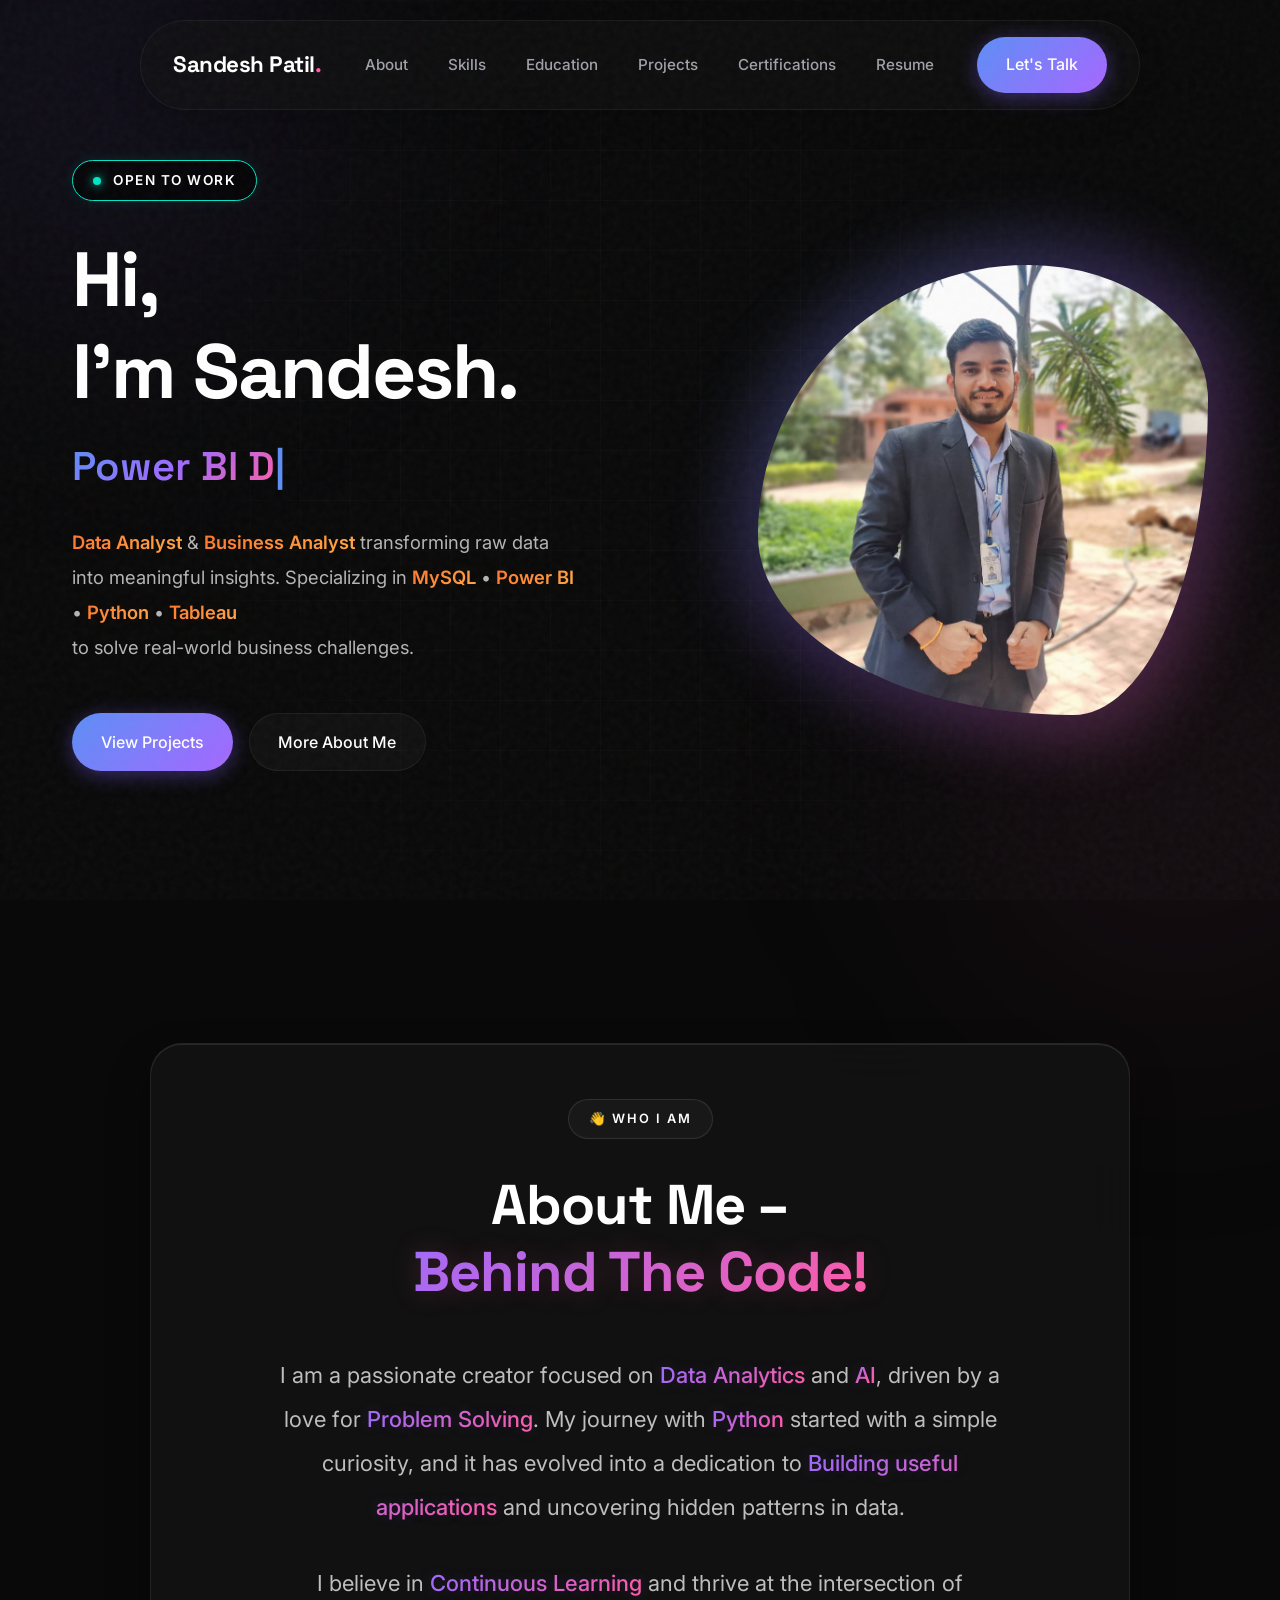
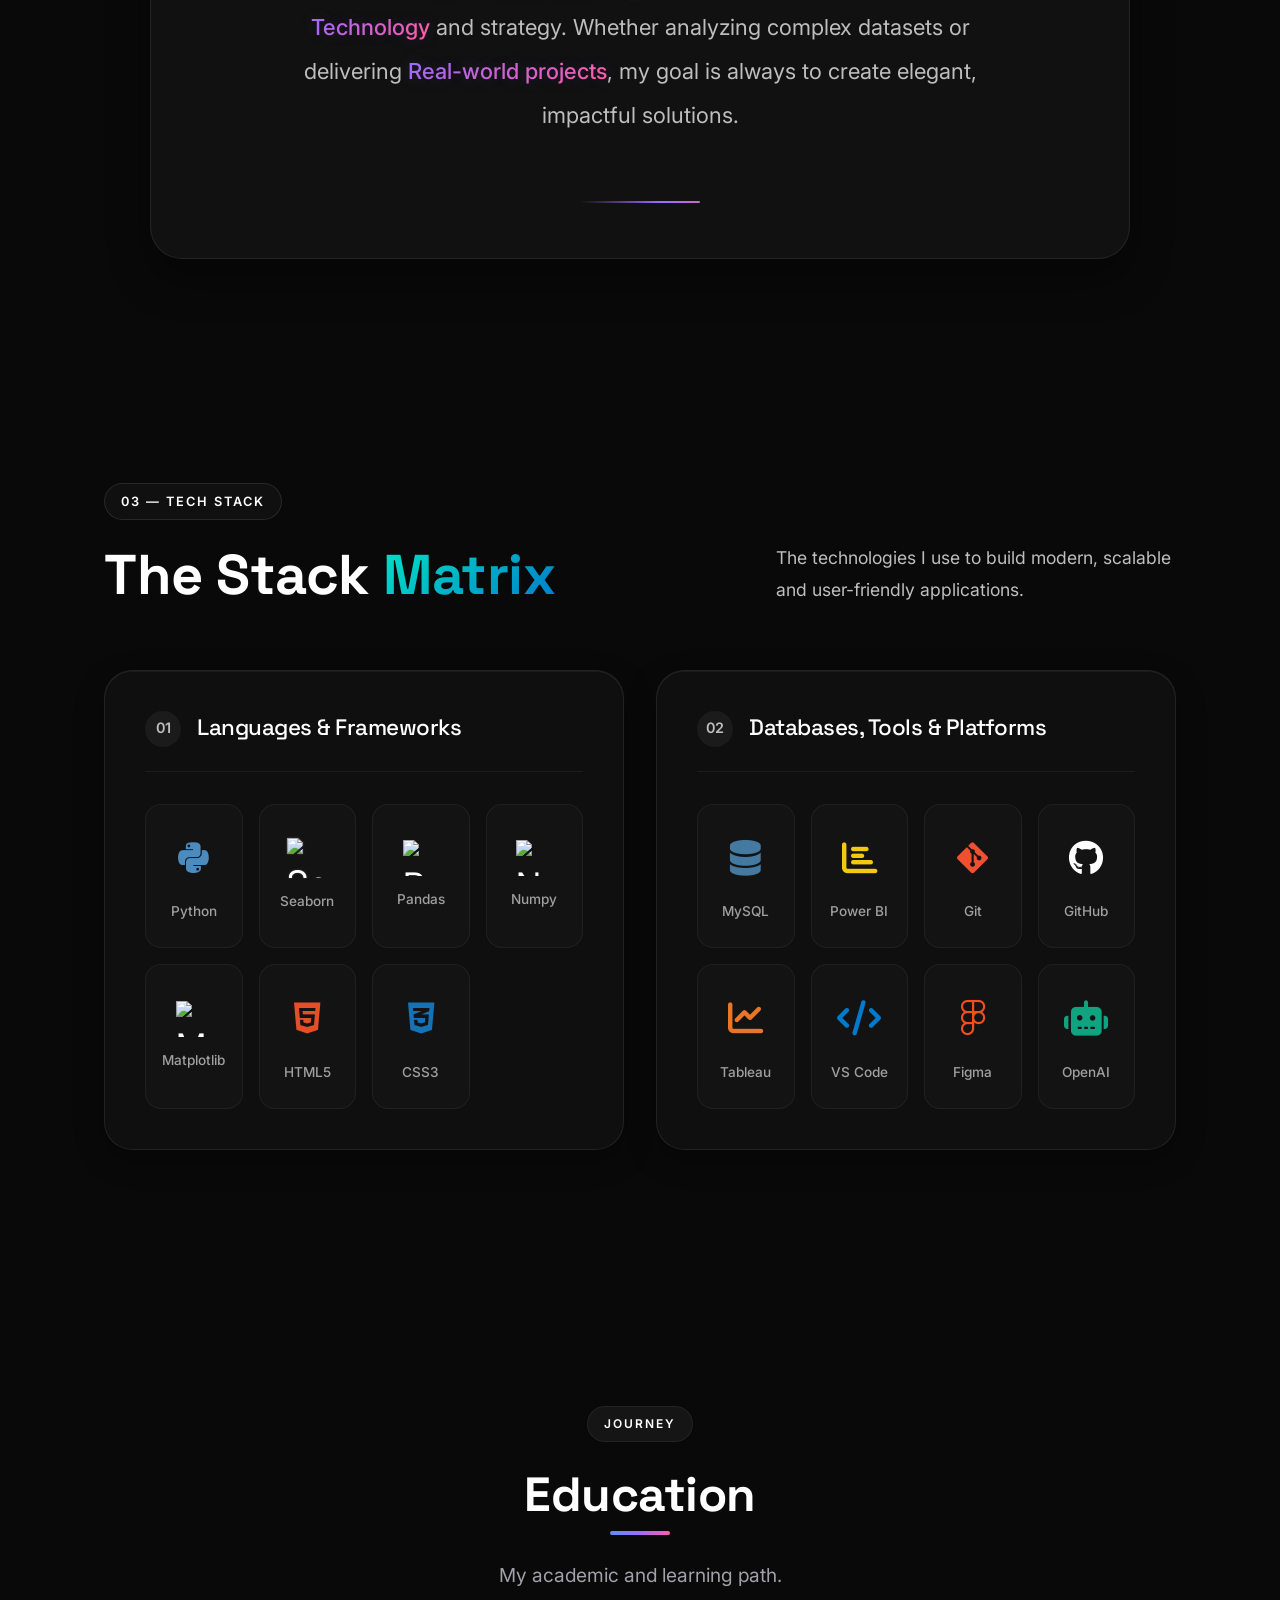
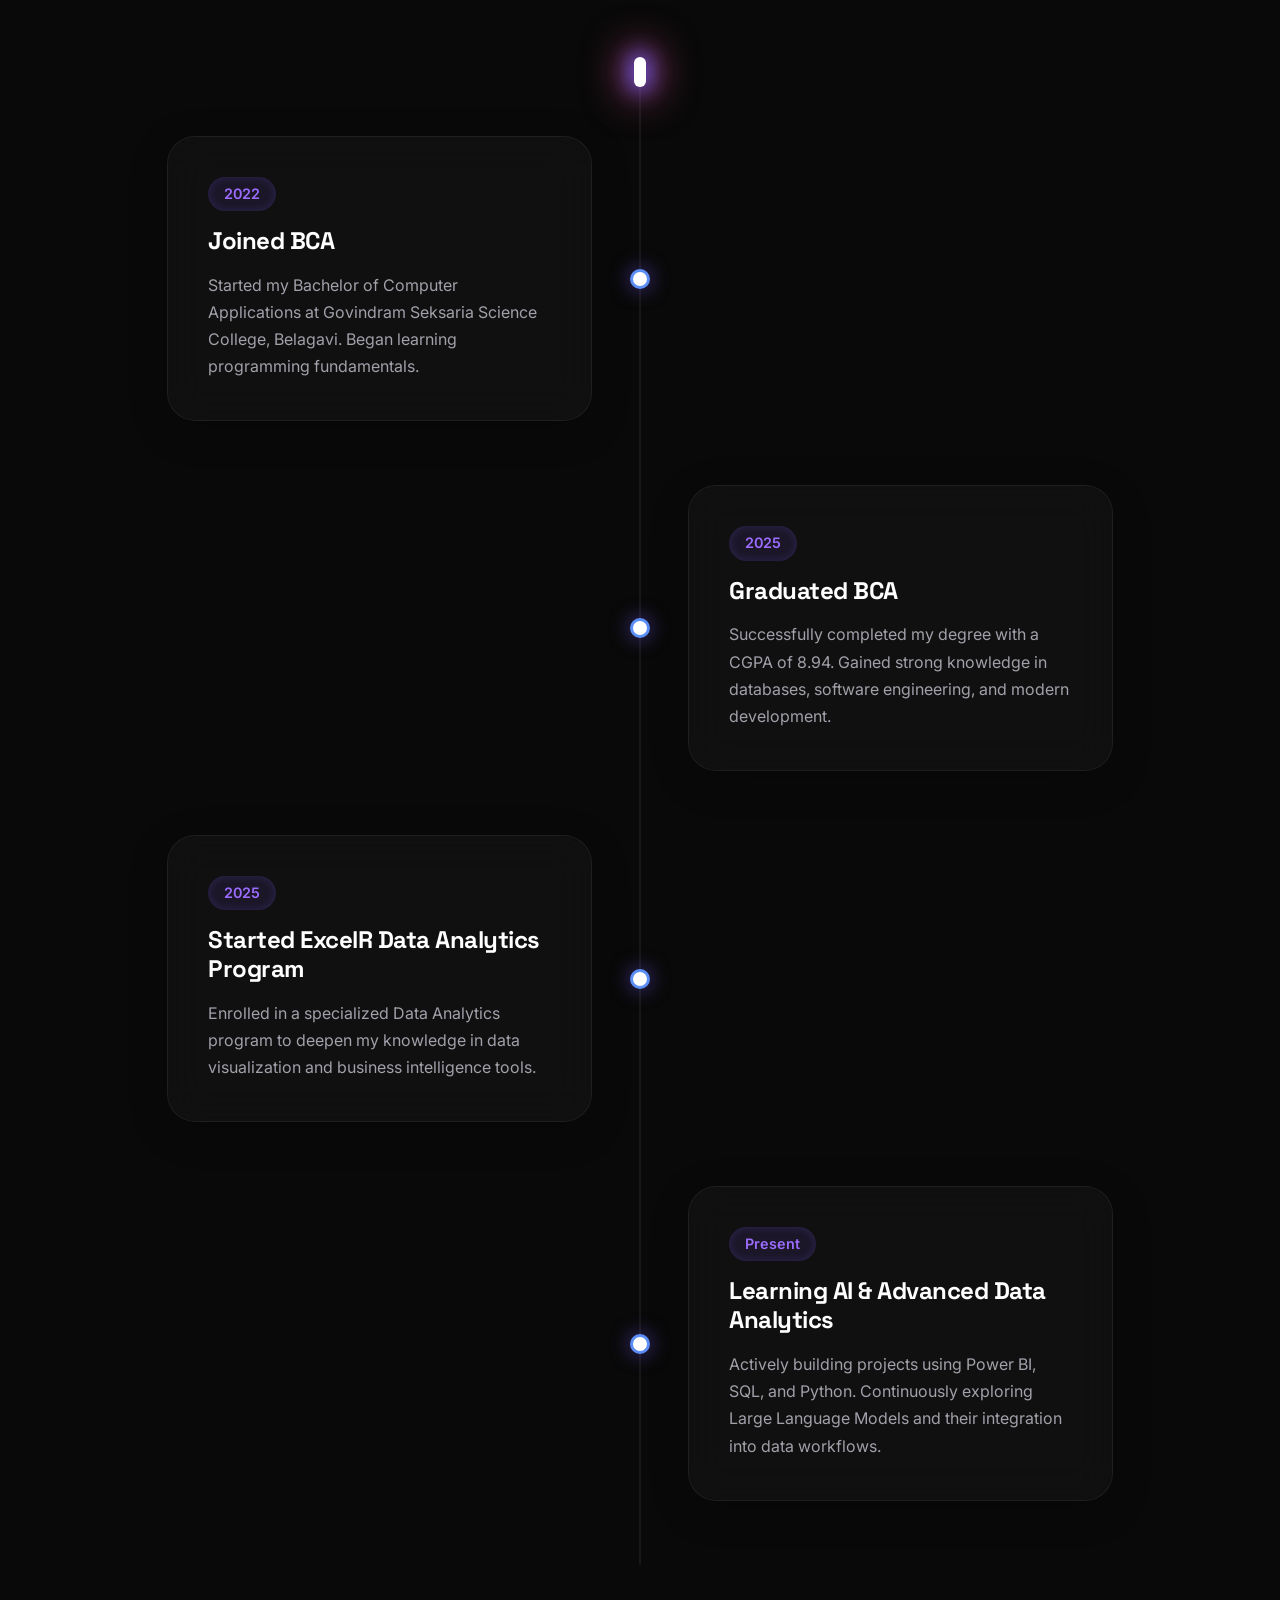
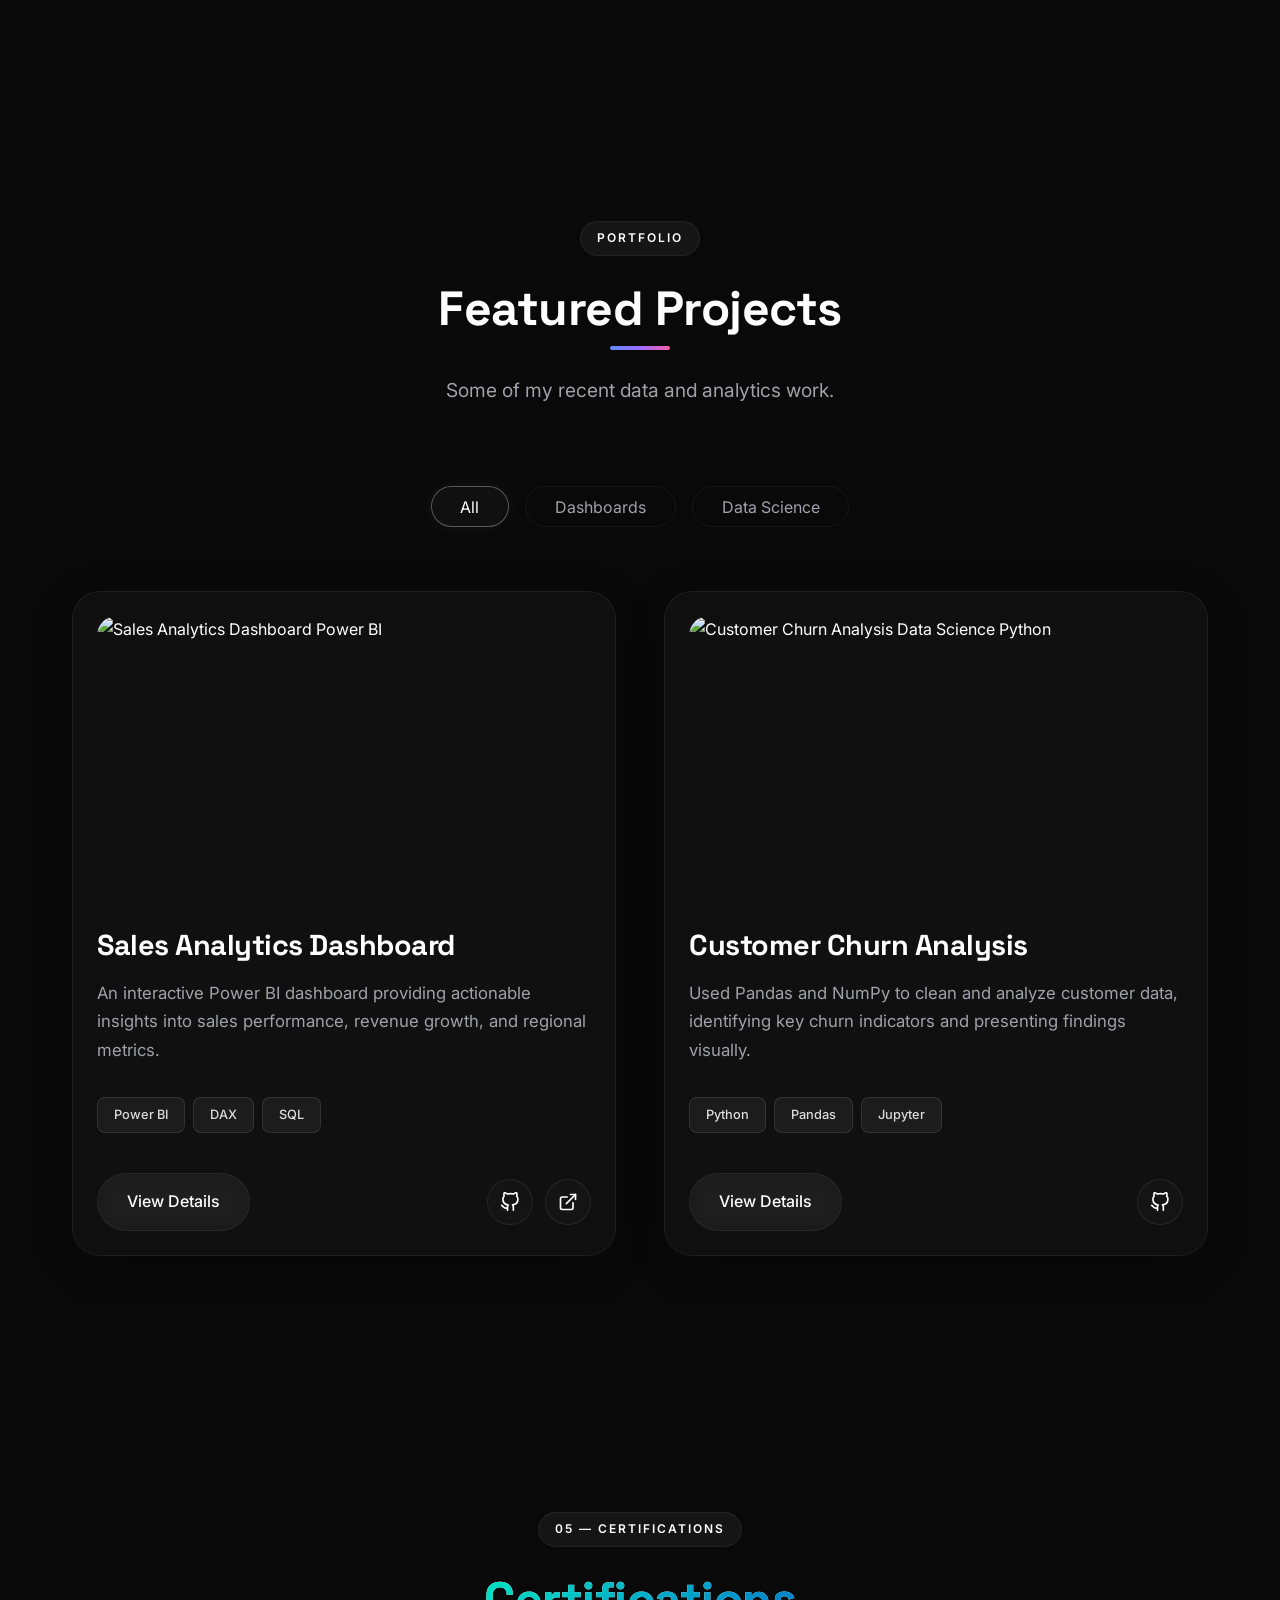
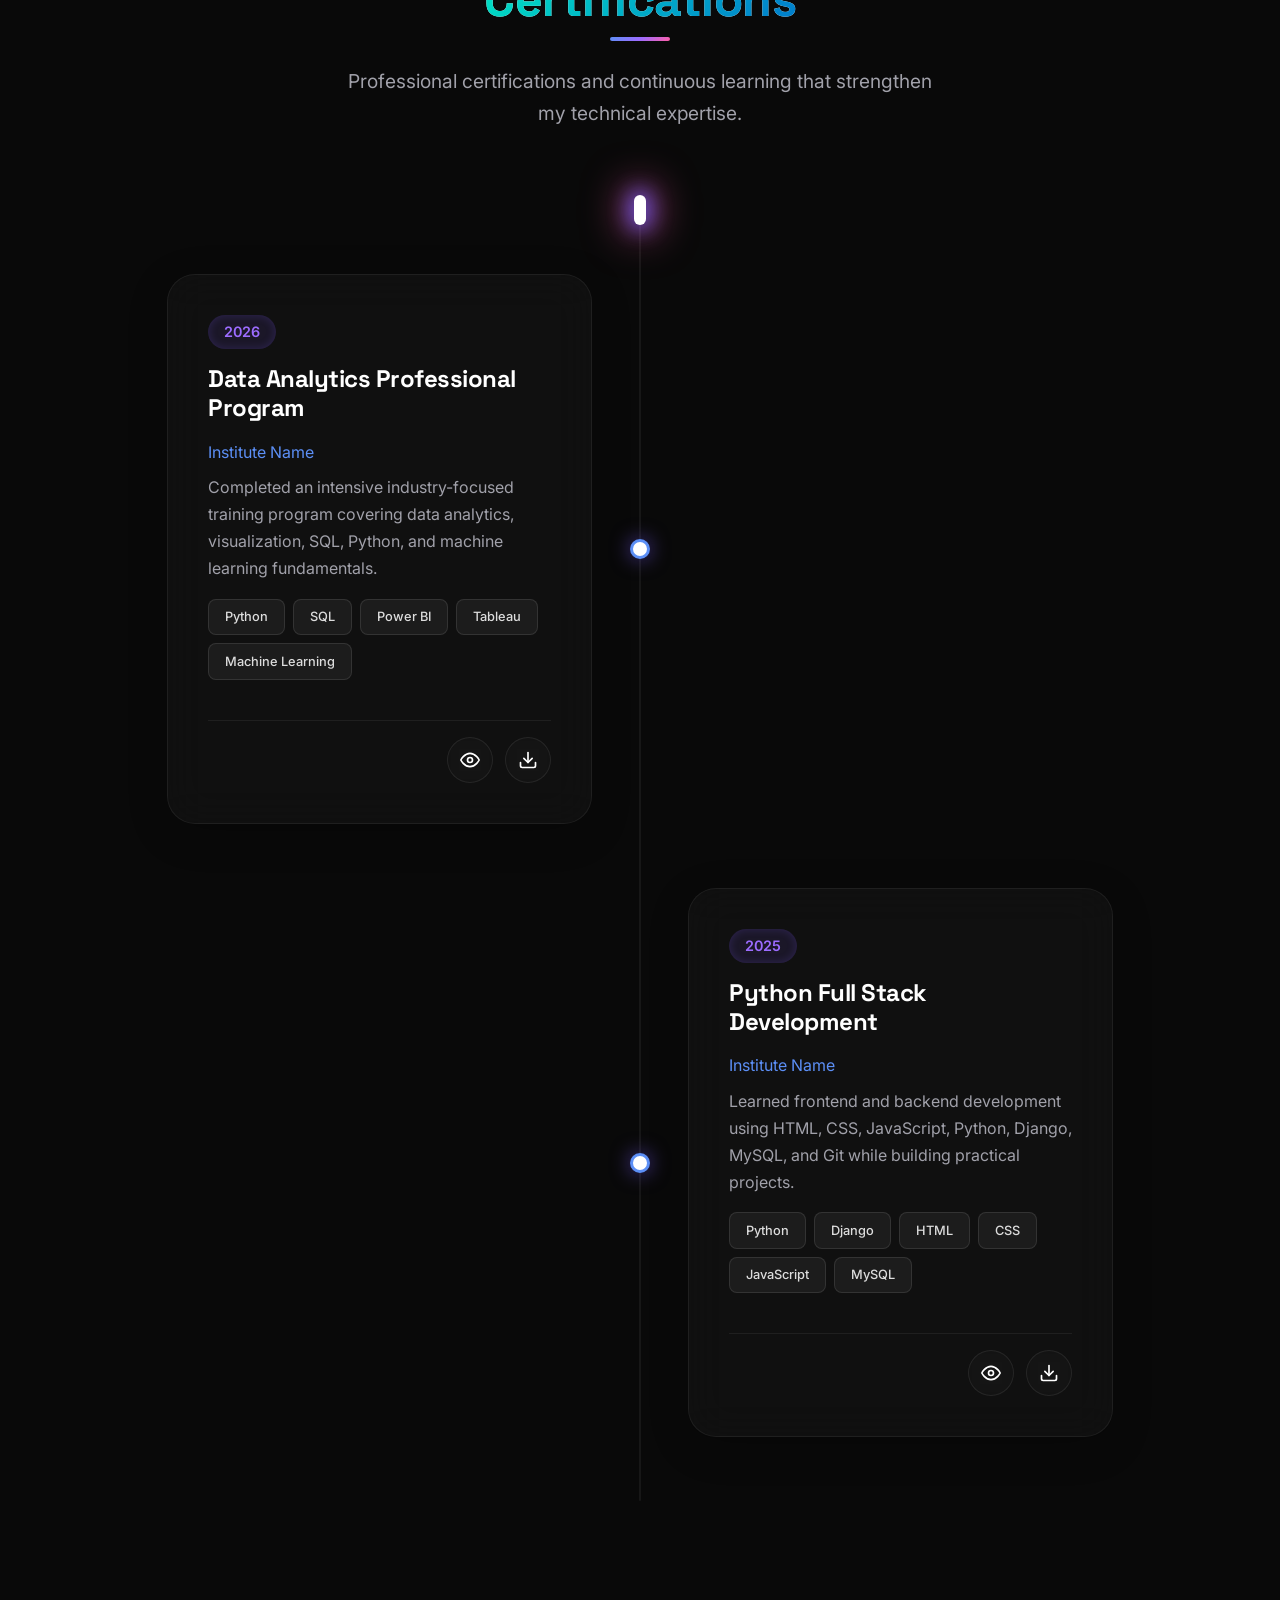
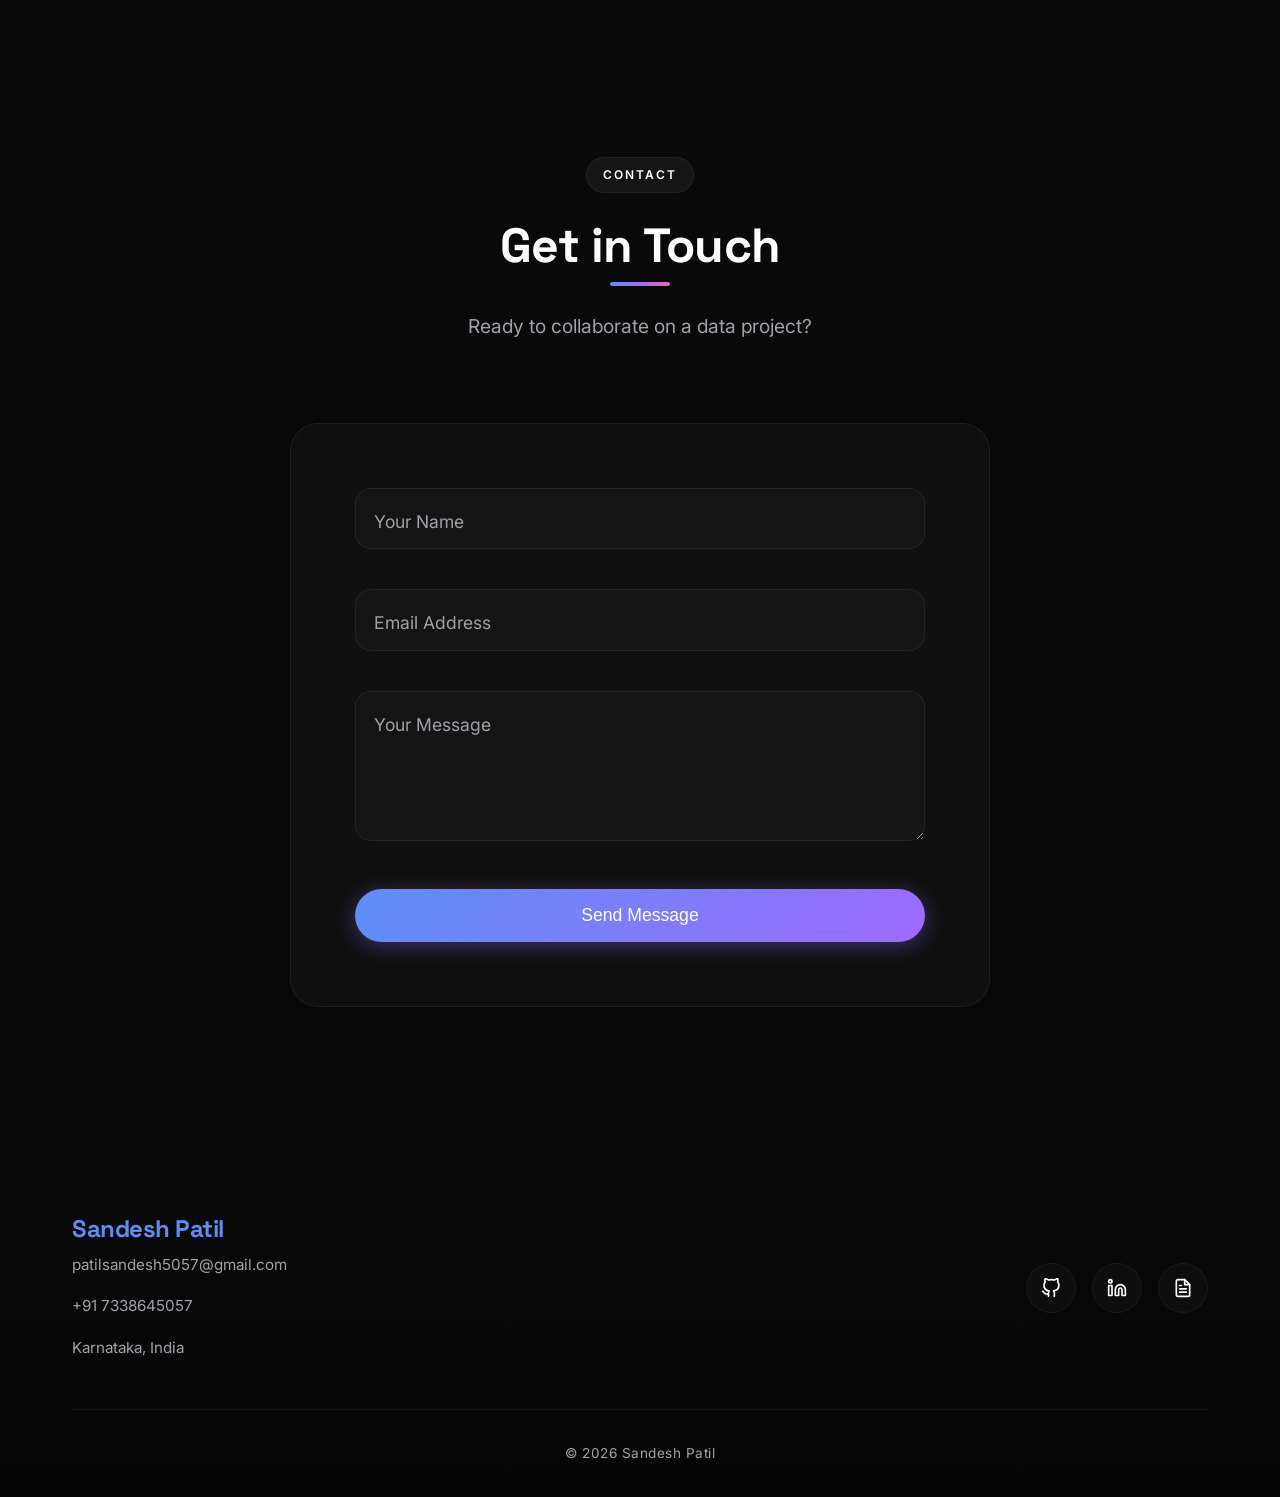
==== index.html @ 3e2ffec3 "Improved UI/UX Implementend emailjs,SEO" ====
<!DOCTYPE html>
<html lang="en">

<head>
    <meta charset="UTF-8">
    <meta name="viewport" content="width=device-width, initial-scale=1.0">
    <title>Sandesh Patil | Data Analyst & Data Science Portfolio</title>

    <!-- Standard Meta Tags -->
    <meta name="description"
        content="Sandesh Patil is a Data Analyst skilled in Python, SQL, Power BI, Tableau, Data Visualization, Machine Learning, and Data Analytics. Explore projects, certifications, resume, and contact information.">
    <meta name="keywords"
        content="Sandesh Patil, Sandesh Patil Portfolio, Data Analyst, Python, SQL, Power BI, Tableau, Machine Learning, Data Analytics, Portfolio, Data Science, Dashboard, Business Intelligence">
    <meta name="author" content="Sandesh Patil">
    <meta name="robots" content="index, follow">
    <link rel="canonical" href="https://sandeshpatil.vercel.app/">

    <!-- Browser & Theme Meta Tags -->
    <meta name="theme-color" content="#090909">
    <meta name="apple-mobile-web-app-capable" content="yes">
    <meta name="apple-mobile-web-app-status-bar-style" content="black-translucent">
    <meta name="format-detection" content="telephone=no">

    <!-- Open Graph SEO -->
    <meta property="og:title" content="Sandesh Patil | Data Analyst & Data Science Portfolio">
    <meta property="og:description"
        content="Sandesh Patil is a Data Analyst skilled in Python, SQL, Power BI, Tableau, Data Visualization, Machine Learning, and Data Analytics.">
    <meta property="og:image" content="https://sandeshpatil.vercel.app/assets/profile.jpeg">
    <meta property="og:url" content="https://sandeshpatil.vercel.app/">
    <meta property="og:type" content="website">
    <meta property="og:site_name" content="Sandesh Patil Portfolio">

    <!-- Twitter Card SEO -->
    <meta name="twitter:card" content="summary_large_image">
    <meta name="twitter:title" content="Sandesh Patil | Data Analyst & Data Science Portfolio">
    <meta name="twitter:description"
        content="Sandesh Patil is a Data Analyst skilled in Python, SQL, Power BI, Tableau, Data Visualization, Machine Learning, and Data Analytics.">
    <meta name="twitter:image" content="https://sandeshpatil.vercel.app/assets/profile.jpeg">
    <meta name="twitter:creator" content="@sandesh-patil18">

    <!-- Structured Data JSON-LD -->
    <script type="application/ld+json">
    {
      "@context": "https://schema.org",
      "@type": "Person",
      "name": "Sandesh Patil",
      "jobTitle": "Data Analyst",
      "description": "Data Analyst skilled in Python, SQL, Power BI, Tableau, Data Visualization, Machine Learning, and Data Analytics.",
      "url": "https://sandeshpatil.vercel.app/",
      "image": "https://sandeshpatil.vercel.app/assets/profile.jpeg",
      "email": "mailto:patilsandesh5057@gmail.com",
      "sameAs": [
        "https://github.com/",
        "https://linkedin.com/in/sandesh-patil7"
      ],
      "knowsAbout": [
        "Data Analysis", "Python", "SQL", "Power BI", "Tableau", "Machine Learning", "Business Intelligence"
      ]
    }
    </script>

    <!-- Favicon Configuration -->
    <link rel="icon" href="/favicon.ico" sizes="any">
    <link rel="apple-touch-icon" href="/apple-touch-icon.png">
    <link rel="manifest" href="/site.webmanifest">

    <!-- Preconnect & Fonts -->
    <link rel="preconnect" href="https://fonts.googleapis.com">
    <link rel="preconnect" href="https://fonts.gstatic.com" crossorigin>
    <link
        href="https://fonts.googleapis.com/css2?family=Inter:wght@400;500;600;700&family=Space+Grotesk:wght@500;600;700&display=swap"
        rel="stylesheet">

    <link rel="stylesheet" href="https://cdnjs.cloudflare.com/ajax/libs/font-awesome/6.4.0/css/all.min.css">
    <link rel="stylesheet" href="style.css">
</head>

<body>

    <!-- Background Elements -->
    <div class="bg-noise"></div>
    <div class="bg-grid"></div>
    <div class="radial-light top-left"></div>
    <div class="radial-light bottom-right"></div>
    <div class="sparkles" id="sparkles-container"></div>

    <!-- Floating Navbar -->
    <header id="navbar" class="floating-nav">
        <nav class="nav-container" aria-label="Main Navigation">
            <a href="#" class="logo" aria-label="Sandesh Patil Home">Sandesh Patil<span>.</span></a>

            <!-- Desktop Links -->
            <ul class="nav-links">
                <li><a href="#about">About</a></li>
                <li><a href="#skills">Skills</a></li>
                <li><a href="#education">Education</a></li>
                <li><a href="#projects">Projects</a></li>
                <li><a href="#certifications">Certifications</a></li>
                <li><a href="#" class="nav-link open-resume-modal">Resume</a></li>
            </ul>
            <a href="#contact" class="btn btn-primary nav-cta">Let's Talk</a>

            <!-- Mobile Hamburger -->
            <button class="hamburger" id="hamburger" aria-label="Toggle mobile menu" aria-expanded="false"
                aria-controls="mobileMenu">
                <svg viewBox="0 0 24 24" fill="none" stroke="#ffffff" stroke-width="2.5" stroke-linecap="round" stroke-linejoin="round" class="menu-icon">
                    <line x1="3" y1="12" x2="21" y2="12" class="mid-line"></line>
                    <line x1="3" y1="6" x2="21" y2="6" class="top-line"></line>
                    <line x1="3" y1="18" x2="21" y2="18" class="bot-line"></line>
                </svg>
            </button>
        </nav>
    </header>

    <!-- Mobile Overlay Menu -->
    <nav class="mobile-menu-overlay" id="mobileMenu" aria-label="Mobile Navigation">
        <ul class="mobile-nav-links">
            <li><a href="#about" class="mobile-link">About</a></li>
            <li><a href="#skills" class="mobile-link">Skills</a></li>
            <li><a href="#education" class="mobile-link">Education</a></li>
            <li><a href="#projects" class="mobile-link">Projects</a></li>
            <li><a href="#certifications" class="mobile-link">Certifications</a></li>
            <li><a href="#" class="mobile-link open-resume-modal">Resume</a></li>
            <li><a href="#contact" class="mobile-link">Contact</a></li>
        </ul>
    </nav>

    <main>
        <!-- Hero Section -->
        <section id="hero" class="hero-section">
            <div class="hero-content fade-in-up">
                <div class="hero-badge" id="hero-status-badge">
                    <span class="status-dot"></span>
                    <span class="badge-text">OPEN TO WORK</span>
                </div>
                <h1 class="hero-title">
                    Hi,<br>I'm Sandesh.
                </h1>
                <div class="typewriter-container">
                    <span id="typewriter" class="typewriter-text"></span><span class="cursor">|</span>
                </div>
                <p class="hero-subtitle fade-in-up" id="hero-subtitle" style="animation-delay: 0.1s;">
                    <span class="golden-text keyword">Data Analyst</span> &amp; <span
                        class="golden-text keyword">Business Analyst</span> transforming raw data into meaningful
                    insights. Specializing in <span class="golden-text keyword">MySQL</span> &bull; <span
                        class="golden-text keyword">Power
                        BI</span> &bull; <span class="golden-text keyword">Python</span> &bull; <span
                        class="golden-text keyword">Tableau</span><br>
                    to solve real-world business challenges.
                </p>
                <div class="hero-buttons">
                    <a href="#projects" class="btn btn-primary pulse-hover">View Projects</a>
                    <a href="#about" class="btn btn-secondary glass-hover">More About Me</a>
                </div>
            </div>
            <div class="hero-image-wrapper fade-in-up" style="animation-delay: 0.2s;">
                <div class="blob-container">
                    <div class="blob-shape glow-card">
                        <img src="assets/sandesh.jpeg" alt="Sandesh Patil - Data Analyst Portfolio Profile"
                            class="profile-img" width="400" height="400" fetchpriority="high">
                    </div>
                    <div class="blob-glow" aria-hidden="true"></div>
                </div>
            </div>
        </section>

        <!-- About Section -->
        <section id="about" class="about-premium-section">
            <div class="about-premium-card scroll-anim">
                <div class="about-card-badge">👋 WHO I AM</div>

                <h2 class="about-premium-title">
                    About Me &ndash;<br>
                    <span class="about-gradient-text">Behind The Code!</span>
                </h2>

                <div class="about-premium-body">
                    <p>
                        I am a passionate creator focused on <span class="about-highlight">Data Analytics</span> and
                        <span class="about-highlight">AI</span>, driven by a love for <span
                            class="about-highlight">Problem Solving</span>. My journey with <span
                            class="about-highlight">Python</span> started with a simple curiosity, and it has evolved
                        into a dedication to <span class="about-highlight">Building useful applications</span> and
                        uncovering hidden patterns in data.
                    </p>
                    <p>
                        I believe in <span class="about-highlight">Continuous Learning</span> and thrive at the
                        intersection of <span class="about-highlight">Technology</span> and strategy. Whether analyzing
                        complex datasets or delivering <span class="about-highlight">Real-world projects</span>, my goal
                        is always to create elegant, impactful solutions.
                    </p>
                </div>

                <div class="about-premium-line"></div>
            </div>
        </section>

        <!-- Tech Stack Section (Premium Redesign) -->
        <section id="skills" class="tech-premium-section scroll-anim">
            <div class="tech-premium-header">
                <div class="tech-header-left">
                    <span class="tech-badge">03 &mdash; TECH STACK</span>
                    <h2 class="tech-title">
                        The Stack <span class="tech-matrix">Matrix</span>
                    </h2>
                </div>
                <div class="tech-header-right">
                    <p class="tech-desc">
                        The technologies I use to build modern, scalable and user-friendly applications.
                    </p>
                </div>
            </div>

            <div class="tech-premium-grid">
                <!-- Languages & Frameworks -->
                <div class="tech-category-card scroll-anim" style="animation-delay: 0.1s;">
                    <div class="tech-category-header">
                        <div class="tech-cat-title-wrap">
                            <span class="tech-cat-num">01</span>
                            <h3 class="tech-cat-title">Languages &amp; Frameworks</h3>
                        </div>
                        <!--  -->
                    </div>
                    <div class="tech-items-grid">
                        <div class="tech-mini-card">
                            <div class="tech-icon-wrap" style="color: #4B8BBE;"><i class="fa-brands fa-python"></i>
                            </div>
                            <span class="tech-name">Python</span>
                        </div>
                        <div class="tech-mini-card">
                            <div class="tech-icon-wrap"
                                style="display: flex; align-items: center; justify-content: center;">
                                <img src="https://seaborn.pydata.org/_images/logo-mark-lightbg.svg" alt="Seaborn"
                                    style="width: 40px; height: 40px; filter: drop-shadow(0px 0px 1px rgba(255,255,255,0.2));" />
                            </div>
                            <span class="tech-name">Seaborn</span>
                        </div>
                        <div class="tech-mini-card">
                            <div class="tech-icon-wrap"
                                style="display: flex; align-items: center; justify-content: center;">
                                <img src="https://cdn.jsdelivr.net/gh/devicons/devicon@latest/icons/pandas/pandas-original.svg"
                                    alt="Pandas" style="width: 36px; height: 36px;" />
                            </div>
                            <span class="tech-name">Pandas</span>
                        </div>
                        <div class="tech-mini-card">
                            <div class="tech-icon-wrap"
                                style="display: flex; align-items: center; justify-content: center;">
                                <img src="https://cdn.jsdelivr.net/gh/devicons/devicon@latest/icons/numpy/numpy-original.svg"
                                    alt="Numpy" style="width: 36px; height: 36px;" />
                            </div>
                            <span class="tech-name">Numpy</span>
                        </div>
                        <div class="tech-mini-card">
                            <div class="tech-icon-wrap"
                                style="display: flex; align-items: center; justify-content: center;">
                                <img src="https://cdn.jsdelivr.net/gh/devicons/devicon@latest/icons/matplotlib/matplotlib-original.svg"
                                    alt="Matplotlib" style="width: 36px; height: 36px;" />
                            </div>
                            <span class="tech-name">Matplotlib</span>
                        </div>
                        <div class="tech-mini-card">
                            <div class="tech-icon-wrap" style="color: #E34F26;"><i class="fa-brands fa-html5"></i></div>
                            <span class="tech-name">HTML5</span>
                        </div>
                        <div class="tech-mini-card">
                            <div class="tech-icon-wrap" style="color: #1572B6;"><i class="fa-brands fa-css3-alt"></i>
                            </div>
                            <span class="tech-name">CSS3</span>
                        </div>
                    </div>
                </div>

                <!-- Databases, Tools & Platforms -->
                <div class="tech-category-card scroll-anim" style="animation-delay: 0.2s;">
                    <div class="tech-category-header">
                        <div class="tech-cat-title-wrap">
                            <span class="tech-cat-num">02</span>
                            <h3 class="tech-cat-title">Databases, Tools &amp; Platforms</h3>
                        </div>
                    </div>
                    <div class="tech-items-grid">
                        <div class="tech-mini-card">
                            <div class="tech-icon-wrap" style="color: #4479A1;"><i class="fa-solid fa-database"></i>
                            </div>
                            <span class="tech-name">MySQL</span>
                        </div>
                        <div class="tech-mini-card">
                            <div class="tech-icon-wrap" style="color: #F2C811;"><i class="fa-solid fa-chart-bar"></i>
                            </div>
                            <span class="tech-name">Power BI</span>
                        </div>
                        <div class="tech-mini-card">
                            <div class="tech-icon-wrap" style="color: #F05032;"><i class="fa-brands fa-git-alt"></i>
                            </div>
                            <span class="tech-name">Git</span>
                        </div>
                        <div class="tech-mini-card">
                            <div class="tech-icon-wrap" style="color: #ffffff;"><i class="fa-brands fa-github"></i>
                            </div>
                            <span class="tech-name">GitHub</span>
                        </div>
                        <div class="tech-mini-card">
                            <div class="tech-icon-wrap" style="color: #E97627;"><i class="fa-solid fa-chart-line"></i>
                            </div>
                            <span class="tech-name">Tableau</span>
                        </div>
                        <div class="tech-mini-card">
                            <div class="tech-icon-wrap" style="color: #007ACC;"><i class="fa-solid fa-code"></i></div>
                            <span class="tech-name">VS Code</span>
                        </div>
                        <div class="tech-mini-card">
                            <div class="tech-icon-wrap" style="color: #F24E1E;"><i class="fa-brands fa-figma"></i></div>
                            <span class="tech-name">Figma</span>
                        </div>
                        <div class="tech-mini-card">
                            <div class="tech-icon-wrap" style="color: #10a37f;"><i class="fa-solid fa-robot"></i></div>
                            <span class="tech-name">OpenAI</span>
                        </div>
                    </div>
                </div>
            </div>
        </section>

        <!-- Education Timeline (Tracing Beam) -->
        <section id="education" class="education-section scroll-anim">
            <div class="section-header">
                <span class="badge-title">JOURNEY</span>
                <h2>Education</h2>
                <div class="heading-underline"></div>
                <p>My academic and learning path.</p>
            </div>

            <div class="tracing-beam-container">
                <!-- The animated line -->
                <div class="tracing-beam-track">
                    <div class="tracing-beam-fill" id="beamFill">
                        <div class="tracing-beam-head"></div>
                    </div>
                </div>

                <div class="timeline-nodes">
                    <!-- Node 1 -->
                    <div class="timeline-node left-node">
                        <div class="node-point"></div>
                        <div class="glow-card timeline-card glass-card">
                            <div class="glow-mouse"></div>
                            <div class="card-content">
                                <div class="node-year">2022</div>
                                <h3>Joined BCA</h3>
                                <p>Started my Bachelor of Computer Applications at Govindram Seksaria Science College,
                                    Belagavi. Began learning programming fundamentals.</p>
                            </div>
                        </div>
                    </div>

                    <!-- Node 2 -->
                    <div class="timeline-node right-node">
                        <div class="node-point"></div>
                        <div class="glow-card timeline-card glass-card">
                            <div class="glow-mouse"></div>
                            <div class="card-content">
                                <div class="node-year">2025</div>
                                <h3>Graduated BCA</h3>
                                <p>Successfully completed my degree with a CGPA of 8.94. Gained strong knowledge in
                                    databases, software engineering, and modern development.</p>
                            </div>
                        </div>
                    </div>

                    <!-- Node 3 -->
                    <div class="timeline-node left-node">
                        <div class="node-point"></div>
                        <div class="glow-card timeline-card glass-card">
                            <div class="glow-mouse"></div>
                            <div class="card-content">
                                <div class="node-year">2025</div>
                                <h3>Started ExcelR Data Analytics Program</h3>
                                <p>Enrolled in a specialized Data Analytics program to deepen my knowledge in data
                                    visualization and business intelligence tools.</p>
                            </div>
                        </div>
                    </div>

                    <!-- Node 4 -->
                    <div class="timeline-node right-node">
                        <div class="node-point"></div>
                        <div class="glow-card timeline-card glass-card">
                            <div class="glow-mouse"></div>
                            <div class="card-content">
                                <div class="node-year">Present</div>
                                <h3>Learning AI & Advanced Data Analytics</h3>
                                <p>Actively building projects using Power BI, SQL, and Python. Continuously exploring
                                    Large Language Models and their integration into data workflows.</p>
                            </div>
                        </div>
                    </div>
                </div>
            </div>
        </section>

        <!-- Projects Section -->
        <section id="projects" class="projects-section scroll-anim">
            <div class="section-header">
                <span class="badge-title">PORTFOLIO</span>
                <h2>Featured Projects</h2>
                <div class="heading-underline"></div>
                <p>Some of my recent data and analytics work.</p>
            </div>

            <div class="project-filters">
                <button class="filter-pill active" data-filter="all">All</button>
                <button class="filter-pill" data-filter="dashboards">Dashboards</button>
                <button class="filter-pill" data-filter="datascience">Data Science</button>
            </div>

            <div class="project-grid">
                <!-- Project 1 -->
                <article class="glow-card project-card glass-card" data-category="dashboards">
                    <div class="glow-mouse"></div>
                    <div class="card-content">
                        <div class="project-img-wrapper">
                            <div class="card-shine"></div>
                            <img src="https://images.unsplash.com/photo-1551288049-bebda4e38f71?q=80&w=800&auto=format&fit=crop"
                                alt="Sales Analytics Dashboard Power BI" loading="lazy" decoding="async" width="800"
                                height="500">
                        </div>
                        <div class="project-info">
                            <h3>Sales Analytics Dashboard</h3>
                            <p>An interactive Power BI dashboard providing actionable insights into sales performance,
                                revenue growth, and regional metrics.</p>
                            <div class="project-tech">
                                <span class="badge">Power BI</span>
                                <span class="badge">DAX</span>
                                <span class="badge">SQL</span>
                            </div>
                            <div class="project-links">
                                <a href="#" class="btn btn-secondary glass-hover">View Details</a>
                                <div class="project-actions">
                                    <a href="#" class="icon-action-btn" title="View Source" target="_blank">
                                        <svg xmlns="http://www.w3.org/2000/svg" width="20" height="20"
                                            viewBox="0 0 24 24" fill="none" stroke="currentColor" stroke-width="2"
                                            stroke-linecap="round" stroke-linejoin="round">
                                            <path
                                                d="M9 19c-5 1.5-5-2.5-7-3m14 6v-3.87a3.37 3.37 0 0 0-.94-2.61c3.14-.35 6.44-1.54 6.44-7A5.44 5.44 0 0 0 20 4.77 5.07 5.07 0 0 0 19.91 1S18.73.65 16 2.48a13.38 13.38 0 0 0-7 0C6.27.65 5.09 1 5.09 1A5.07 5.07 0 0 0 5 4.77a5.44 5.44 0 0 0-1.5 3.78c0 5.42 3.3 6.61 6.44 7A3.37 3.37 0 0 0 9 18.13V22">
                                            </path>
                                        </svg>
                                    </a>
                                    <a href="#" class="icon-action-btn" title="Live Demo" target="_blank">
                                        <svg xmlns="http://www.w3.org/2000/svg" width="20" height="20"
                                            viewBox="0 0 24 24" fill="none" stroke="currentColor" stroke-width="2"
                                            stroke-linecap="round" stroke-linejoin="round">
                                            <path d="M18 13v6a2 2 0 0 1-2 2H5a2 2 0 0 1-2-2V8a2 2 0 0 1 2-2h6"></path>
                                            <polyline points="15 3 21 3 21 9"></polyline>
                                            <line x1="10" y1="14" x2="21" y2="3"></line>
                                        </svg>
                                    </a>
                                </div>
                            </div>
                        </div>
                    </div>
                </article>

                <!-- Project 2 -->
                <article class="glow-card project-card glass-card" data-category="datascience">
                    <div class="glow-mouse"></div>
                    <div class="card-content">
                        <div class="project-img-wrapper">
                            <div class="card-shine"></div>
                            <img src="https://images.unsplash.com/photo-1460925895917-afdab827c52f?q=80&w=800&auto=format&fit=crop"
                                alt="Customer Churn Analysis Data Science Python" loading="lazy" decoding="async"
                                width="800" height="500">
                        </div>
                        <div class="project-info">
                            <h3>Customer Churn Analysis</h3>
                            <p>Used Pandas and NumPy to clean and analyze customer data, identifying key churn
                                indicators and presenting findings visually.</p>
                            <div class="project-tech">
                                <span class="badge">Python</span>
                                <span class="badge">Pandas</span>
                                <span class="badge">Jupyter</span>
                            </div>
                            <div class="project-links">
                                <a href="#" class="btn btn-secondary glass-hover">View Details</a>
                                <div class="project-actions">
                                    <a href="#" class="icon-action-btn" title="View Source" target="_blank">
                                        <svg xmlns="http://www.w3.org/2000/svg" width="20" height="20"
                                            viewBox="0 0 24 24" fill="none" stroke="currentColor" stroke-width="2"
                                            stroke-linecap="round" stroke-linejoin="round">
                                            <path
                                                d="M9 19c-5 1.5-5-2.5-7-3m14 6v-3.87a3.37 3.37 0 0 0-.94-2.61c3.14-.35 6.44-1.54 6.44-7A5.44 5.44 0 0 0 20 4.77 5.07 5.07 0 0 0 19.91 1S18.73.65 16 2.48a13.38 13.38 0 0 0-7 0C6.27.65 5.09 1 5.09 1A5.07 5.07 0 0 0 5 4.77a5.44 5.44 0 0 0-1.5 3.78c0 5.42 3.3 6.61 6.44 7A3.37 3.37 0 0 0 9 18.13V22">
                                            </path>
                                        </svg>
                                    </a>
                                </div>
                            </div>
                        </div>
                    </div>
                </article>
            </div>
        </section>

        <!-- Certifications Section -->
        <section id="certifications" class="education-section scroll-anim">
            <div class="section-header">
                <span class="badge-title">05 &mdash; CERTIFICATIONS</span>
                <h2><span class="tech-matrix">Certifications</span></h2>
                <div class="heading-underline"></div>
                <p>Professional certifications and continuous learning that strengthen my technical expertise.</p>
            </div>

            <div class="tracing-beam-container">
                <!-- The animated line -->
                <div class="tracing-beam-track">
                    <div class="tracing-beam-fill cert-beam-fill">
                        <div class="tracing-beam-head"></div>
                    </div>
                </div>

                <div class="timeline-nodes cert-timeline-nodes">
                    <!-- Node 1 -->
                    <div class="timeline-node left-node">
                        <div class="node-point"></div>
                        <div class="glow-card timeline-card glass-card">
                            <div class="glow-mouse"></div>
                            <div class="card-content">
                                <div class="node-year">2026</div>
                                <h3>Data Analytics Professional Program</h3>
                                <p style="color: var(--gradient-1); margin: 0.5rem 0;">Institute Name</p>
                                <p>Completed an intensive industry-focused training program covering data analytics,
                                    visualization, SQL, Python, and machine learning fundamentals.</p>
                                <div class="project-tech" style="margin-top: 1rem;">
                                    <span class="badge">Python</span>
                                    <span class="badge">SQL</span>
                                    <span class="badge">Power BI</span>
                                    <span class="badge">Tableau</span>
                                    <span class="badge">Machine Learning</span>
                                </div>
                                <div class="project-links"
                                    style="justify-content: flex-end; margin-top: 1.5rem; border-top: 1px solid var(--border-color); padding-top: 1rem;">
                                    <div class="project-actions">
                                        <button class="icon-action-btn view-cert-btn" title="Preview Certificate"
                                            data-cert="assets/data-analytics-cert.jpg"
                                            data-title="Data Analytics Professional Program" data-org="ExcelR Solutions"
                                            data-date="2026">
                                            <svg xmlns="http://www.w3.org/2000/svg" width="20" height="20"
                                                viewBox="0 0 24 24" fill="none" stroke="currentColor" stroke-width="2"
                                                stroke-linecap="round" stroke-linejoin="round">
                                                <path d="M1 12s4-8 11-8 11 8 11 8-4 8-11 8-11-8-11-8z"></path>
                                                <circle cx="12" cy="12" r="3"></circle>
                                            </svg>
                                        </button>
                                        <a href="assets/data-analytics-cert.jpg" download class="icon-action-btn"
                                            title="Download Certificate">
                                            <svg xmlns="http://www.w3.org/2000/svg" width="20" height="20"
                                                viewBox="0 0 24 24" fill="none" stroke="currentColor" stroke-width="2"
                                                stroke-linecap="round" stroke-linejoin="round">
                                                <path d="M21 15v4a2 2 0 0 1-2 2H5a2 2 0 0 1-2-2v-4"></path>
                                                <polyline points="7 10 12 15 17 10"></polyline>
                                                <line x1="12" y1="15" x2="12" y2="3"></line>
                                            </svg>
                                        </a>
                                    </div>
                                </div>
                            </div>
                        </div>
                    </div>

                    <!-- Node 2 -->
                    <div class="timeline-node right-node">
                        <div class="node-point"></div>
                        <div class="glow-card timeline-card glass-card">
                            <div class="glow-mouse"></div>
                            <div class="card-content">
                                <div class="node-year">2025</div>
                                <h3>Python Full Stack Development</h3>
                                <p style="color: var(--gradient-1); margin: 0.5rem 0;">Institute Name</p>
                                <p>Learned frontend and backend development using HTML, CSS, JavaScript, Python, Django,
                                    MySQL, and Git while building practical projects.</p>
                                <div class="project-tech" style="margin-top: 1rem;">
                                    <span class="badge">Python</span>
                                    <span class="badge">Django</span>
                                    <span class="badge">HTML</span>
                                    <span class="badge">CSS</span>
                                    <span class="badge">JavaScript</span>
                                    <span class="badge">MySQL</span>
                                </div>
                                <div class="project-links"
                                    style="justify-content: flex-end; margin-top: 1.5rem; border-top: 1px solid var(--border-color); padding-top: 1rem;">
                                    <div class="project-actions">
                                        <button class="icon-action-btn view-cert-btn" title="Preview Certificate"
                                            data-cert="assets/python-cert.pdf"
                                            data-title="Python Full Stack Development" data-org="Institute Name"
                                            data-date="2025">
                                            <svg xmlns="http://www.w3.org/2000/svg" width="20" height="20"
                                                viewBox="0 0 24 24" fill="none" stroke="currentColor" stroke-width="2"
                                                stroke-linecap="round" stroke-linejoin="round">
                                                <path d="M1 12s4-8 11-8 11 8 11 8-4 8-11 8-11-8-11-8z"></path>
                                                <circle cx="12" cy="12" r="3"></circle>
                                            </svg>
                                        </button>
                                        <a href="assets/python-cert.pdf" download class="icon-action-btn"
                                            title="Download Certificate">
                                            <svg xmlns="http://www.w3.org/2000/svg" width="20" height="20"
                                                viewBox="0 0 24 24" fill="none" stroke="currentColor" stroke-width="2"
                                                stroke-linecap="round" stroke-linejoin="round">
                                                <path d="M21 15v4a2 2 0 0 1-2 2H5a2 2 0 0 1-2-2v-4"></path>
                                                <polyline points="7 10 12 15 17 10"></polyline>
                                                <line x1="12" y1="15" x2="12" y2="3"></line>
                                            </svg>
                                        </a>
                                    </div>
                                </div>
                            </div>
                        </div>
                    </div>
                </div>
            </div>
        </section>

        <!-- Contact Section -->
        <section id="contact" class="contact-section scroll-anim">
            <div class="section-header">
                <span class="badge-title">CONTACT</span>
                <h2>Get in Touch</h2>
                <div class="heading-underline"></div>
                <p>Ready to collaborate on a data project?</p>
            </div>

            <div class="glow-card contact-card glass-card">
                <div class="glow-mouse"></div>
                <div class="card-content">
                    <form class="contact-form">
                        <div class="input-group">
                            <input type="text" id="name" name="from_name" required placeholder=" ">
                            <label for="name">Your Name</label>
                            <span class="error-msg" id="name-error" aria-live="polite"></span>
                        </div>
                        <div class="input-group">
                            <input type="email" id="email" name="from_email" required placeholder=" ">
                            <label for="email">Email Address</label>
                            <span class="error-msg" id="email-error" aria-live="polite"></span>
                        </div>
                        <div class="input-group">
                            <textarea id="message" name="message" rows="4" required placeholder=" "></textarea>
                            <label for="message">Your Message</label>
                            <span class="error-msg" id="message-error" aria-live="polite"></span>
                        </div>
                        <button type="submit" class="btn btn-primary pulse-hover full-width">Send Message</button>
                    </form>
                </div>
            </div>
        </section>
    </main>

    <!-- Footer -->
    <footer class="saas-footer scroll-anim">
        <div class="footer-container">
            <div class="footer-content-grid">
                <!-- Left -->
                <div class="footer-column footer-left">
                    <h2 class="footer-name">Sandesh Patil</h2>
                    <!-- <p class="footer-tagline">Building AI-powered products with clean design and scalable backend
                        systems.</p> -->
                    <div class="footer-contact-info">
                        <a href="mailto:patilsandesh5057@gmail.com" class="contact-link">patilsandesh5057@gmail.com</a>
                        <a href="tel:+917338645057" class="contact-link">+91 7338645057</a>
                        <span class="contact-link">Karnataka, India</span>
                    </div>
                </div>

                <!-- Center (Empty to preserve grid layout) -->
                <div class="footer-column footer-center">
                </div>

                <!-- Right -->
                <div class="footer-column footer-right">
                    <div class="social-links-grid">
                        <a href="https://github.com/Sandeshpatil9782" class="social-icon" aria-label="GitHub"><svg
                                xmlns="http://www.w3.org/2000/svg" width="20" height="20" viewBox="0 0 24 24"
                                fill="none" stroke="currentColor" stroke-width="2" stroke-linecap="round"
                                stroke-linejoin="round">
                                <path
                                    d="M9 19c-5 1.5-5-2.5-7-3m14 6v-3.87a3.37 3.37 0 0 0-.94-2.61c3.14-.35 6.44-1.54 6.44-7A5.44 5.44 0 0 0 20 4.77 5.07 5.07 0 0 0 19.91 1S18.73.65 16 2.48a13.38 13.38 0 0 0-7 0C6.27.65 5.09 1 5.09 1A5.07 5.07 0 0 0 5 4.77a5.44 5.44 0 0 0-1.5 3.78c0 5.42 3.3 6.61 6.44 7A3.37 3.37 0 0 0 9 18.13V22">
                                </path>
                            </svg></a>
                        <a href="https://www.linkedin.com/in/sandesh-patil18/" class="social-icon"
                            aria-label="LinkedIn"><svg xmlns="http://www.w3.org/2000/svg" width="20" height="20"
                                viewBox="0 0 24 24" fill="none" stroke="currentColor" stroke-width="2"
                                stroke-linecap="round" stroke-linejoin="round">
                                <path
                                    d="M16 8a6 6 0 0 1 6 6v7h-4v-7a2 2 0 0 0-2-2 2 2 0 0 0-2 2v7h-4v-7a6 6 0 0 1 6-6z">
                                </path>
                                <rect x="2" y="9" width="4" height="12"></rect>
                                <circle cx="4" cy="4" r="2"></circle>
                            </svg></a>
                        <!-- <a href="#" class="social-icon" aria-label="X / Twitter"><svg xmlns="http://www.w3.org/2000/svg"
                                width="20" height="20" viewBox="0 0 24 24" fill="none" stroke="currentColor"
                                stroke-width="2" stroke-linecap="round" stroke-linejoin="round">
                                <path d="M4 4l11.733 16h4.267l-11.733 -16z" />
                                <path d="M4 20l6.768 -6.768m2.46 -2.46l6.772 -6.772" />
                            </svg></a> -->
                        <a href="#" class="social-icon open-resume-modal" aria-label="Portfolio Resume"><svg
                                xmlns="http://www.w3.org/2000/svg" width="20" height="20" viewBox="0 0 24 24"
                                fill="none" stroke="currentColor" stroke-width="2" stroke-linecap="round"
                                stroke-linejoin="round">
                                <path d="M14 2H6a2 2 0 0 0-2 2v16a2 2 0 0 0 2 2h12a2 2 0 0 0 2-2V8z"></path>
                                <polyline points="14 2 14 8 20 8"></polyline>
                                <line x1="16" y1="13" x2="8" y2="13"></line>
                                <line x1="16" y1="17" x2="8" y2="17"></line>
                                <polyline points="10 9 9 9 8 9"></polyline>
                            </svg></a>
                    </div>
                </div>
            </div>

            <div class="footer-bottom-bar">
                <p class="copyright-text">&copy; 2026 Sandesh Patil</p>
            </div>
        </div>
    </footer>

    <!-- Toast Notification Container -->
    <div id="toast-container" aria-live="polite"></div>

    <!-- Resume Modal -->
    <div id="resume-modal" class="resume-modal-overlay">
        <div class="resume-modal-content glass-card">
            <div class="resume-modal-header">
                <div>
                    <h3 class="resume-modal-title">Resume</h3>
                    <p class="resume-modal-subtitle">Sandesh Patil's Professional Resume</p>
                </div>
                <div class="resume-modal-actions">
                    <a href="assets/SSP.pdf" download class="btn btn-primary" id="download-resume-btn">Download
                        PDF</a>
                    <button id="close-resume-modal" class="resume-close-btn" aria-label="Close modal">&times;</button>
                </div>
            </div>
            <div class="resume-modal-body">
                <iframe src="assets/Sandesh_Patil.pdf" class="resume-iframe" title="Resume PDF Preview"></iframe>
            </div>
        </div>
    </div>

    <!-- Certificate Modal -->
    <div id="cert-modal" class="resume-modal-overlay">
        <div class="resume-modal-content glass-card">
            <div class="resume-modal-header">
                <div>
                    <h3 class="resume-modal-title" id="cert-modal-title">Certificate</h3>
                    <p class="resume-modal-subtitle" id="cert-modal-subtitle">Organization - Date</p>
                </div>
                <div class="resume-modal-actions">
                    <a href="#" download class="btn btn-primary" id="download-cert-btn">Download</a>
                    <button id="close-cert-modal" class="resume-close-btn" aria-label="Close modal">&times;</button>
                </div>
            </div>
            <div class="resume-modal-body">
                <iframe src="" class="resume-iframe" id="cert-iframe" title="Certificate Preview"></iframe>
            </div>
        </div>
    </div>

    <!-- Scripts -->
    <script defer type="text/javascript"
        src="https://cdn.jsdelivr.net/npm/@emailjs/browser@4/dist/email.min.js"></script>
    <script defer src="script.js"></script>
    <script defer src="emailjs-integration.js"></script>
</body>

</html>
---- style.css ----
/* =========================================================
   VARIABLES & RESET
========================================================= */
:root {
    --bg-main: #090909;
    --bg-secondary: #121212;
    --card-bg: rgba(255, 255, 255, 0.03);
    --border-color: rgba(255, 255, 255, 0.06);
    --border-hover: rgba(255, 255, 255, 0.15);
    --text-main: #ffffff;
    --text-muted: #A1A1AA;

    --gradient-1: #5c8ff6;
    --gradient-2: #9C6CFF;
    --gradient-3: #FF5EA8;
    --accent-gradient: linear-gradient(135deg, var(--gradient-1), var(--gradient-2), var(--gradient-3));
    --beam-gradient: linear-gradient(to bottom, transparent, var(--gradient-1), var(--gradient-3), transparent);

    --font-primary: 'Inter', sans-serif;
    --font-heading: 'Space Grotesk', sans-serif;

    --transition-smooth: all 0.5s cubic-bezier(0.16, 1, 0.3, 1);
    --transition-bounce: all 0.6s cubic-bezier(0.34, 1.56, 0.64, 1);
}

* {
    margin: 0;
    padding: 0;
    box-sizing: border-box;
}

html {
    scroll-behavior: smooth;
    font-size: 16px;
}

body {
    background-color: var(--bg-main);
    color: var(--text-main);
    font-family: var(--font-primary);
    line-height: 1.7;
    overflow-x: hidden;
    position: relative;
    width: 100%;
}

body.no-scroll,
body.menu-open {
    overflow: hidden;
}

/* =========================================================
   ADVANCED BACKGROUND
========================================================= */
.bg-noise {
    position: fixed;
    top: 0;
    left: 0;
    width: 100%;
    height: 100vh;
    pointer-events: none;
    z-index: 9999;
    opacity: 0.04;
    background: url('data:image/svg+xml;utf8,%3Csvg viewBox="0 0 200 200" xmlns="http://www.w3.org/2000/svg"%3E%3Cfilter id="noiseFilter"%3E%3CfeTurbulence type="fractalNoise" baseFrequency="0.65" numOctaves="3" stitchTiles="stitch"/%3E%3C/filter%3E%3Crect width="100%25" height="100%25" filter="url(%23noiseFilter)"/%3E%3C/svg%3E');
}

.bg-grid {
    position: fixed;
    top: 0;
    left: 0;
    width: 100%;
    height: 100vh;
    pointer-events: none;
    z-index: -2;
    background-size: 50px 50px;
    background-image: linear-gradient(to right, rgba(255, 255, 255, 0.02) 1px, transparent 1px),
        linear-gradient(to bottom, rgba(255, 255, 255, 0.02) 1px, transparent 1px);
    mask-image: radial-gradient(circle at center, black 40%, transparent 80%);
    -webkit-mask-image: radial-gradient(circle at center, black 40%, transparent 80%);
}

.radial-light {
    position: fixed;
    width: 800px;
    height: 800px;
    border-radius: 50%;
    filter: blur(120px);
    z-index: -1;
    pointer-events: none;
    animation: light-drift 20s infinite alternate ease-in-out;
}

.radial-light.top-left {
    top: -300px;
    left: -300px;
    background: radial-gradient(circle, rgba(124, 92, 255, 0.1) 0%, transparent 60%);
}

.radial-light.bottom-right {
    bottom: -300px;
    right: -300px;
    background: radial-gradient(circle, rgba(255, 94, 168, 0.08) 0%, transparent 60%);
    animation-direction: alternate-reverse;
}

@keyframes light-drift {
    0% {
        transform: translate(0, 0);
    }

    100% {
        transform: translate(100px, 100px);
    }
}

/* Sparkles container */
.sparkles {
    position: fixed;
    top: 0;
    left: 0;
    width: 100%;
    height: 100%;
    pointer-events: none;
    z-index: -1;
    overflow: hidden;
}

.sparkle {
    position: absolute;
    background: white;
    border-radius: 50%;
    opacity: 0;
    box-shadow: 0 0 10px 2px rgba(255, 255, 255, 0.4);
    animation: sparkle-float 4s infinite linear;
}

@keyframes sparkle-float {
    0% {
        transform: translateY(0) scale(0);
        opacity: 0;
    }

    50% {
        opacity: 0.8;
        transform: translateY(-20px) scale(1);
    }

    100% {
        transform: translateY(-40px) scale(0);
        opacity: 0;
    }
}

/* =========================================================
   TYPOGRAPHY & SECTION HEADERS
========================================================= */
h1,
h2,
h3,
h4 {
    font-family: var(--font-heading);
    font-weight: 700;
    line-height: 1.2;
    letter-spacing: -0.5px;
}

.section-header {
    text-align: center;
    margin-bottom: 5rem;
    display: flex;
    flex-direction: column;
    align-items: center;
}

.badge-title {
    display: inline-block;
    padding: 0.4rem 1rem;
    font-size: 0.75rem;
    font-weight: 600;
    letter-spacing: 2px;
    text-transform: uppercase;
    color: var(--text-main);
    background: rgba(255, 255, 255, 0.05);
    border: 1px solid var(--border-color);
    border-radius: 999px;
    margin-bottom: 1.5rem;
    box-shadow: inset 0 0 10px rgba(255, 255, 255, 0.02);
}

.section-header h2 {
    font-size: 3rem;
    margin-bottom: 0.5rem;
    background: var(--text-main);
    -webkit-background-clip: text;
    -webkit-text-fill-color: transparent;
    position: relative;
}

.heading-underline {
    width: 60px;
    height: 4px;
    background: var(--accent-gradient);
    border-radius: 2px;
    margin-bottom: 1.5rem;
    transition: width 0.4s ease;
}

.section-header:hover .heading-underline {
    width: 120px;
}

.section-header p {
    color: var(--text-muted);
    font-size: 1.2rem;
    max-width: 600px;
    text-align: center;
}

/* =========================================================
   BUTTONS
========================================================= */
.btn {
    display: inline-flex;
    align-items: center;
    justify-content: center;
    padding: 0.9rem 1.8rem;
    border-radius: 999px;
    font-weight: 500;
    text-decoration: none;
    transition: var(--transition-smooth);
    cursor: pointer;
    border: none;
    font-size: 1rem;
    position: relative;
    overflow: hidden;
}

.btn-primary {
    position: relative;
    background: var(--accent-gradient);
    color: white;
    box-shadow: 0 4px 20px rgba(124, 92, 255, 0.4);
    background-size: 200% auto;
    z-index: 1;
}

.btn-primary::before {
    content: '';
    position: absolute;
    top: 0;
    left: -100%;
    width: 50%;
    height: 100%;
    background: linear-gradient(90deg, transparent, rgba(255, 255, 255, 0.4), transparent);
    transform: skewX(-20deg);
    transition: 0.5s;
    z-index: -1;
}

.btn-primary:hover {
    transform: translateY(-3px);
    box-shadow: 0 10px 30px rgba(124, 92, 255, 0.7);
    background-position: right center;
}

.btn-primary:hover::before {
    left: 150%;
}

.btn-secondary {
    position: relative;
    background: rgba(255, 255, 255, 0.03);
    color: var(--text-main);
    border: 1px solid var(--border-color);
    backdrop-filter: blur(10px);
    z-index: 1;
}

.btn-secondary::before {
    content: '';
    position: absolute;
    inset: 0;
    background: var(--accent-gradient);
    opacity: 0;
    transition: opacity 0.3s ease;
    z-index: -1;
    border-radius: inherit;
}

.btn-secondary:hover {
    transform: translateY(-3px);
    border-color: rgba(255, 255, 255, 0.3);
    box-shadow: 0 10px 30px rgba(124, 92, 255, 0.3);
    color: #fff;
}

.btn-secondary:hover::before {
    opacity: 1;
}

/* =========================================================
   NAVBAR (DESKTOP & MOBILE)
========================================================= */
.floating-nav {
    position: fixed;
    top: 20px;
    left: 50%;
    transform: translateX(-50%);
    width: 90%;
    max-width: 1000px;
    background: rgba(18, 18, 18, 0.5);
    backdrop-filter: blur(16px);
    -webkit-backdrop-filter: blur(16px);
    border: 1px solid var(--border-color);
    border-radius: 999px;
    padding: 1rem 2rem;
    z-index: 1000;
    transition: var(--transition-smooth);
    box-shadow: 0 10px 30px rgba(0, 0, 0, 0.2);
}

.floating-nav.scrolled {
    padding: 0.7rem 1.5rem;
    background: rgba(9, 9, 9, 0.85);
    border-color: rgba(255, 255, 255, 0.1);
    box-shadow: 0 15px 40px rgba(0, 0, 0, 0.6);
}

.nav-container {
    display: flex;
    justify-content: space-between;
    align-items: center;
}

.logo {
    font-family: var(--font-heading);
    font-weight: 700;
    font-size: 1.4rem;
    color: var(--text-main);
    text-decoration: none;
    letter-spacing: -0.5px;
}

.logo span {
    color: var(--gradient-3);
}

.nav-links {
    display: flex;
    list-style: none;
    gap: 2.5rem;
    align-items: center;
}

.nav-links a {
    color: var(--text-muted);
    text-decoration: none;
    font-size: 0.95rem;
    font-weight: 500;
    transition: var(--transition-smooth);
    position: relative;
}

.nav-links a:hover {
    color: var(--text-main);
    text-shadow: 0 0 10px rgba(255, 255, 255, 0.2);
}

.nav-links a::after {
    content: '';
    position: absolute;
    width: 0;
    height: 2px;
    bottom: -6px;
    left: 0;
    background: var(--text-main);
    transition: var(--transition-bounce);
    border-radius: 2px;
}

.nav-links a:hover::after {
    width: 100%;
}

/* Hamburger Menu */
.hamburger {
    display: none;
    background: none;
    border: none;
    cursor: pointer;
    padding: 0;
    align-items: center;
    justify-content: center;
    z-index: 10001; /* Ensure above mobile menu */
    position: relative;
    width: 28px;
    height: 28px;
}

.hamburger .menu-icon {
    width: 28px;
    height: 28px;
    stroke: #ffffff;
    transition: var(--transition-smooth);
}

.hamburger .menu-icon line {
    transition: transform 0.3s ease, opacity 0.3s ease;
    transform-origin: center;
}

.hamburger.active .top-line {
    transform: translateY(6px) rotate(45deg);
}

.hamburger.active .mid-line {
    opacity: 0;
}

.hamburger.active .bot-line {
    transform: translateY(-6px) rotate(-45deg);
}

/* Mobile Menu Overlay */
.mobile-menu-overlay {
    position: fixed;
    top: 76px; /* Just below the pill navbar */
    left: 0;
    width: 100%;
    background: rgba(18, 18, 18, 0.95);
    backdrop-filter: blur(20px);
    -webkit-backdrop-filter: blur(20px);
    z-index: 9998;
    border-bottom: 1px solid rgba(255, 255, 255, 0.1);
    border-radius: 0 0 24px 24px;
    box-shadow: 0 20px 40px rgba(0, 0, 0, 0.5);
    
    /* Smooth slide-down without translateY or negative top */
    max-height: 0;
    overflow: hidden;
    opacity: 0;
    pointer-events: none;
    transition: max-height 0.4s cubic-bezier(0.16, 1, 0.3, 1), opacity 0.3s ease;
}

.mobile-menu-overlay.active {
    max-height: 450px;
    opacity: 1;
    pointer-events: all;
}

.mobile-nav-links {
    list-style: none;
    text-align: center;
    display: flex;
    flex-direction: column;
    padding: 2rem 0;
    margin: 0;
    gap: 18px; /* 16-20px spacing */
}

.mobile-nav-links li {
    margin: 0;
    padding: 0;
}

.mobile-link {
    font-size: 1.15rem;
    font-weight: 500;
    color: #ffffff;
    text-decoration: none;
    transition: color 0.2s ease;
    display: block;
    width: 100%;
}

.mobile-link:hover, .mobile-link:active {
    color: var(--gradient-1); /* Purple hover effect */
}

/* =========================================================
   GLOW CARDS (Premium SaaS Cards)
========================================================= */
.glass-card {
    background: var(--card-bg);
    border: 1px solid var(--border-color);
    border-radius: 28px;
    /* Large radius requirement */
    backdrop-filter: blur(20px);
    -webkit-backdrop-filter: blur(20px);
    box-shadow: 0 10px 40px rgba(0, 0, 0, 0.2);
    transition: var(--transition-smooth);
    position: relative;
    overflow: hidden;
}

.glow-card {
    --mouse-x: 50%;
    --mouse-y: 50%;
}

/* The actual content wrapper inside the card to stay above the glow */
.card-content {
    position: relative;
    z-index: 2;
    padding: 2.5rem;
    height: 100%;
}

/* Mouse tracking radial glow */
.glow-card::before {
    content: '';
    position: absolute;
    top: 0;
    left: 0;
    width: 100%;
    height: 100%;
    background: radial-gradient(800px circle at var(--mouse-x) var(--mouse-y), rgba(255, 255, 255, 0.06), transparent 40%);
    opacity: 0;
    transition: opacity 0.5s;
    z-index: 1;
    pointer-events: none;
}

/* Animated gradient border on hover */
.glow-card::after {
    content: '';
    position: absolute;
    top: 0;
    left: 0;
    right: 0;
    bottom: 0;
    border-radius: inherit;
    padding: 1px;
    /* border width */
    background: radial-gradient(400px circle at var(--mouse-x) var(--mouse-y), rgba(124, 92, 255, 0.4), transparent 40%);
    -webkit-mask: linear-gradient(#fff 0 0) content-box, linear-gradient(#fff 0 0);
    -webkit-mask-composite: xor;
    mask-composite: exclude;
    opacity: 0;
    transition: opacity 0.5s;
    z-index: 1;
    pointer-events: none;
}

.glow-card:hover {
    transform: translateY(-8px);
    box-shadow: 0 20px 50px rgba(0, 0, 0, 0.4), 0 0 40px rgba(124, 92, 255, 0.1);
    background: rgba(255, 255, 255, 0.04);
}

.glow-card:hover::before,
.glow-card:hover::after {
    opacity: 1;
}

/* Inner shadow / glow decoration */
.card-shine {
    position: absolute;
    top: -50%;
    left: -50%;
    width: 200%;
    height: 200%;
    background: linear-gradient(to bottom right, rgba(255, 255, 255, 0) 0%, rgba(255, 255, 255, 0.05) 40%, rgba(255, 255, 255, 0) 80%);
    transform: rotate(30deg) translateY(-100%);
    transition: transform 0.8s ease;
    z-index: 1;
    pointer-events: none;
}

.glow-card:hover .card-shine {
    transform: rotate(30deg) translateY(100%);
}

/* =========================================================
   LAYOUT & SECTIONS
========================================================= */
main {
    max-width: 1200px;
    margin: 0 auto;
    padding: 0 2rem;
}

section {
    padding: 8rem 0;
}

/* =========================================================
   HERO SECTION
========================================================= */
.hero-section {
    min-height: 100vh;
    display: flex;
    align-items: center;
    justify-content: space-between;
    padding-top: 160px;
    /* Increased from 120px to move content down from navbar */
}

.hero-content {
    flex: 1;
    max-width: 650px;
}

/* Hero Status Badge */
.hero-badge {
    display: inline-flex;
    align-items: center;
    gap: 0.75rem;
    padding: 0.5rem 1.25rem;
    margin-bottom: 2rem;
    /* Increased margin bottom for equal spacing to heading */
    background: rgba(0, 0, 0, 0.6);
    border: 1px solid #00E5C3;
    border-radius: 50px;
    backdrop-filter: blur(10px);
    box-shadow: 0 0 15px rgba(0, 229, 195, 0.1);
    animation: badgeFloat 4s ease-in-out infinite;
}

@keyframes badgeFloat {

    0%,
    100% {
        transform: translateY(0);
    }

    50% {
        transform: translateY(-3px);
        box-shadow: 0 0 25px rgba(0, 229, 195, 0.2);
    }
}

.status-dot {
    width: 8px;
    height: 8px;
    background-color: #00E5C3;
    border-radius: 50%;
    box-shadow: 0 0 10px #00E5C3;
    animation: statusPulse 2s infinite;
}

@keyframes statusPulse {
    0% {
        transform: scale(0.95);
        box-shadow: 0 0 0 0 rgba(0, 229, 195, 0.7);
    }

    70% {
        transform: scale(1);
        box-shadow: 0 0 0 6px rgba(0, 229, 195, 0);
    }

    100% {
        transform: scale(0.95);
        box-shadow: 0 0 0 0 rgba(0, 229, 195, 0);
    }
}

.badge-text {
    font-size: 0.85rem;
    font-weight: 600;
    letter-spacing: 1.5px;
    text-transform: uppercase;
    color: var(--text-main);
    display: inline-block;
    transition: opacity 0.4s ease, transform 0.4s ease;
}

.hero-title {
    font-size: clamp(3.5rem, 6vw, 5.5rem);
    letter-spacing: -2px;
    margin-bottom: 1rem;
}

.typewriter-container {
    font-size: clamp(1.8rem, 3.5vw, 2.5rem);
    font-family: var(--font-heading);
    font-weight: 600;
    color: var(--text-muted);
    margin-bottom: 1.5rem;
    min-height: 3.5rem;
}

.typewriter-text {
    background: var(--accent-gradient);
    -webkit-background-clip: text;
    -webkit-text-fill-color: transparent;
}

.cursor {
    animation: blink 1s step-end infinite;
    color: var(--gradient-1);
}

@keyframes blink {

    0%,
    100% {
        opacity: 1;
    }

    50% {
        opacity: 0;
    }
}

.hero-subtitle {
    font-size: 1.15rem;
    color: #B5B5B5;
    margin-bottom: 3rem;
    max-width: 90%;
    font-weight: 400;
    line-height: 1.9;
}

.golden-text {
    background: linear-gradient(135deg, #ff742e, #ffab4a);
    -webkit-background-clip: text;
    -webkit-text-fill-color: transparent;
    font-weight: 600;
    display: inline-block;
    text-shadow: 0 0 20px rgba(255, 182, 46, 0.15);
    opacity: 0;
    transform: translateY(10px);
    transition: opacity 0.5s ease, transform 0.5s ease;
}

.golden-text.show {
    opacity: 1;
    transform: translateY(0);
}

.hero-buttons {
    display: flex;
    gap: 1rem;
    margin-bottom: 3rem;
}

.hero-image-wrapper {
    flex: 1;
    display: flex;
    justify-content: flex-end;
    align-items: center;
}

.blob-container {
    position: relative;
    width: 450px;
    height: 450px;
    display: flex;
    justify-content: center;
    align-items: center;
}

.blob-shape {
    width: 100%;
    height: 100%;
    border-radius: 60% 40% 30% 70% / 60% 30% 70% 40%;
    overflow: hidden;
    position: relative;
    z-index: 2;
    animation: blob-breathe 8s ease-in-out infinite alternate, float 6s ease-in-out infinite;
    box-shadow: inset 0 0 0 2px rgba(255, 255, 255, 0.1);
    padding: 0;
    /* Override glow-card padding */
}

.blob-shape img {
    width: 100%;
    height: 100%;
    object-fit: cover;
}

.blob-glow {
    position: absolute;
    top: -5%;
    left: -5%;
    width: 110%;
    height: 110%;
    background: var(--accent-gradient);
    border-radius: 60% 40% 30% 70% / 60% 30% 70% 40%;
    z-index: 1;
    filter: blur(35px);
    opacity: 0.3;
    animation: blob-breathe 8s ease-in-out infinite alternate-reverse, float 6s ease-in-out infinite reverse, rotate-glow 20s linear infinite;
}

@keyframes blob-breathe {
    0% {
        border-radius: 60% 40% 30% 70% / 60% 30% 70% 40%;
    }

    50% {
        border-radius: 30% 60% 70% 40% / 50% 60% 30% 60%;
    }

    100% {
        border-radius: 40% 60% 50% 50% / 40% 40% 60% 50%;
    }
}

@keyframes float {
    0% {
        transform: translateY(0px);
    }

    50% {
        transform: translateY(-20px);
    }

    100% {
        transform: translateY(0px);
    }
}

@keyframes rotate-glow {
    0% {
        transform: rotate(0deg);
    }

    100% {
        transform: rotate(360deg);
    }
}


/* =========================================================
   PREMIUM ABOUT SECTION
========================================================= */
.about-premium-section {
    position: relative;
    padding: 6rem 2rem; /* Reduced spacing to 80-100px */
    display: flex;
    justify-content: center;
    align-items: center;
    overflow: hidden;
}

.about-premium-card {
    position: relative;
    z-index: 1;
    width: 100%;
    max-width: 980px; /* Reduced from 1200px */
    padding: 55px 60px; /* Slightly reduced padding */
    border-radius: 32px;
    background: rgba(20, 20, 20, 0.75);
    backdrop-filter: blur(24px);
    -webkit-backdrop-filter: blur(24px);
    border: 1px solid rgba(255, 255, 255, 0.08);
    box-shadow: 0 20px 40px rgba(0, 0, 0, 0.4), inset 0 1px 0 rgba(255, 255, 255, 0.1);
    display: flex;
    flex-direction: column;
    align-items: center;
    text-align: center;
    transition: transform 0.5s ease, box-shadow 0.5s ease, background 0.5s ease, border-color 0.5s ease;
}

.about-premium-card:hover {
    transform: translateY(-8px);
    box-shadow: 0 30px 60px rgba(0, 0, 0, 0.5), inset 0 1px 0 rgba(255, 255, 255, 0.15);
    background: rgba(25, 25, 25, 0.8);
    border-color: rgba(255, 94, 168, 0.3);
}

.about-card-badge {
    display: inline-block;
    padding: 0.5rem 1.25rem;
    font-size: 0.8rem;
    font-weight: 600;
    letter-spacing: 2px;
    text-transform: uppercase;
    color: var(--text-main);
    background: rgba(255, 255, 255, 0.03);
    border: 1px solid rgba(255, 255, 255, 0.1);
    border-radius: 999px;
    margin-bottom: 2rem;
    box-shadow: inset 0 0 10px rgba(255, 255, 255, 0.02);
}

.about-premium-title {
    font-size: 56px;
    line-height: 1.2;
    color: #fff;
    margin-bottom: 3rem;
    letter-spacing: -1px;
}

.about-gradient-text {
    background: linear-gradient(135deg, #9C6CFF, #FF5EA8);
    -webkit-background-clip: text;
    -webkit-text-fill-color: transparent;
    text-shadow: 0 0 30px rgba(255, 94, 168, 0.2);
}

.about-premium-body {
    max-width: 760px; /* Reduced from 900px */
    width: 100%;
    margin-left: auto;
    margin-right: auto;
    text-align: center;
    font-size: 22px;
    line-height: 2;
    color: #BEBEBE;
    font-weight: 400;
    display: flex;
    flex-direction: column;
    gap: 2rem;
    margin-bottom: 4rem;
}

.about-highlight {
    background: linear-gradient(135deg, #9C6CFF, #FF5EA8, #5c8ff6);
    background-size: 200% auto;
    -webkit-background-clip: text;
    -webkit-text-fill-color: transparent;
    font-weight: 500;
    text-shadow: 0 0 15px rgba(156, 108, 255, 0.2);
    animation: gradientFlow 6s linear infinite;
}

.about-premium-line {
    width: 120px;
    height: 2px;
    background: linear-gradient(90deg, transparent, #9C6CFF, #FF5EA8, transparent);
    background-size: 200% auto;
    animation: gradientFlow 4s linear infinite;
    border-radius: 2px;
}

/* Staggered entrance animation handled via CSS */
.about-premium-card .about-card-badge,
.about-premium-card .about-premium-title,
.about-premium-card .about-premium-body p,
.about-premium-card .about-premium-line {
    opacity: 0;
    transform: translateY(30px);
    transition: opacity 0.8s cubic-bezier(0.16, 1, 0.3, 1), transform 0.8s cubic-bezier(0.16, 1, 0.3, 1);
}

.about-premium-card.in-view .about-card-badge { transition-delay: 0.1s; opacity: 1; transform: translateY(0); }
.about-premium-card.in-view .about-premium-title { transition-delay: 0.2s; opacity: 1; transform: translateY(0); }
.about-premium-card.in-view .about-premium-body p:nth-child(1) { transition-delay: 0.3s; opacity: 1; transform: translateY(0); }
.about-premium-card.in-view .about-premium-body p:nth-child(2) { transition-delay: 0.4s; opacity: 1; transform: translateY(0); }
.about-premium-card.in-view .about-premium-line { transition-delay: 0.5s; opacity: 1; transform: translateY(0); }


/* =========================================================
   TECH STACK (Premium Redesign)
========================================================= */
.tech-premium-section {
    position: relative;
    padding: 8rem 2rem;
    max-width: 1200px;
    margin: 0 auto;
    overflow: hidden;
}

.tech-premium-header {
    display: flex;
    justify-content: space-between;
    align-items: flex-end;
    margin-bottom: 4rem;
    gap: 2rem;
}

.tech-header-left {
    flex: 1;
}

.tech-badge {
    display: inline-block;
    padding: 0.4rem 1rem;
    font-size: 0.8rem;
    font-weight: 600;
    letter-spacing: 2px;
    text-transform: uppercase;
    color: var(--text-main);
    background: rgba(255, 255, 255, 0.03);
    border: 1px solid rgba(255, 255, 255, 0.1);
    border-radius: 999px;
    margin-bottom: 1.5rem;
}

.tech-title {
    font-size: 3.5rem;
    line-height: 1.1;
    color: #fff;
    margin: 0;
}

.tech-matrix {
    background: linear-gradient(135deg, #00E5C3, #007ACC);
    -webkit-background-clip: text;
    -webkit-text-fill-color: transparent;
}

.tech-header-right {
    flex: 1;
    max-width: 400px;
}

.tech-desc {
    color: #BEBEBE;
    font-size: 1.1rem;
    line-height: 1.8;
    margin: 0;
}

.tech-premium-grid {
    display: grid;
    grid-template-columns: 1fr 1fr;
    gap: 2rem;
}

.tech-category-card {
    background: rgba(20, 20, 20, 0.6);
    border: 1px solid rgba(255, 255, 255, 0.08);
    border-radius: 28px;
    padding: 2.5rem;
    backdrop-filter: blur(20px);
    -webkit-backdrop-filter: blur(20px);
    box-shadow: 0 10px 30px rgba(0, 0, 0, 0.3), inset 0 1px 0 rgba(255, 255, 255, 0.05);
    transition: transform 0.4s cubic-bezier(0.16, 1, 0.3, 1), box-shadow 0.4s ease;
}

.tech-category-card:hover {
    transform: translateY(-6px);
    box-shadow: 0 20px 40px rgba(0, 0, 0, 0.4), inset 0 1px 0 rgba(255, 255, 255, 0.1);
}

.tech-category-header {
    display: flex;
    justify-content: space-between;
    align-items: center;
    margin-bottom: 2rem;
    padding-bottom: 1.5rem;
    border-bottom: 1px solid rgba(255, 255, 255, 0.05);
}

.tech-cat-title-wrap {
    display: flex;
    align-items: center;
    gap: 1rem;
}

.tech-cat-num {
    display: flex;
    align-items: center;
    justify-content: center;
    width: 36px;
    height: 36px;
    background: rgba(255, 255, 255, 0.05);
    border-radius: 50%;
    font-size: 0.9rem;
    font-weight: 600;
    color: #BEBEBE;
}

.tech-cat-title {
    font-size: 1.4rem;
    font-weight: 500;
    color: #fff;
    margin: 0;
}

.tech-cat-count {
    font-size: 1.2rem;
    font-weight: 600;
    color: rgba(255, 255, 255, 0.2);
}

.tech-items-grid {
    display: grid;
    grid-template-columns: repeat(auto-fill, minmax(90px, 1fr));
    gap: 1rem;
}

.tech-mini-card {
    display: flex;
    flex-direction: column;
    align-items: center;
    justify-content: center;
    padding: 1.5rem 0.5rem;
    background: rgba(255, 255, 255, 0.02);
    border: 1px solid rgba(255, 255, 255, 0.05);
    border-radius: 16px;
    gap: 0.75rem;
    transition: all 0.3s ease;
    cursor: default;
}

.tech-mini-card:hover {
    transform: translateY(-4px);
    background: rgba(255, 255, 255, 0.05);
    border-color: rgba(255, 255, 255, 0.15);
    box-shadow: 0 8px 20px rgba(0, 0, 0, 0.2);
}

.tech-icon-wrap {
    font-size: 2.2rem;
    transition: transform 0.3s ease;
}

.tech-mini-card:hover .tech-icon-wrap {
    transform: scale(1.1);
}

.tech-name {
    font-size: 0.85rem;
    font-weight: 500;
    color: #A0A0A0;
    transition: color 0.3s ease;
}

.tech-mini-card:hover .tech-name {
    color: #fff;
}


/* =========================================================
   TRACING BEAM TIMELINE
========================================================= */
.tracing-beam-container {
    position: relative;
    max-width: 1000px;
    margin: 0 auto;
    padding: 4rem 0;
}

.tracing-beam-track {
    position: absolute;
    left: 50%;
    transform: translateX(-50%);
    top: 0;
    bottom: 0;
    width: 2px;
    background: var(--border-color);
    border-radius: 2px;
}

.tracing-beam-fill {
    position: absolute;
    top: 0;
    left: 0;
    width: 100%;
    height: 0%;
    /* Changed by JS */
    background: var(--beam-gradient);
    border-radius: 2px;
    transition: height 0.1s ease-out;
}

.tracing-beam-head {
    position: absolute;
    bottom: 0;
    left: 50%;
    transform: translate(-50%, 50%);
    width: 12px;
    height: 30px;
    background: white;
    border-radius: 999px;
    box-shadow: 0 0 20px 5px rgba(124, 92, 255, 0.8), 0 0 40px 10px rgba(255, 94, 168, 0.6);
}

.timeline-nodes {
    display: flex;
    flex-direction: column;
    gap: 4rem;
}

.timeline-node {
    display: flex;
    justify-content: flex-end;
    align-items: center;
    width: 100%;
    position: relative;
    /* Hide initially for scroll animation */
    opacity: 0;
}

.timeline-node.left-node {
    padding-right: 50%;
    justify-content: flex-end;
    transform: translateX(-50px);
    transition: all 0.8s cubic-bezier(0.16, 1, 0.3, 1);
}

.timeline-node.right-node {
    padding-left: 50%;
    justify-content: flex-start;
    transform: translateX(50px);
    transition: all 0.8s cubic-bezier(0.16, 1, 0.3, 1);
}

/* When beam reaches node */
.timeline-node.in-view {
    opacity: 1;
    transform: translateX(0);
}

.node-point {
    position: absolute;
    left: 50%;
    transform: translate(-50%, 0);
    width: 20px;
    height: 20px;
    background: var(--bg-main);
    border: 3px solid var(--border-color);
    border-radius: 50%;
    z-index: 2;
    transition: all 0.5s ease;
}

.timeline-node.in-view .node-point {
    border-color: var(--gradient-1);
    box-shadow: 0 0 20px rgba(124, 92, 255, 0.6);
    background: white;
}

.timeline-card {
    width: 85%;
}

.left-node .timeline-card {
    margin-right: 3rem;
}

.right-node .timeline-card {
    margin-left: 3rem;
}

.node-year {
    display: inline-block;
    padding: 0.3rem 1rem;
    background: rgba(124, 92, 255, 0.1);
    color: var(--gradient-2);
    border-radius: 999px;
    font-size: 0.9rem;
    font-weight: 600;
    margin-bottom: 1rem;
    box-shadow: inset 0 0 10px rgba(124, 92, 255, 0.2);
}

.timeline-card h3 {
    font-size: 1.5rem;
    margin-bottom: 1rem;
    color: var(--text-main);
}

.timeline-card p {
    color: var(--text-muted);
    font-size: 1rem;
}


/* =========================================================
   PROJECTS SECTION
========================================================= */
.project-filters {
    display: flex;
    justify-content: center;
    gap: 1rem;
    margin-bottom: 4rem;
}

.filter-pill {
    padding: 0.6rem 1.8rem;
    background: transparent;
    border: 1px solid var(--border-color);
    color: var(--text-muted);
    border-radius: 999px;
    cursor: pointer;
    transition: var(--transition-smooth);
    font-family: var(--font-primary);
    font-size: 1rem;
}

.filter-pill:hover,
.filter-pill.active {
    background: var(--card-bg);
    color: var(--text-main);
    border-color: rgba(255, 255, 255, 0.3);
    box-shadow: 0 0 20px rgba(255, 255, 255, 0.05);
}

.project-grid {
    display: grid;
    grid-template-columns: repeat(auto-fill, minmax(450px, 1fr));
    gap: 3rem;
}

.project-card .card-content {
    display: flex;
    flex-direction: column;
    padding: 1.5rem;
}

.project-img-wrapper {
    width: 100%;
    height: 280px;
    border-radius: 20px;
    overflow: hidden;
    margin-bottom: 2rem;
    position: relative;
}

.project-img-wrapper img {
    width: 100%;
    height: 100%;
    object-fit: cover;
    transition: transform 0.8s cubic-bezier(0.16, 1, 0.3, 1);
}

.project-card:hover .project-img-wrapper img {
    transform: scale(1.08);
}

.project-info h3 {
    font-size: 1.8rem;
    margin-bottom: 1rem;
}

.project-info p {
    color: var(--text-muted);
    margin-bottom: 2rem;
    font-size: 1.05rem;
}

.project-tech {
    display: flex;
    gap: 0.5rem;
    margin-bottom: 2.5rem;
    flex-wrap: wrap;
}

.badge {
    font-size: 0.8rem;
    padding: 0.4rem 1rem;
    background: rgba(255, 255, 255, 0.05);
    border: 1px solid rgba(255, 255, 255, 0.1);
    border-radius: 8px;
    color: #ddd;
    font-weight: 500;
}

.project-links {
    display: flex;
    justify-content: space-between;
    align-items: center;
    margin-top: auto;
}

.project-actions {
    display: flex;
    gap: 0.75rem;
    align-items: center;
}

.icon-action-btn {
    width: 46px;
    height: 46px;
    border-radius: 50%;
    background: rgba(20, 20, 20, 0.6);
    border: 1px solid rgba(255, 255, 255, 0.08);
    display: flex;
    align-items: center;
    justify-content: center;
    color: #fff;
    transition: all 0.3s cubic-bezier(0.16, 1, 0.3, 1);
    backdrop-filter: blur(8px);
}

.icon-action-btn:hover {
    transform: translateY(-4px);
    border-color: #00c6ff;
    background: rgba(0, 198, 255, 0.1);
    box-shadow: 0 10px 20px rgba(0, 198, 255, 0.2);
}

.icon-action-btn svg {
    transition: transform 0.3s ease;
}

.icon-action-btn:hover svg {
    transform: scale(1.1);
}

.project-card {
    transition: transform 0.5s cubic-bezier(0.16, 1, 0.3, 1), opacity 0.5s ease, margin 0.5s ease;
}

.project-card.hide {
    opacity: 0;
    transform: scale(0.9) translateY(20px);
    pointer-events: none;
    position: absolute;
    visibility: hidden;
}


/* =========================================================
   CONTACT SECTION
========================================================= */
.contact-section {
    max-width: 700px;
    margin: 0 auto;
}

.contact-card .card-content {
    padding: 4rem;
}

.input-group {
    position: relative;
    margin-bottom: 2.5rem;
}

.input-group input,
.input-group textarea {
    width: 100%;
    background: rgba(255, 255, 255, 0.02);
    border: 1px solid var(--border-color);
    border-radius: 16px;
    padding: 1.2rem;
    color: var(--text-main);
    font-family: var(--font-primary);
    font-size: 1.1rem;
    transition: var(--transition-smooth);
    outline: none;
}

.input-group textarea {
    resize: vertical;
    min-height: 150px;
}

.input-group label {
    position: absolute;
    left: 1.2rem;
    top: 1.2rem;
    color: var(--text-muted);
    transition: var(--transition-bounce);
    pointer-events: none;
    font-size: 1.1rem;
}

.input-group input:focus,
.input-group textarea:focus,
.input-group input:not(:placeholder-shown),
.input-group textarea:not(:placeholder-shown) {
    border-color: var(--gradient-1);
    background: rgba(124, 92, 255, 0.03);
    box-shadow: 0 0 20px rgba(124, 92, 255, 0.1);
}

.input-group input:focus+label,
.input-group textarea:focus+label,
.input-group input:not(:placeholder-shown)+label,
.input-group textarea:not(:placeholder-shown)+label {
    transform: translateY(-190%) scale(0.85);
    left: 0.5rem;
    color: var(--gradient-2);
}

.full-width {
    width: 100%;
    padding: 1rem;
    font-size: 1.1rem;
}


/* =========================================================
   FOOTER
========================================================= */
.saas-footer {
    padding: 5rem 0 2rem;
    background: linear-gradient(180deg, var(--bg-main) 0%, #050505 100%);
    position: relative;
    overflow: hidden;
}

.footer-container {
    max-width: 1200px;
    margin: 0 auto;
    padding: 0 2rem;
}

.footer-content-grid {
    display: grid;
    grid-template-columns: 1.5fr 1fr 1fr;
    gap: 3rem;
    margin-bottom: 3rem;
    align-items: center;
}

.footer-left {
    max-width: 400px;
}

.footer-name {
    font-size: 1.5rem;
    font-weight: 700;
    margin-bottom: 0.5rem;
    background: var(--gradient-1);
    -webkit-background-clip: text;
    -webkit-text-fill-color: transparent;
    background-size: 200% auto;
    animation: gradientFlow 6s linear infinite;
}

@keyframes gradientFlow {
    0% {
        background-position: 0% 50%;
    }

    50% {
        background-position: 100% 50%;
    }

    100% {
        background-position: 0% 50%;
    }
}

.footer-roles {
    font-size: 0.95rem;
    color: var(--text-main);
    font-weight: 500;
    margin-bottom: 1rem;
    letter-spacing: 0.5px;
}

.footer-tagline {
    font-size: 0.95rem;
    color: var(--text-muted);
    line-height: 1.6;
    margin-bottom: 2rem;
}

.footer-contact-info {
    display: flex;
    flex-direction: column;
    gap: 1rem;
}

.contact-link {
    display: inline-flex;
    align-items: center;
    gap: 0.75rem;
    color: var(--text-muted);
    text-decoration: none;
    font-size: 0.95rem;
    transition: var(--transition-smooth);
    position: relative;
    width: fit-content;
}

.contact-link svg {
    width: 18px;
    height: 18px;
    color: var(--text-main);
    transition: var(--transition-smooth);
}

.contact-link::after {
    content: '';
    position: absolute;
    bottom: -2px;
    left: 0;
    width: 0;
    height: 1px;
    background: var(--gradient-2);
    transition: width 0.3s ease;
}

a.contact-link:hover {
    color: var(--text-main);
}

a.contact-link:hover svg {
    transform: translateY(-2px);
    color: #00c6ff;
}

a.contact-link:hover::after {
    width: 100%;
}

.social-links-grid {
    display: flex;
    gap: 1rem;
}

.social-icon {
    width: 50px;
    height: 50px;
    border-radius: 50%;
    background: rgba(255, 255, 255, 0.03);
    border: 1px solid rgba(255, 255, 255, 0.05);
    display: flex;
    align-items: center;
    justify-content: center;
    color: var(--text-main);
    transition: all 0.3s ease;
    backdrop-filter: blur(10px);
}

.social-icon:hover {
    transform: translateY(-5px) rotate(5deg);
    background: rgba(255, 255, 255, 0.1);
    border-color: rgba(255, 255, 255, 0.3);
    box-shadow: 0 10px 20px rgba(0, 198, 255, 0.2);
    color: #fff;
}

.social-icon svg {
    transition: transform 0.3s ease;
}

.social-icon:hover svg {
    transform: scale(1.1);
}

.footer-divider {
    height: 1px;
    background: linear-gradient(90deg, transparent, rgba(255, 255, 255, 0.1), transparent);
    width: 0;
    margin: 0 auto 2rem;
    transition: width 1s ease;
}

.saas-footer.in-view .footer-divider {
    width: 100%;
}

.footer-center {
    /* Kept empty to preserve grid layout spacing */
}

.footer-bottom-bar {
    width: 100%;
    border-top: 1px solid rgba(255, 255, 255, 0.05);
    padding-top: 2rem;
    display: flex;
    justify-content: center;
    align-items: center;
    background: transparent;
}

.copyright-text {
    color: var(--text-muted);
    font-size: 0.85rem;
    letter-spacing: 0.5px;
    transition: color 0.3s ease, text-shadow 0.3s ease;
    cursor: default;
}

.copyright-text:hover {
    color: rgba(255, 255, 255, 0.8);
    text-shadow: 0 0 10px rgba(255, 255, 255, 0.2);
}

.footer-right {
    display: flex;
    justify-content: flex-end;
}

/* Footer Responsive */
@media (max-width: 992px) {
    .footer-content-grid {
        grid-template-columns: 1fr;
        text-align: center;
        gap: 2.5rem;
    }
    
    .footer-left {
        max-width: 100%;
        margin: 0 auto;
    }
    
    .footer-contact-info {
        align-items: center;
    }
    
    .footer-right {
        justify-content: center;
    }

    .contact-link::after {
        left: 50%;
        transform: translateX(-50%);
    }
}


/* =========================================================
   SCROLL ANIMATIONS
========================================================= */
.scroll-anim {
    opacity: 0;
    transform: translateY(40px) scale(0.98);
    transition: opacity 0.8s cubic-bezier(0.16, 1, 0.3, 1), transform 0.8s cubic-bezier(0.16, 1, 0.3, 1);
}

.scroll-anim.in-view {
    opacity: 1;
    transform: translateY(0) scale(1);
}

.fade-in-up {
    animation: fadeInUp 1s cubic-bezier(0.16, 1, 0.3, 1) forwards;
    opacity: 0;
}

@keyframes fadeInUp {
    from {
        opacity: 0;
        transform: translateY(50px);
    }

    to {
        opacity: 1;
        transform: translateY(0);
    }
}


/* =========================================================
   RESPONSIVE DESIGN (Perfect Mobile Scaling)
========================================================= */
@media (max-width: 1024px) {
    /* Responsive adjustments for Premium About Section */
    .about-premium-card {
        padding: 45px 50px;
    }
    .about-premium-title {
        font-size: 46px;
    }

    /* Responsive adjustments for Premium Tech Stack */
    .tech-premium-grid {
        grid-template-columns: 1fr;
    }
}

@media (max-width: 900px) {
    .about-premium-section {
        padding: 6rem 1rem;
    }
    .about-premium-card {
        padding: 40px 20px;
        border-radius: 24px;
    }
    .about-premium-title {
        font-size: 34px;
        margin-bottom: 2rem;
    }
    .about-premium-body {
        font-size: 18px;
        line-height: 1.8;
    }

    .hero-section {
        flex-direction: column;
        text-align: center;
        padding-top: 150px;
    }

    .tech-premium-header {
        flex-direction: column;
        align-items: flex-start;
        gap: 1.5rem;
    }
    .tech-title {
        font-size: 2.8rem;
    }
    .tech-category-card {
        padding: 1.5rem;
    }

    .hero-content {
        margin-bottom: 4rem;
        display: flex;
        flex-direction: column;
        align-items: center;
    }

    .hero-subtitle {
        text-align: center;
    }

    .hero-image-wrapper {
        justify-content: center;
    }

    .tracing-beam-track {
        display: block;
        left: 40px;
    }

    .timeline-node.left-node {
        padding-right: 0;
        padding-left: 80px;
        justify-content: flex-start;
        transform: translateY(30px) translateX(0);
    }

    .timeline-node.right-node {
        padding-left: 80px;
        justify-content: flex-start;
        transform: translateY(30px) translateX(0);
    }
    
    .timeline-node.in-view {
        transform: translateY(0) translateX(0);
    }

    .node-point {
        left: 40px;
    }

    .left-node .timeline-card,
    .right-node .timeline-card {
        margin: 0;
        width: 100%;
    }
}

@media (max-width: 768px) {
    html, body {
        overflow-x: hidden;
        max-width: 100vw;
    }


    .nav-links,
    .nav-cta {
        display: none;
    }

    .hamburger {
        display: flex;
    }

    .floating-nav {
        top: 0;
        left: 0;
        width: 100%;
        max-width: none;
        padding: 0;
        margin: 0;
        transform: none;
        border: none;
        border-radius: 0;
        background: transparent;
        backdrop-filter: none;
        -webkit-backdrop-filter: none;
        box-shadow: none;
        z-index: 9999;
    }

    .floating-nav.scrolled {
        padding: 0;
        background: transparent;
        border: none;
        box-shadow: none;
    }

    .floating-nav .nav-container {
        width: calc(100% - 24px);
        margin: 12px auto;
        padding: 1rem 1.5rem;
        background: rgba(18, 18, 18, 0.85);
        backdrop-filter: blur(16px);
        -webkit-backdrop-filter: blur(16px);
        border: 1px solid rgba(255, 255, 255, 0.1);
        border-radius: 999px;
        box-shadow: 0 10px 30px rgba(0, 0, 0, 0.5);
    }

    .about-grid {
        grid-template-columns: 1fr;
    }

    .about-intro,
    .about-why,
    .about-stats,
    .about-journey {
        grid-column: span 1;
    }

    .project-grid {
        grid-template-columns: 1fr;
    }

    .blob-container {
        width: 320px;
        height: 320px;
    }

    .hero-title {
        font-size: 3.5rem;
    }

    .typewriter-container {
        font-size: 1.8rem;
    }

    .contact-card .card-content {
        padding: 2rem;
    }
}

/* =========================================================
   EMAILJS CONTACT FORM & VALIDATION
========================================================= */

/* Inline Error Messages */
.error-msg {
    color: #ff4d4d;
    font-size: 0.85rem;
    margin-top: 0.5rem;
    display: none;
    text-align: left;
    width: 100%;
}

.error-msg.visible {
    display: block;
}

.input-group.invalid input,
.input-group.invalid textarea {
    border-color: #ff4d4d;
    background: rgba(255, 77, 77, 0.05);
}

/* Button Loading Spinner */
.spinner {
    display: inline-block;
    width: 16px;
    height: 16px;
    border: 2px solid rgba(255, 255, 255, 0.3);
    border-radius: 50%;
    border-top-color: #fff;
    animation: spin 1s ease-in-out infinite;
    margin-right: 8px;
    vertical-align: middle;
}

@keyframes spin {
    to { transform: rotate(360deg); }
}

button:disabled {
    opacity: 0.7;
    cursor: not-allowed;
    pointer-events: none;
}

/* Toast Notifications */
#toast-container {
    position: fixed;
    bottom: 2rem;
    right: 2rem;
    z-index: 9999;
    display: flex;
    flex-direction: column;
    gap: 1rem;
}

.toast {
    background: rgba(20, 20, 20, 0.85);
    backdrop-filter: blur(16px);
    -webkit-backdrop-filter: blur(16px);
    border: 1px solid rgba(255, 255, 255, 0.1);
    border-radius: 12px;
    padding: 1rem 1.5rem;
    color: #fff;
    font-size: 0.95rem;
    box-shadow: 0 10px 30px rgba(0, 0, 0, 0.5);
    display: flex;
    align-items: flex-start;
    gap: 12px;
    transform: translateX(120%);
    transition: transform 0.4s cubic-bezier(0.16, 1, 0.3, 1);
    max-width: 350px;
}

.toast.show {
    transform: translateX(0);
}

.toast.success {
    border-left: 4px solid #00E5C3;
}

.toast.error {
    border-left: 4px solid #ff4d4d;
}

.toast-icon {
    width: 24px;
    height: 24px;
    flex-shrink: 0;
}

.toast.success .toast-icon svg {
    color: #00E5C3;
}

.toast.error .toast-icon svg {
    color: #ff4d4d;
}

.toast-content {
    display: flex;
    flex-direction: column;
    gap: 4px;
    line-height: 1.4;
}

/* =========================================================
   RESUME MODAL
========================================================= */

body.no-scroll {
    overflow: hidden;
}

.resume-modal-overlay {
    position: fixed;
    top: 0;
    left: 0;
    width: 100%;
    height: 100%;
    background: rgba(10, 10, 10, 0.85);
    backdrop-filter: blur(12px);
    -webkit-backdrop-filter: blur(12px);
    z-index: 10000;
    display: flex;
    align-items: center;
    justify-content: center;
    opacity: 0;
    visibility: hidden;
    transition: opacity 0.4s ease, visibility 0.4s ease;
}

.resume-modal-overlay.active {
    opacity: 1;
    visibility: visible;
}

.resume-modal-content {
    width: 90%;
    max-width: 1000px;
    height: 85vh;
    display: flex;
    flex-direction: column;
    border-radius: 24px;
    background: rgba(20, 20, 20, 0.7);
    border: 1px solid rgba(255, 255, 255, 0.1);
    box-shadow: 0 20px 50px rgba(0, 0, 0, 0.5), inset 0 0 0 1px rgba(255, 255, 255, 0.05);
    transform: scale(0.95);
    opacity: 0;
    transition: transform 0.4s cubic-bezier(0.16, 1, 0.3, 1), opacity 0.4s ease;
    overflow: hidden;
}

.resume-modal-overlay.active .resume-modal-content {
    transform: scale(1);
    opacity: 1;
}

.resume-modal-header {
    display: flex;
    justify-content: space-between;
    align-items: center;
    padding: 1.5rem 2rem;
    border-bottom: 1px solid rgba(255, 255, 255, 0.05);
    background: rgba(30, 30, 30, 0.5);
}

.resume-modal-title {
    font-size: 1.5rem;
    font-weight: 700;
    color: #fff;
    margin-bottom: 0.25rem;
}

.resume-modal-subtitle {
    font-size: 0.9rem;
    color: var(--text-muted);
}

.resume-modal-actions {
    display: flex;
    align-items: center;
    gap: 1rem;
}

.resume-close-btn {
    background: rgba(255, 255, 255, 0.05);
    border: 1px solid rgba(255, 255, 255, 0.1);
    color: var(--text-muted);
    font-size: 1.5rem;
    width: 40px;
    height: 40px;
    border-radius: 50%;
    display: flex;
    align-items: center;
    justify-content: center;
    cursor: pointer;
    transition: all 0.3s ease;
}

.resume-close-btn:hover {
    background: rgba(255, 77, 77, 0.1);
    color: #ff4d4d;
    border-color: rgba(255, 77, 77, 0.3);
    transform: rotate(90deg);
}

.resume-modal-body {
    flex: 1;
    width: 100%;
    height: 100%;
    position: relative;
}

.resume-iframe {
    width: 100%;
    height: 100%;
    border: none;
    border-radius: 0 0 24px 24px;
    background: #fff;
}

@media (max-width: 768px) {
    .resume-modal-content {
        width: 95%;
        height: 90vh;
    }
    
    .resume-modal-header {
        padding: 1rem 1.25rem;
        flex-direction: column;
        gap: 1rem;
        align-items: flex-start;
    }
    
    .resume-modal-actions {
        width: 100%;
        justify-content: space-between;
    }
}
/* 
======================================================
  ACCESSIBILITY: FOCUS STATES
======================================================
*/
*:focus-visible {
    outline: 2px solid var(--accent);
    outline-offset: 4px;
    border-radius: 4px;
}

/* Make sure custom interactive elements don't get ugly default outlines */
button:focus:not(:focus-visible),
a:focus:not(:focus-visible),
input:focus:not(:focus-visible),
textarea:focus:not(:focus-visible) {
    outline: none;
}
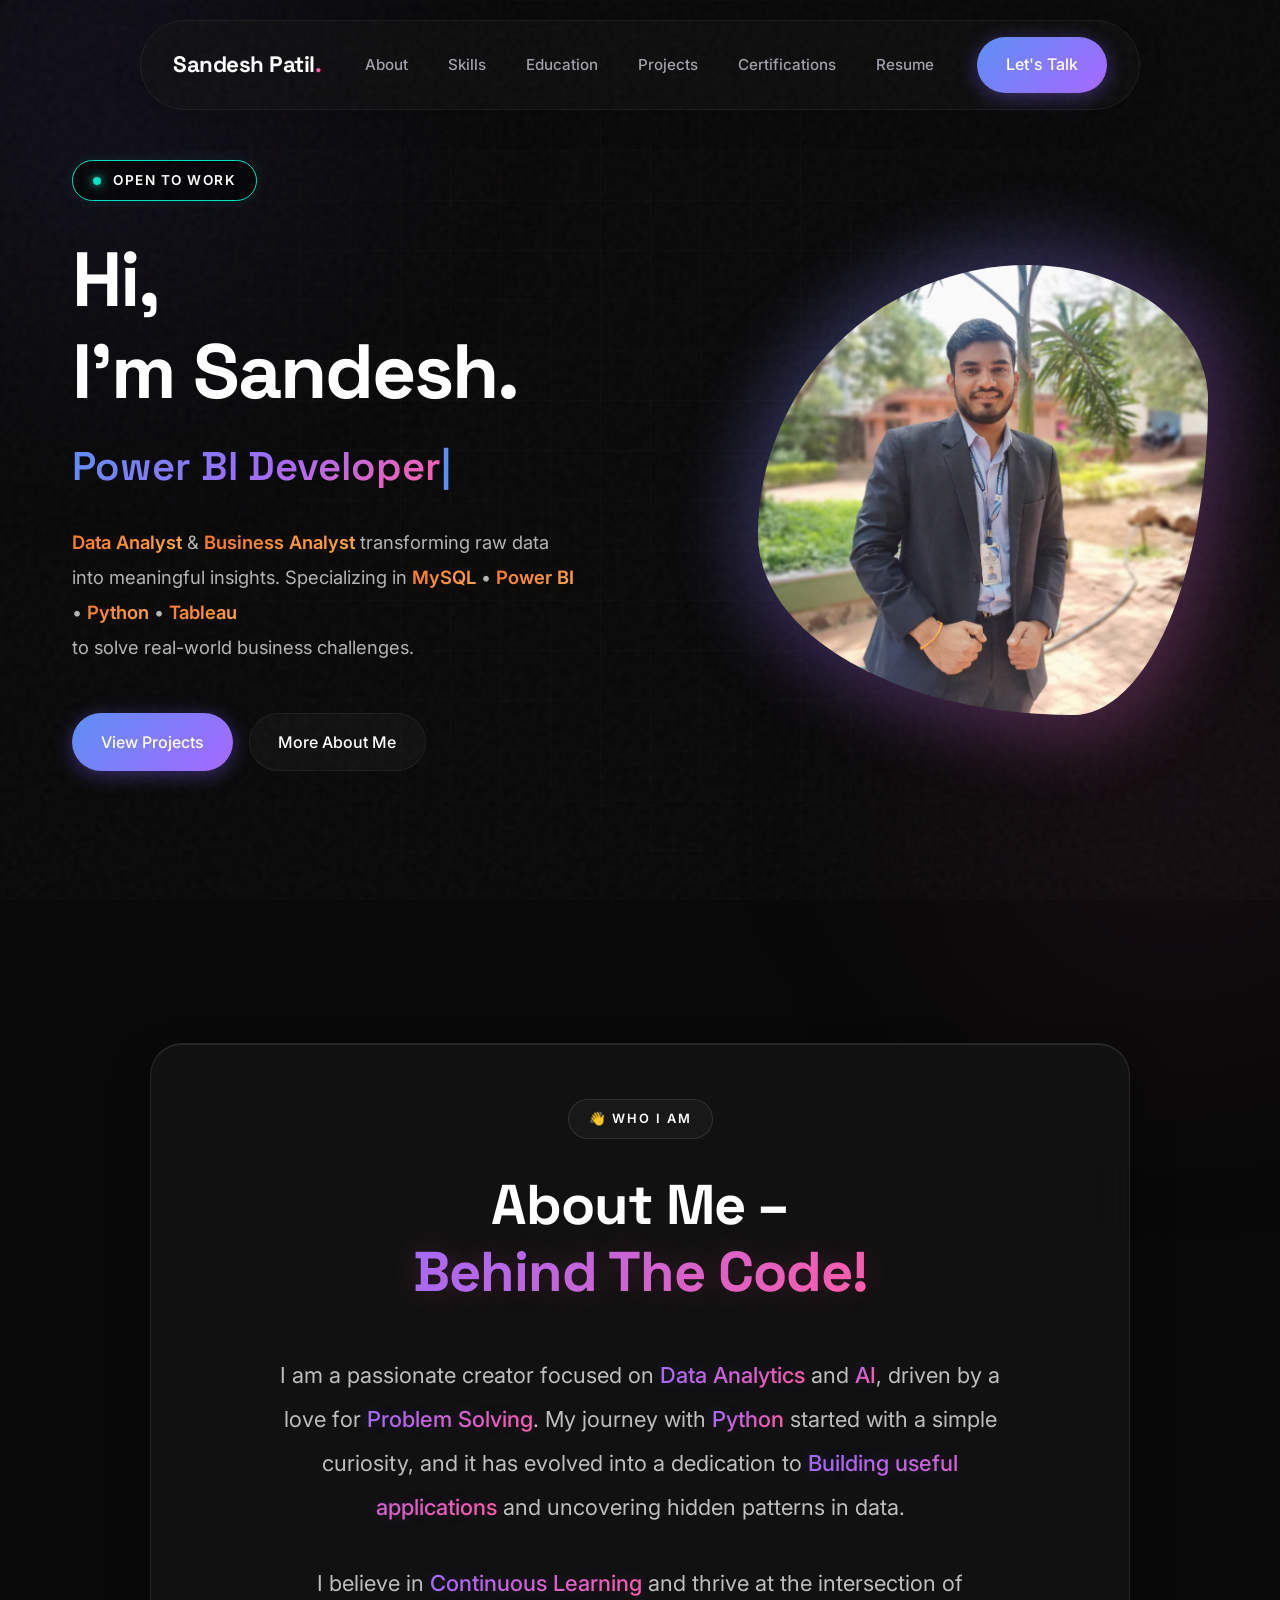
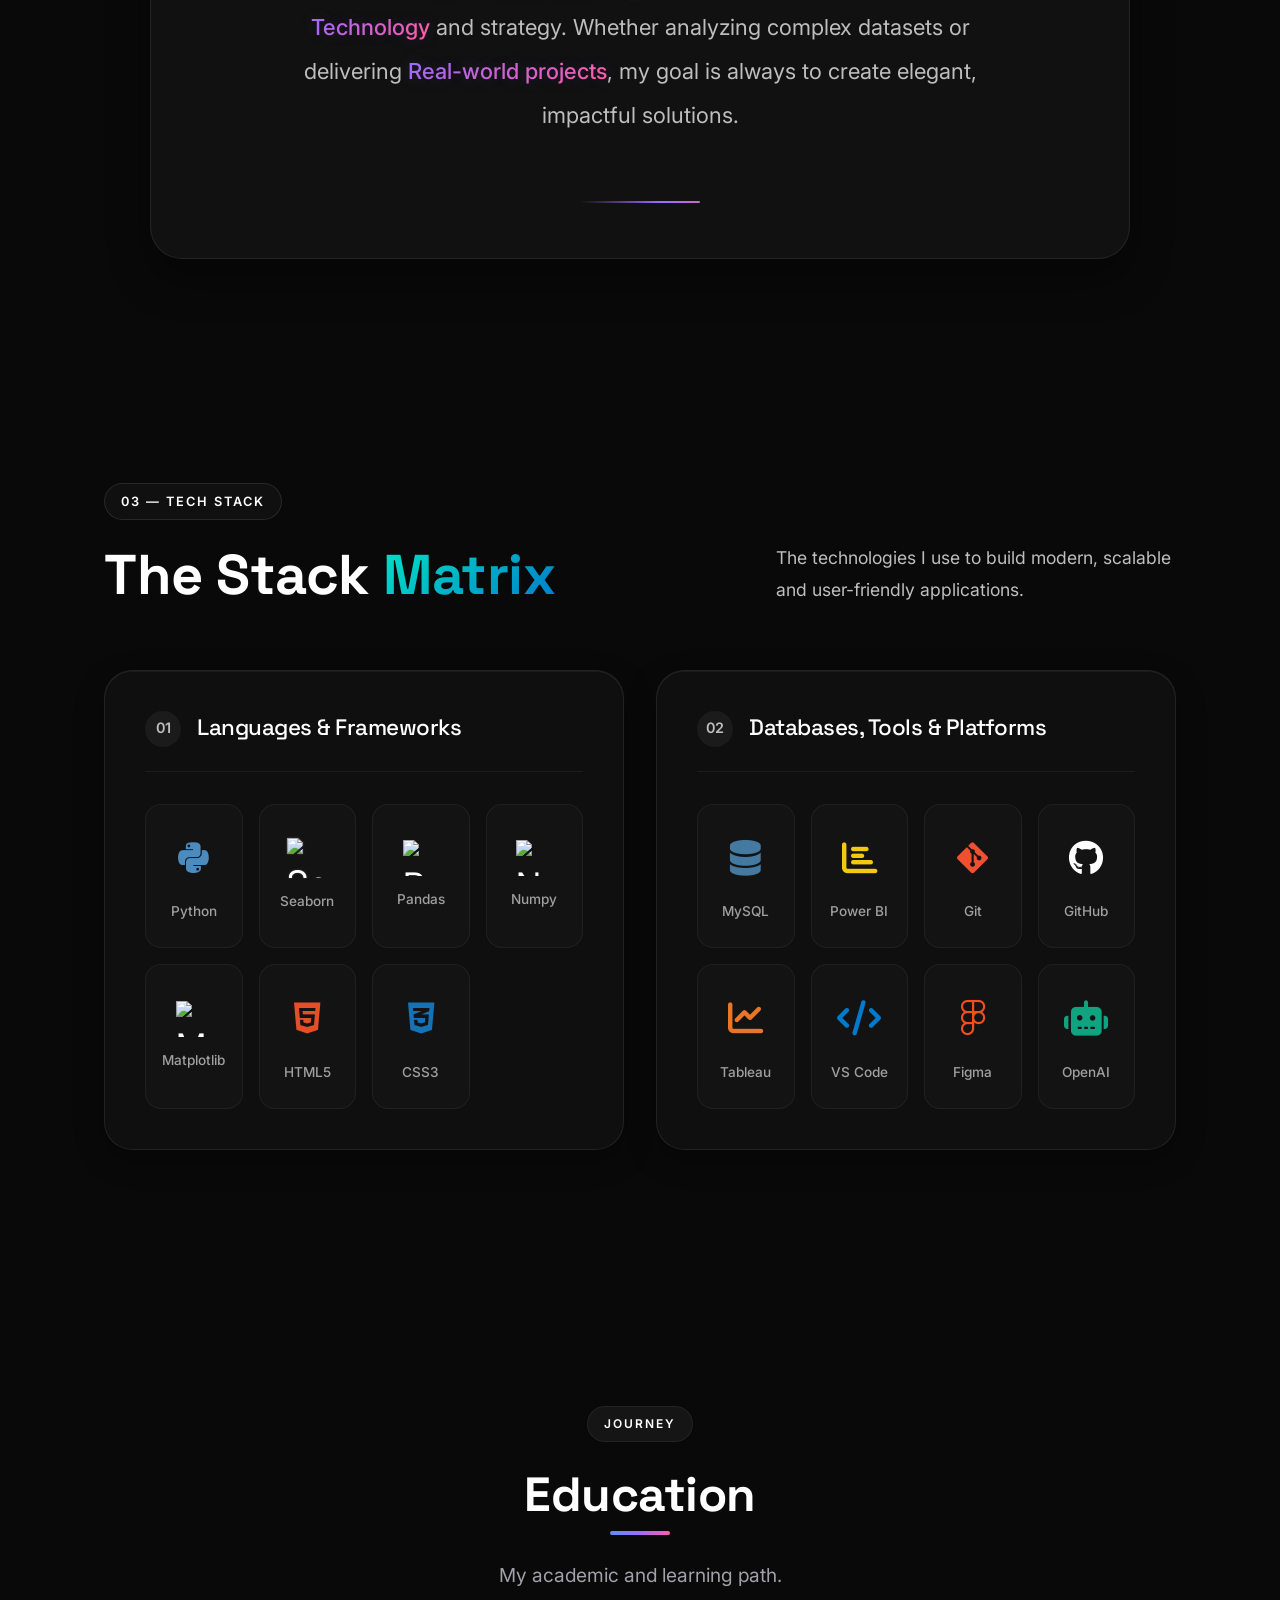
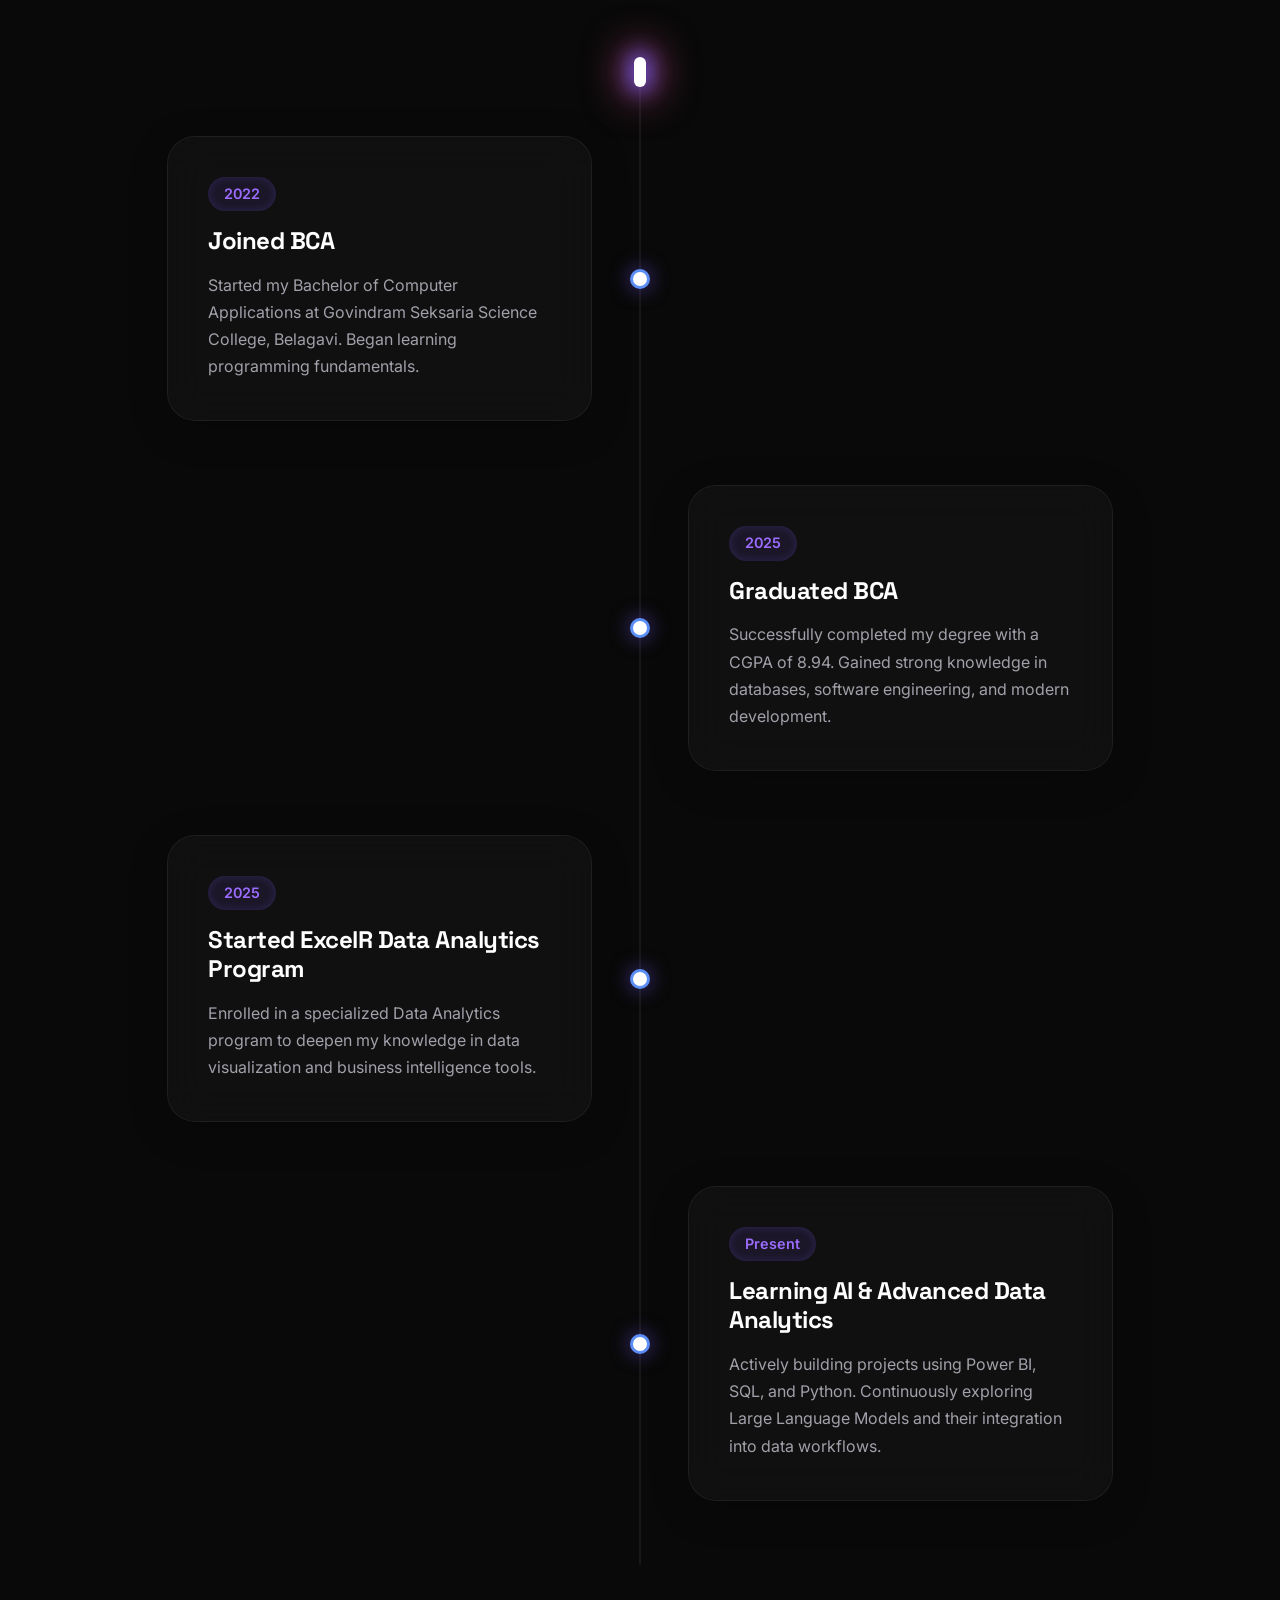
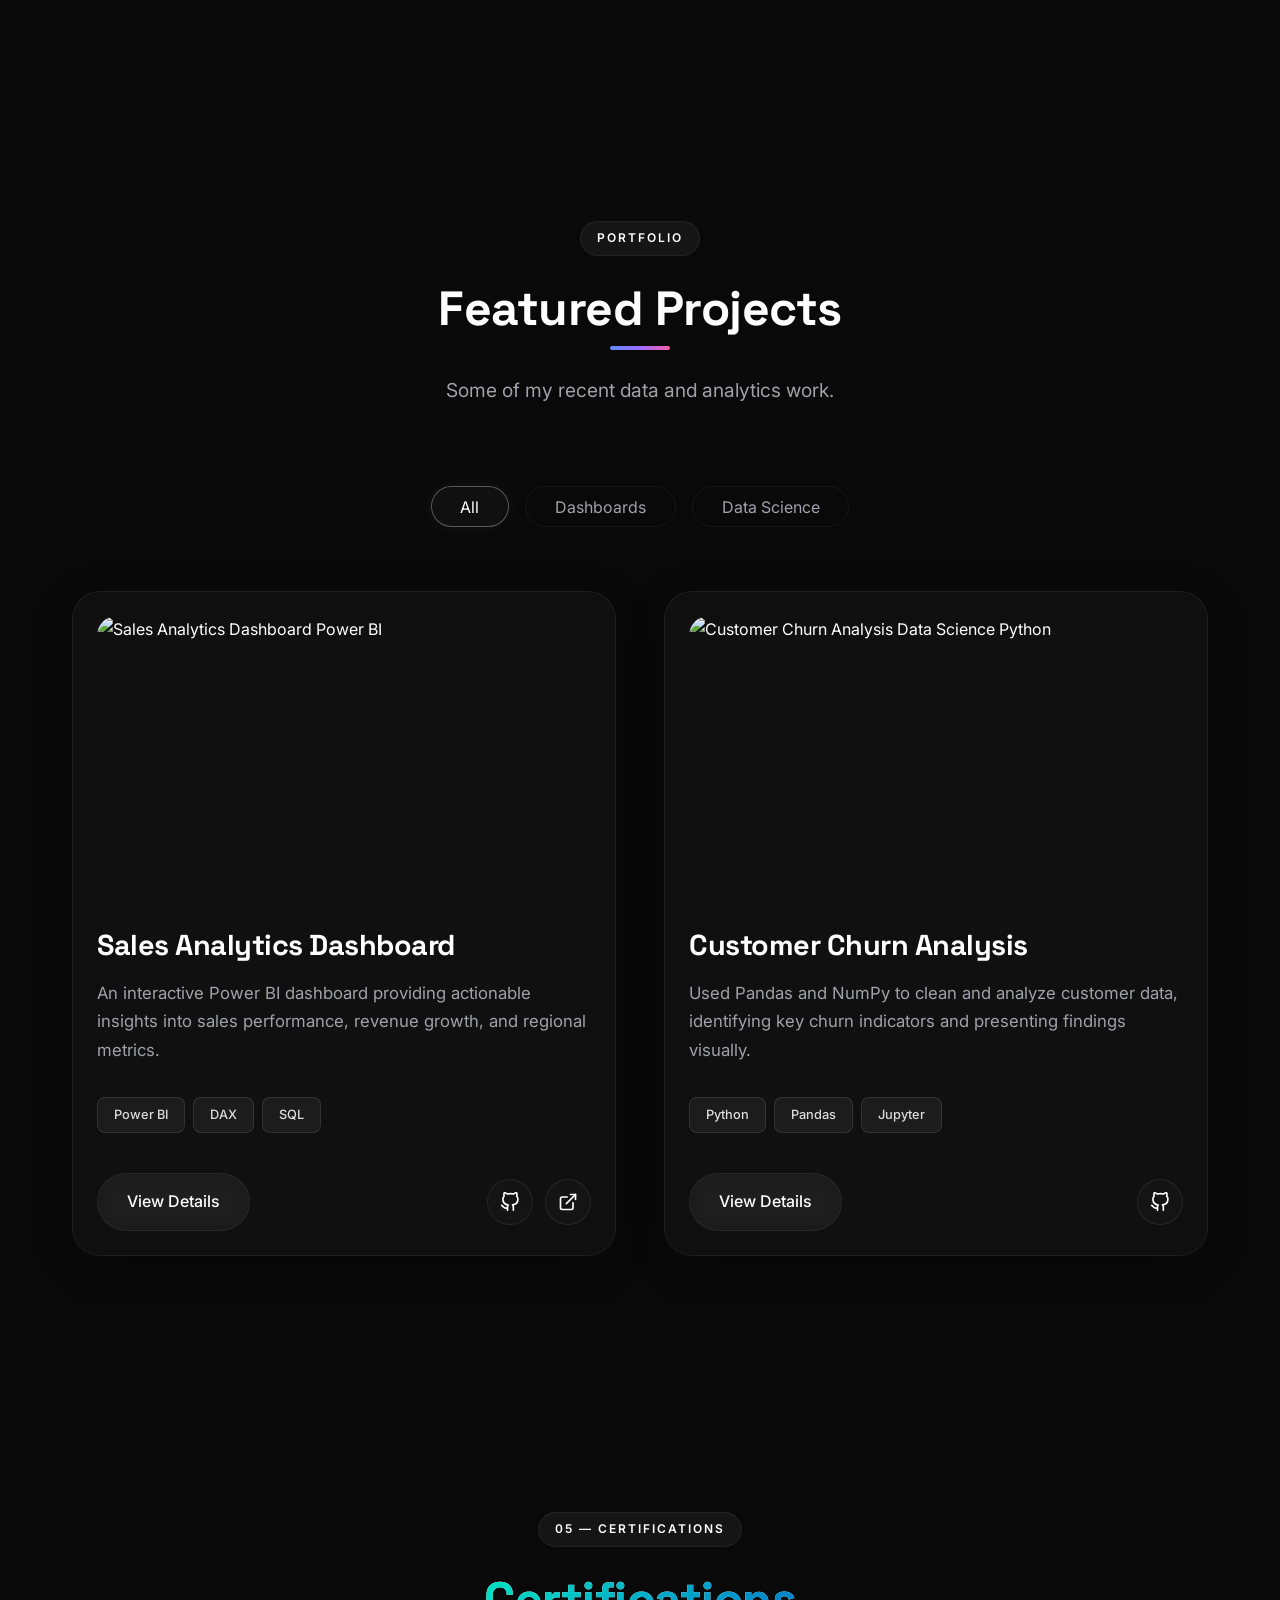
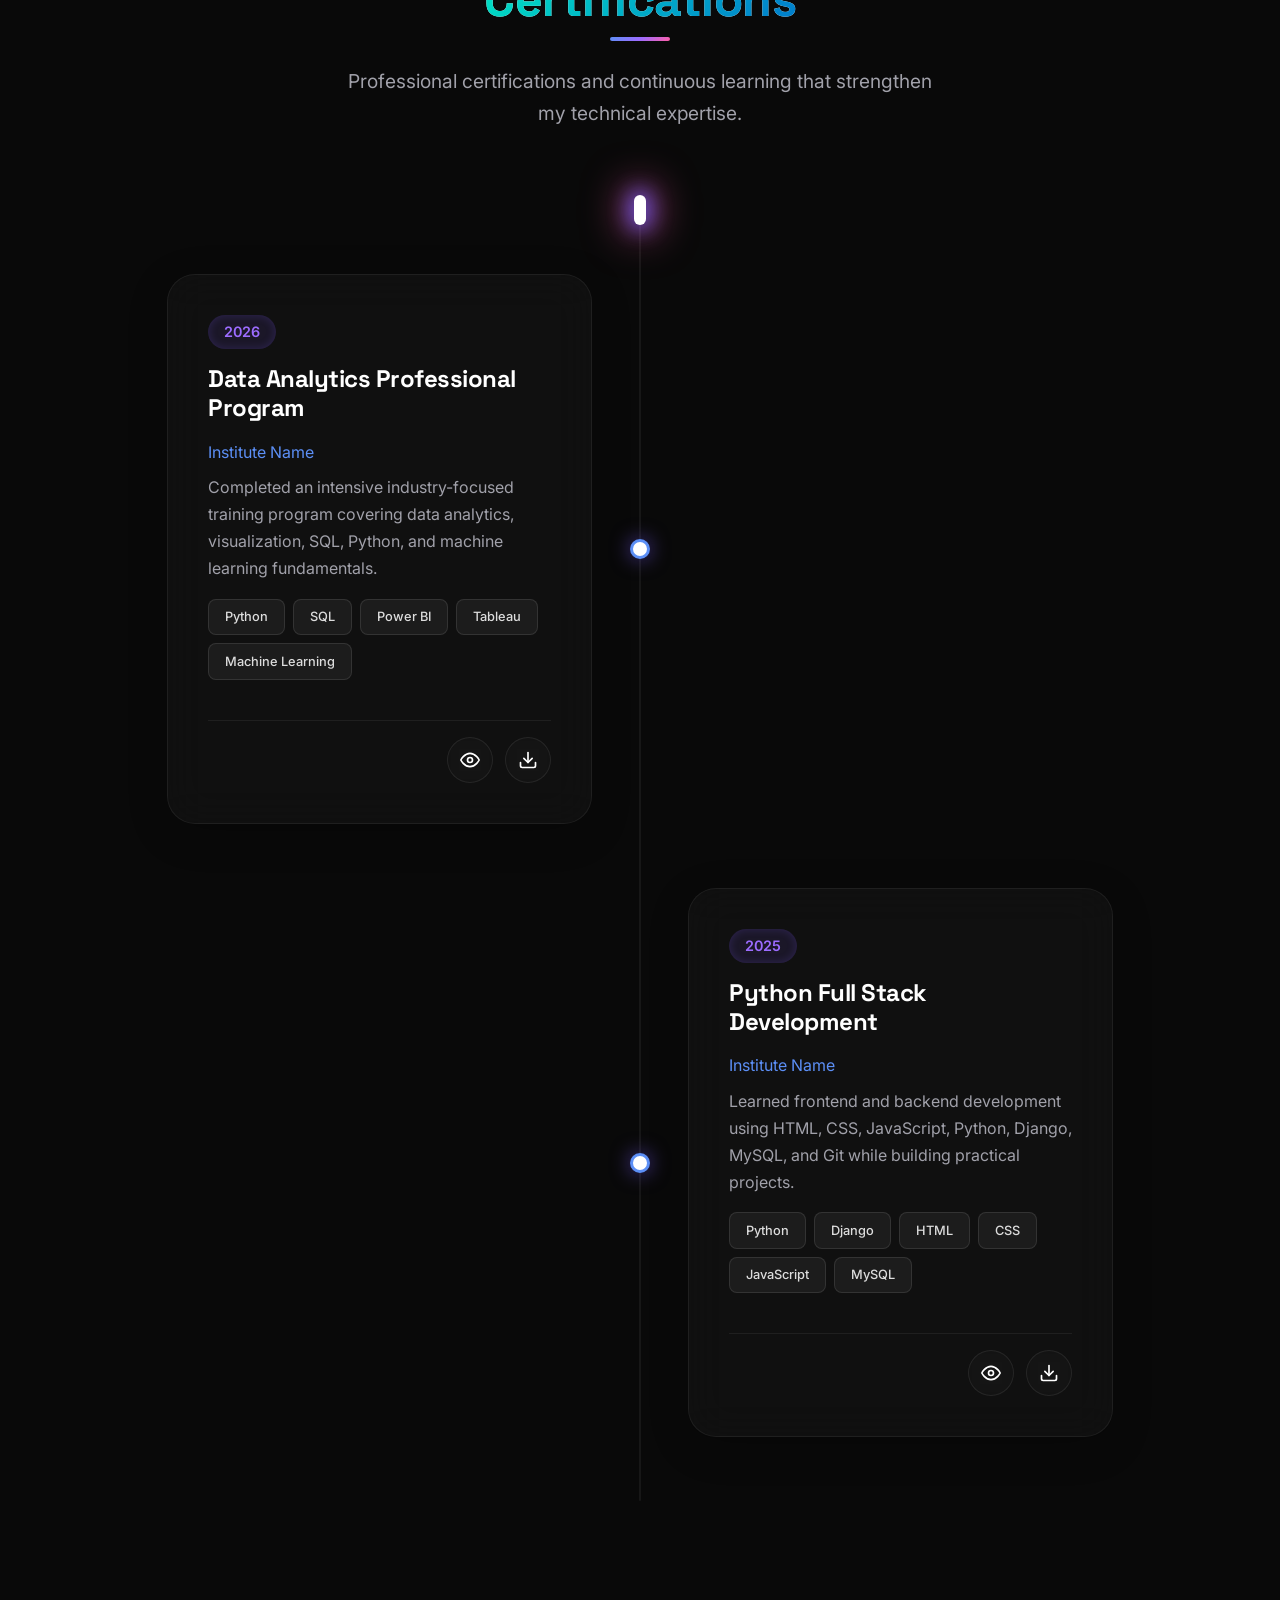
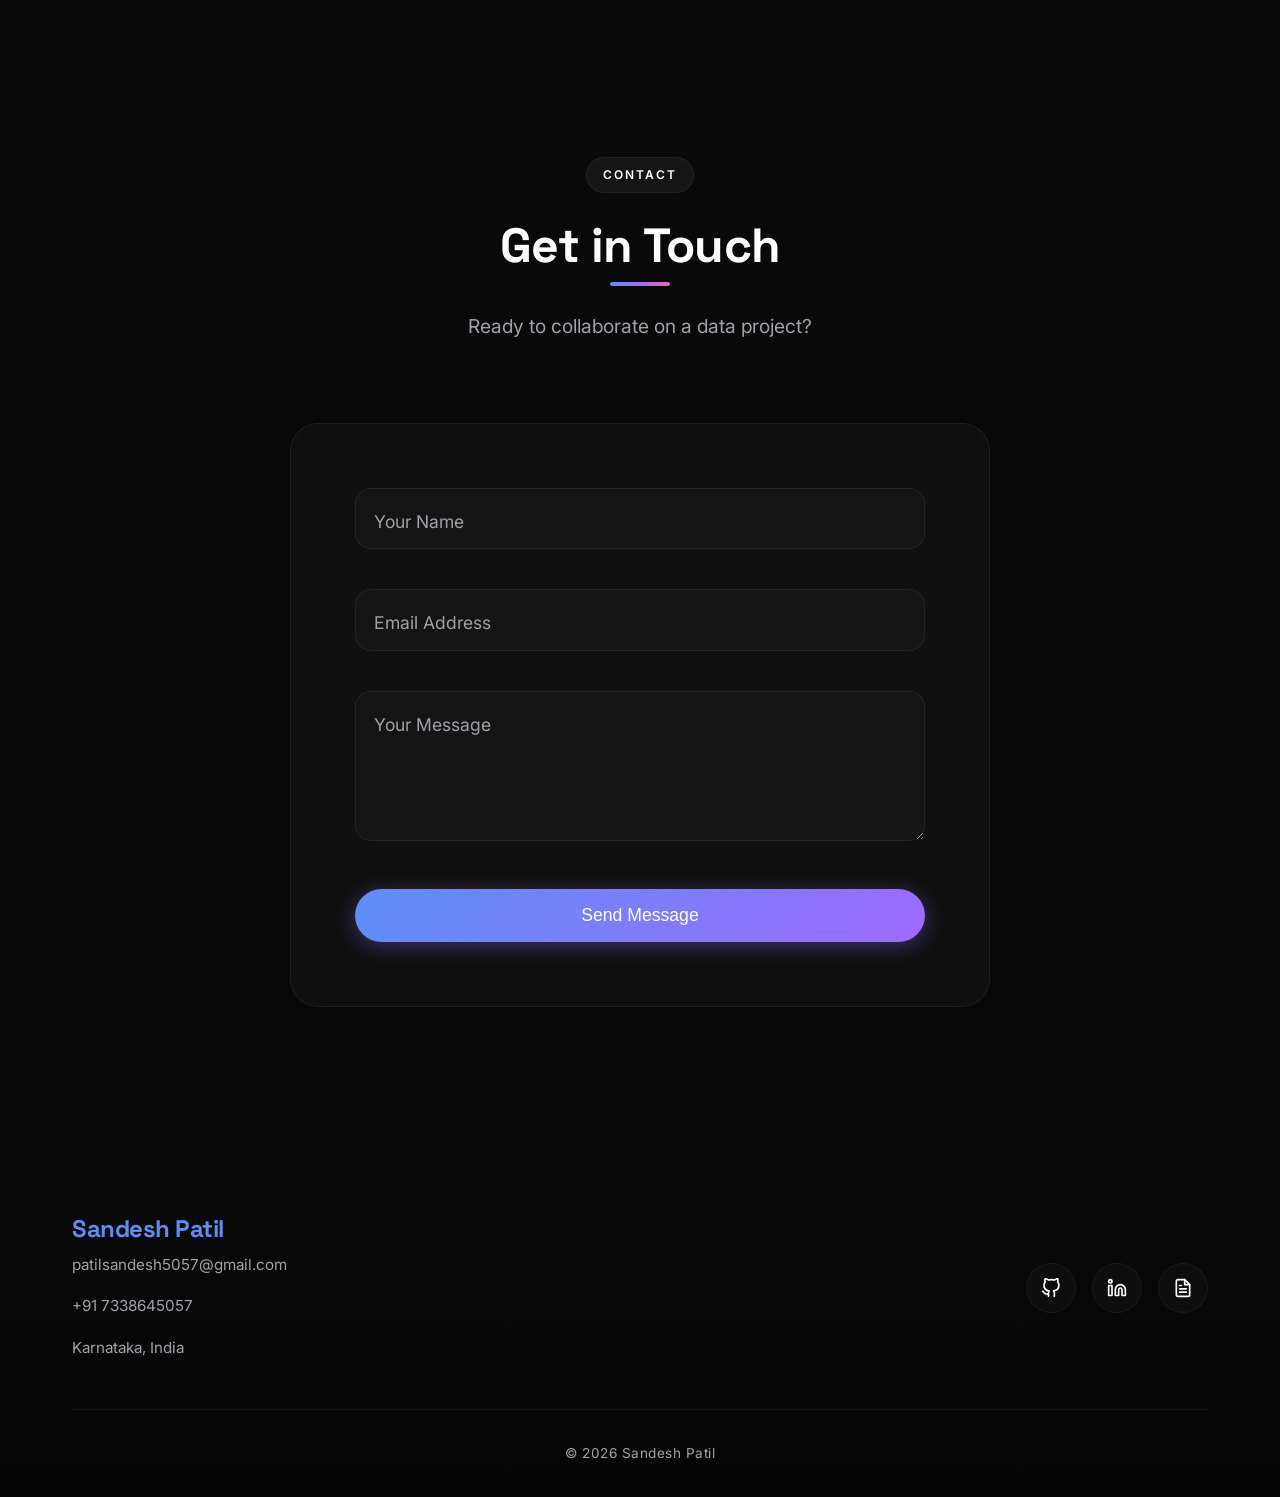
==== commit b5bf4435: "added meta tag" ====
--- a/index.html
+++ b/index.html
@@ -14,6 +14,7 @@
     <meta name="author" content="Sandesh Patil">
     <meta name="robots" content="index, follow">
     <link rel="canonical" href="https://sandeshpatil.vercel.app/">
+    <meta name="google-site-verification" content="google-site-verification: google09d333eaf1eaf769.html">
 
     <!-- Browser & Theme Meta Tags -->
     <meta name="theme-color" content="#090909">
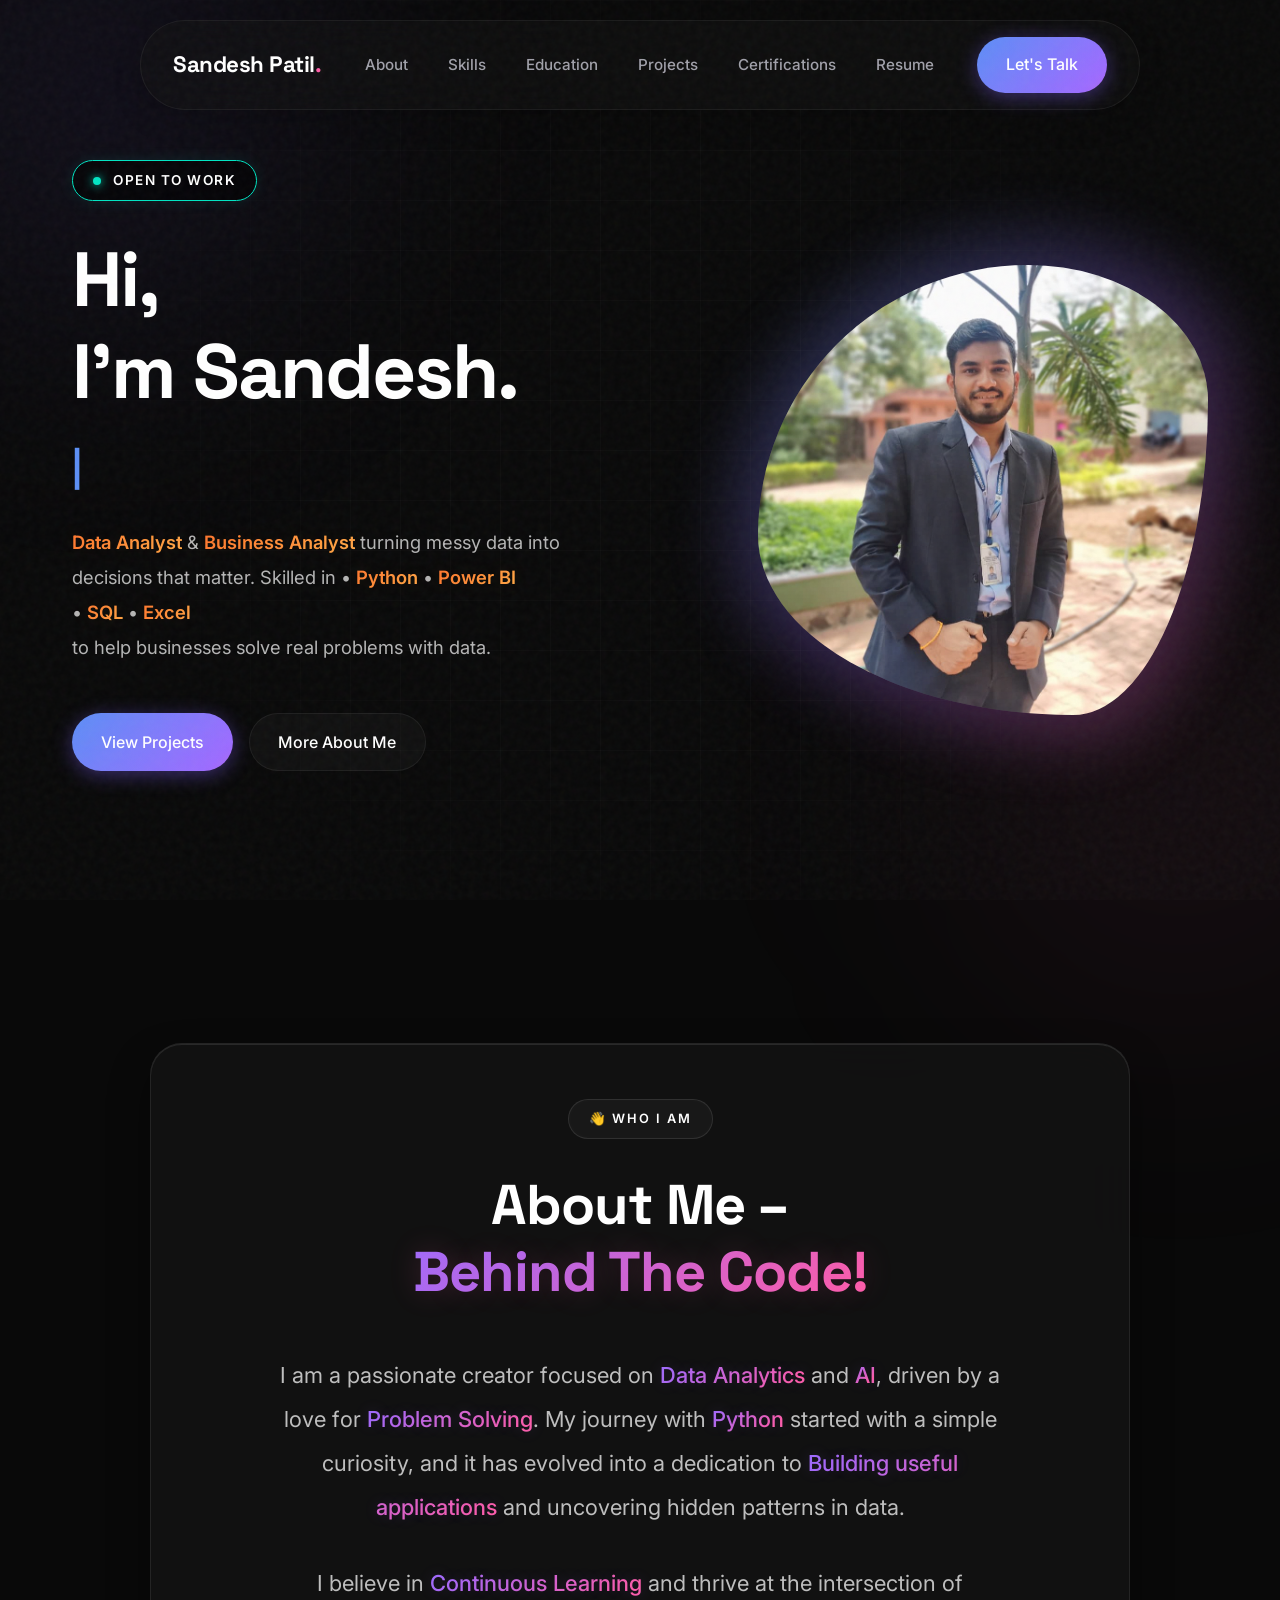
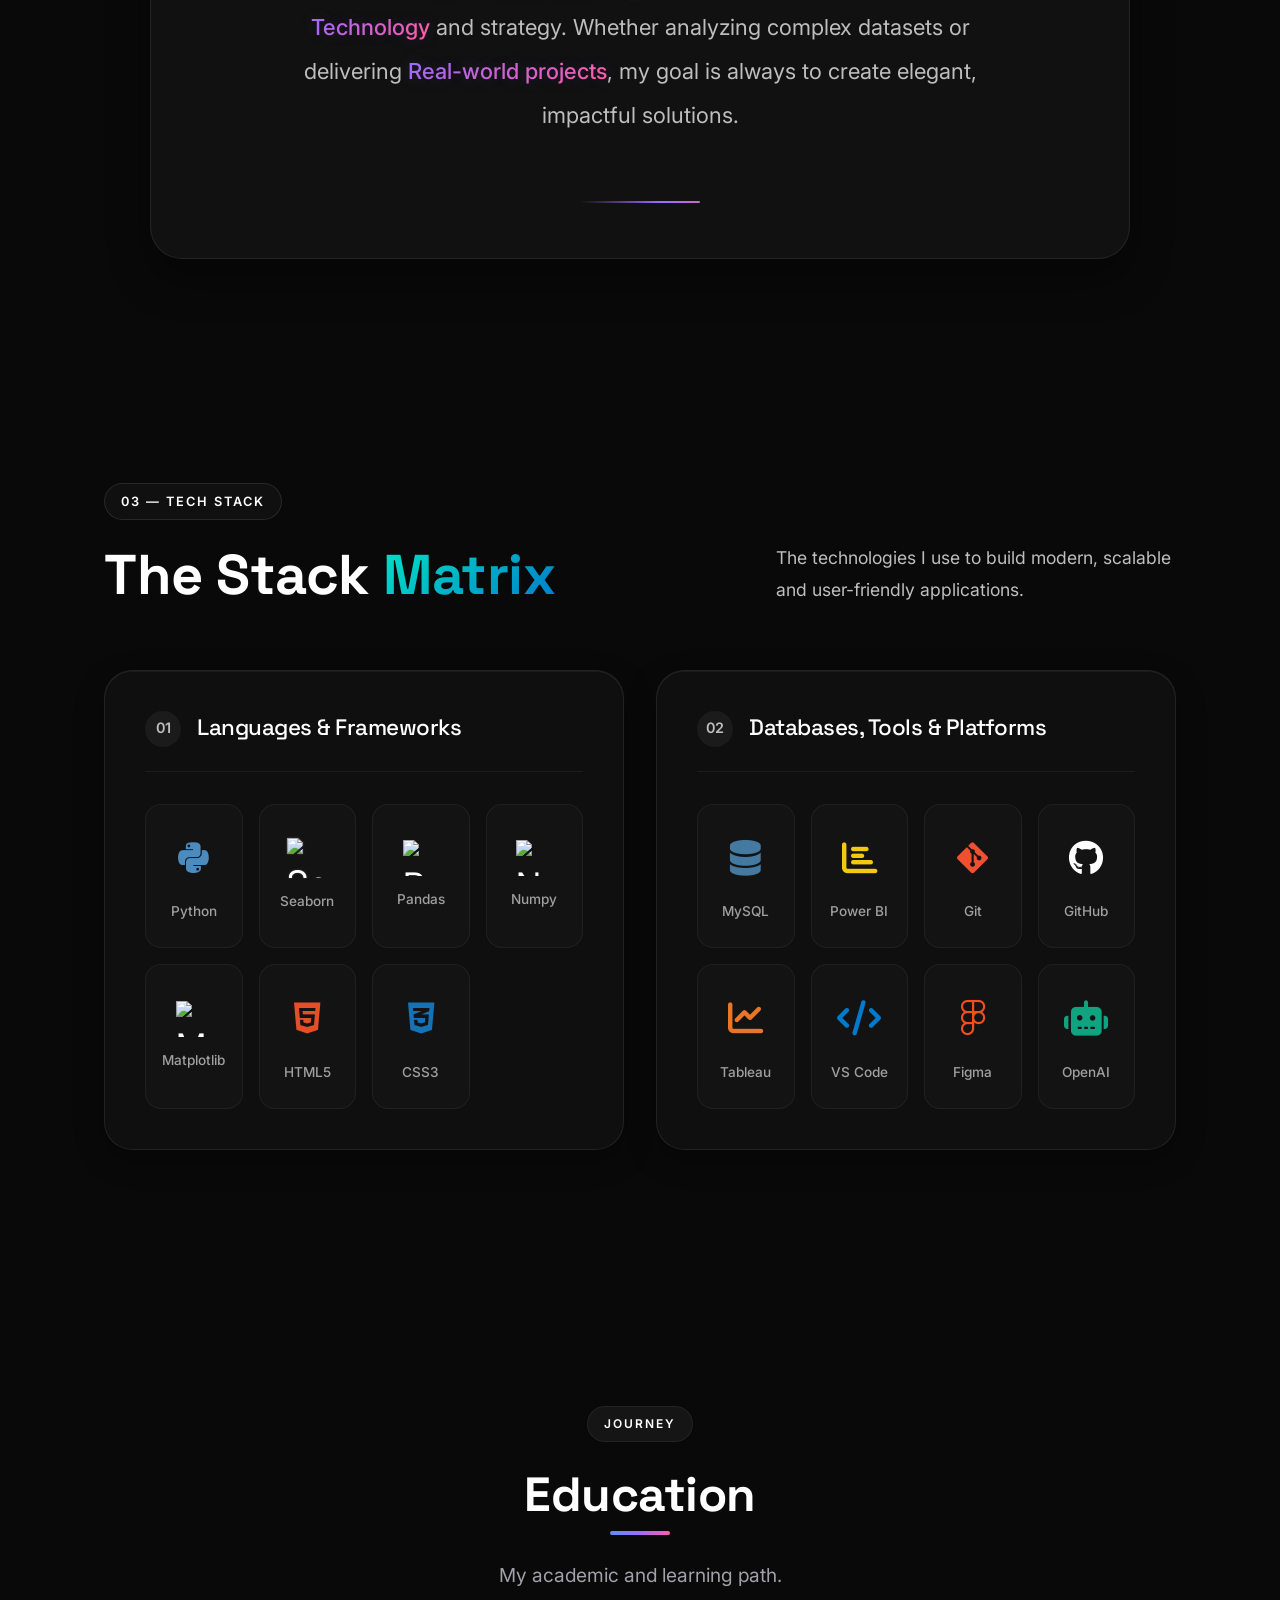
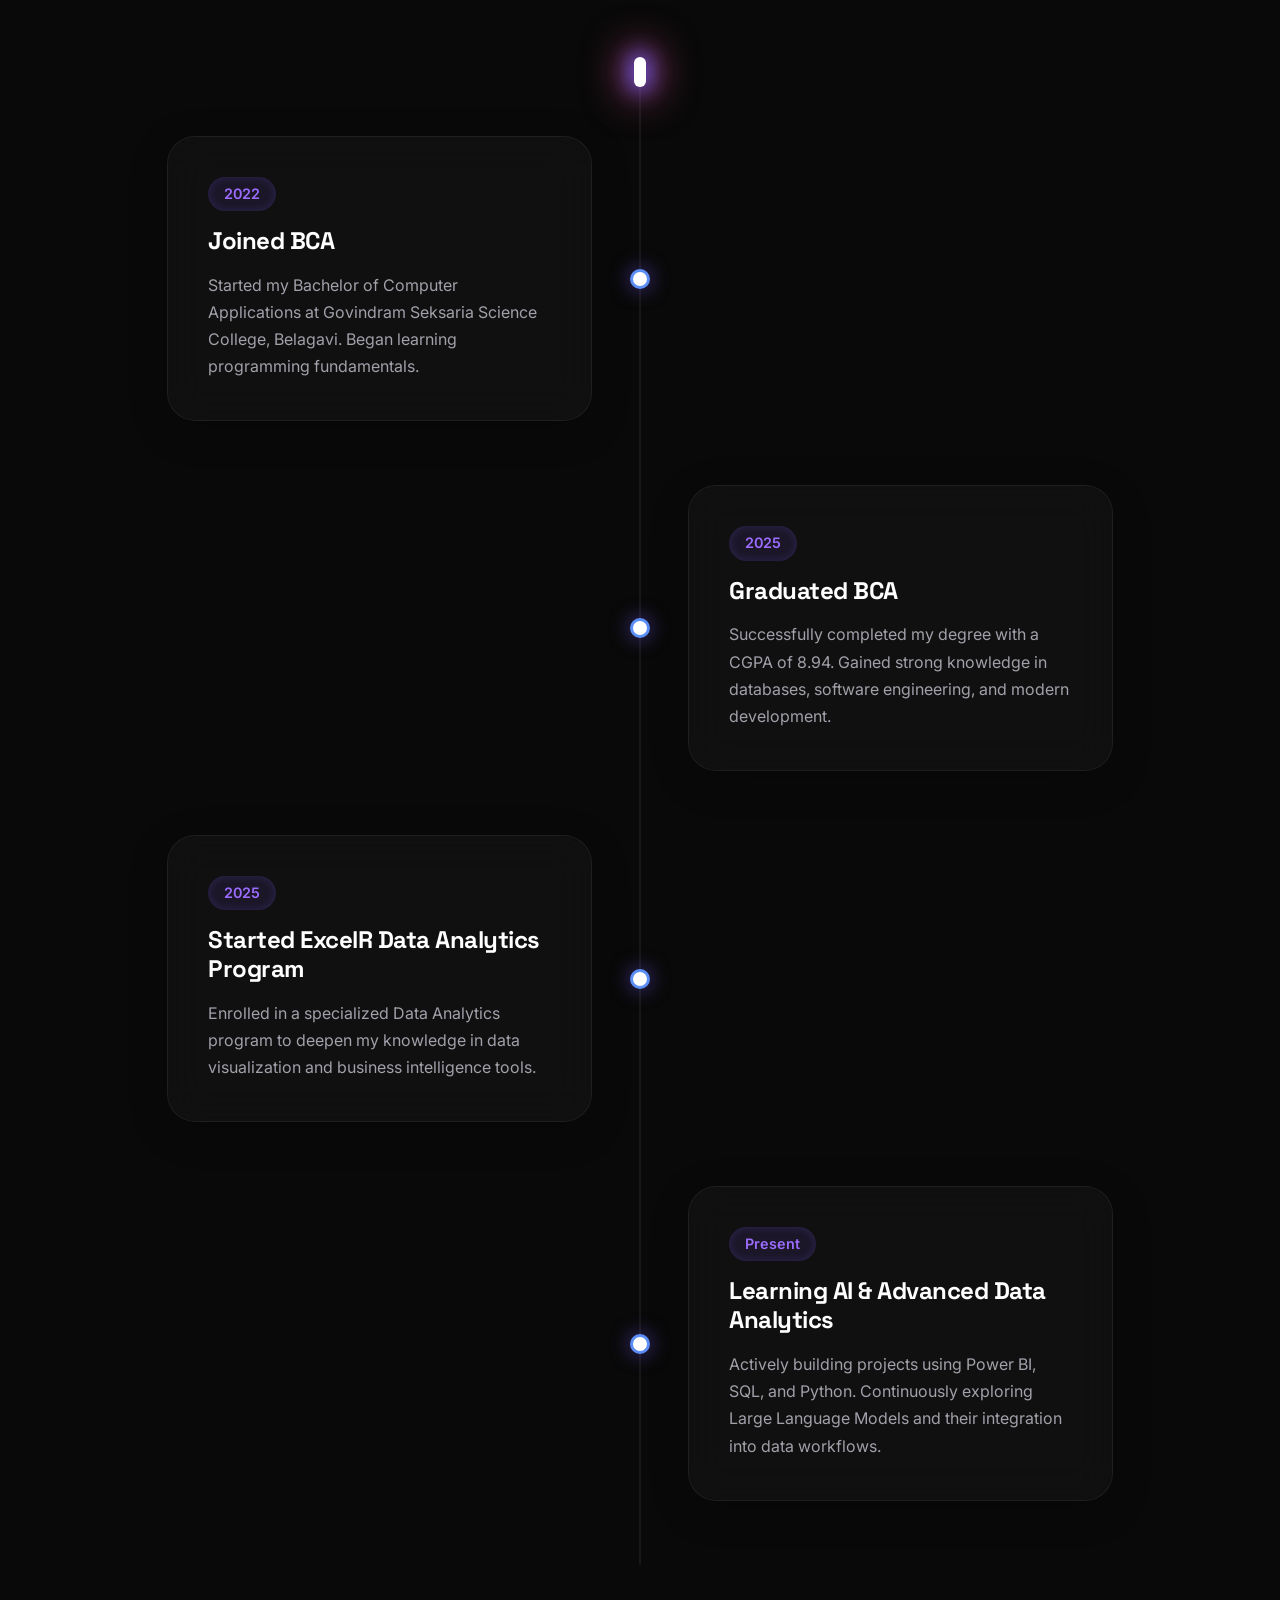
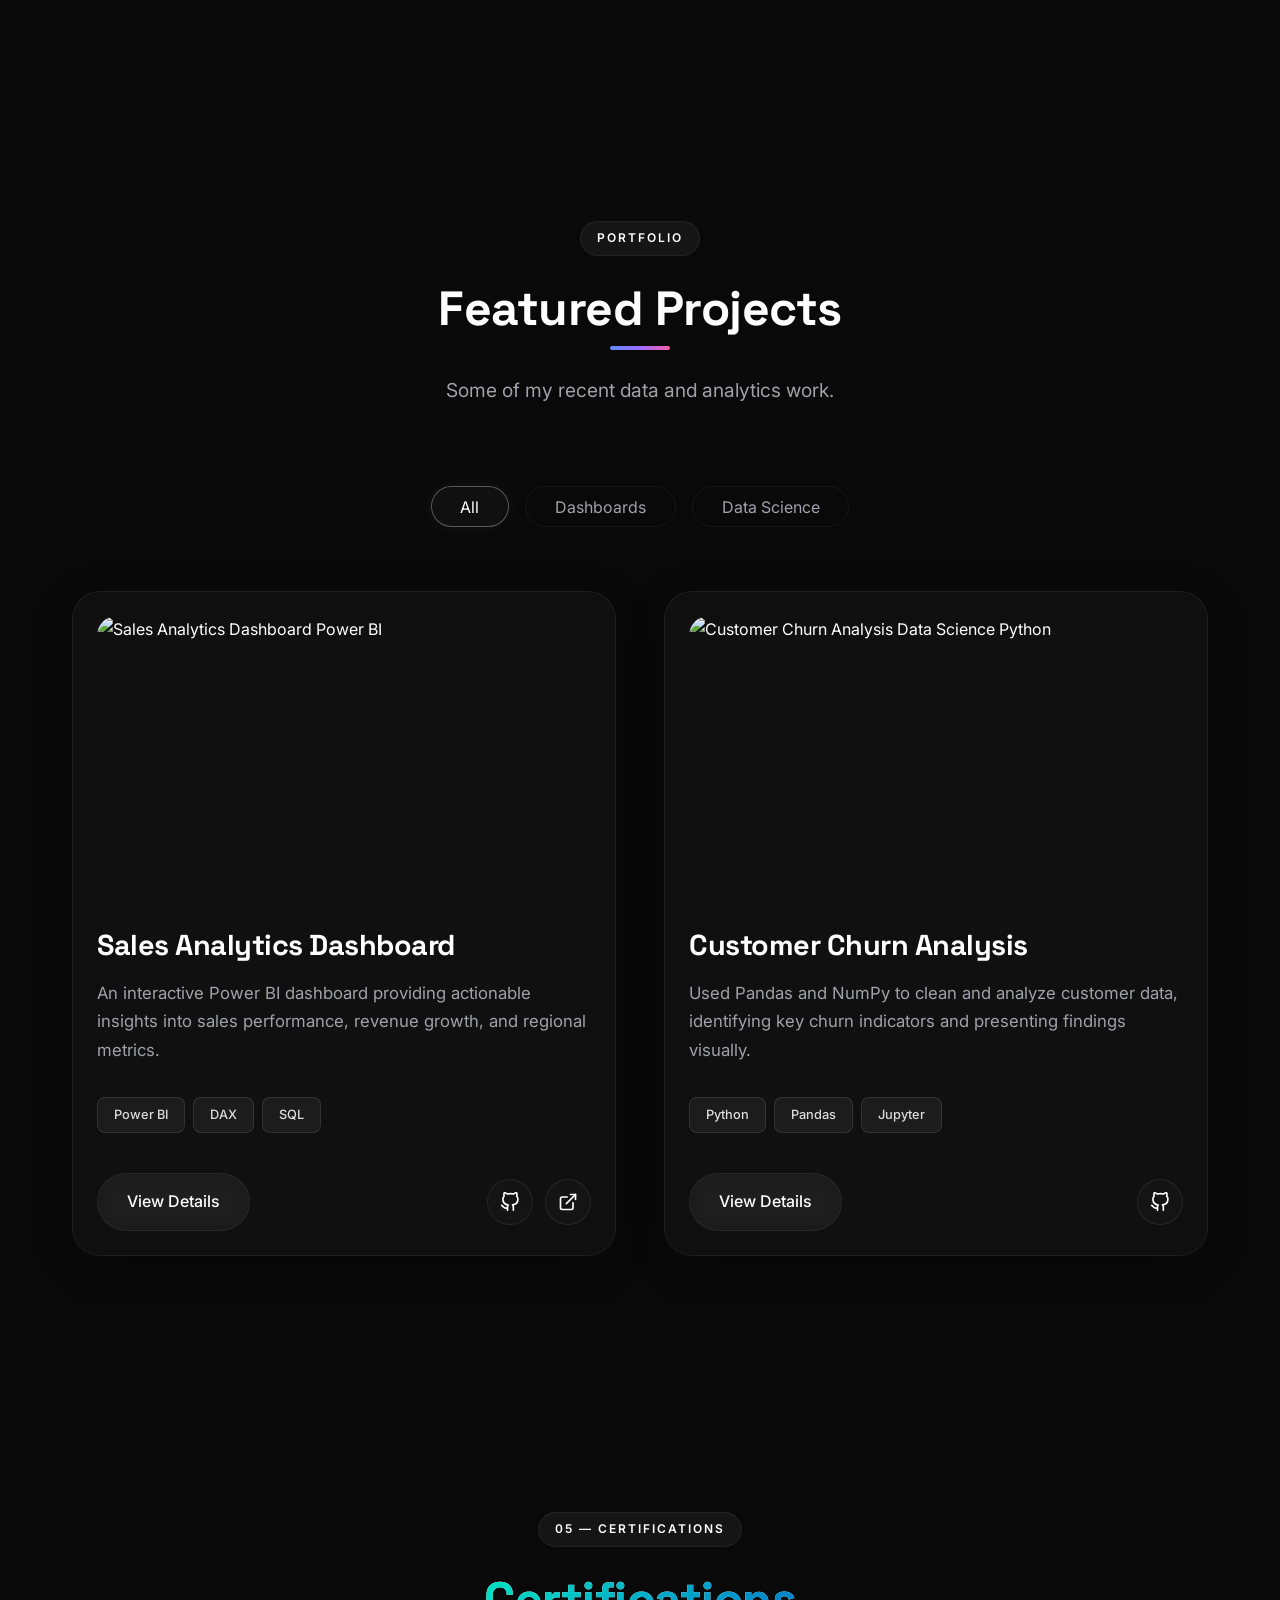
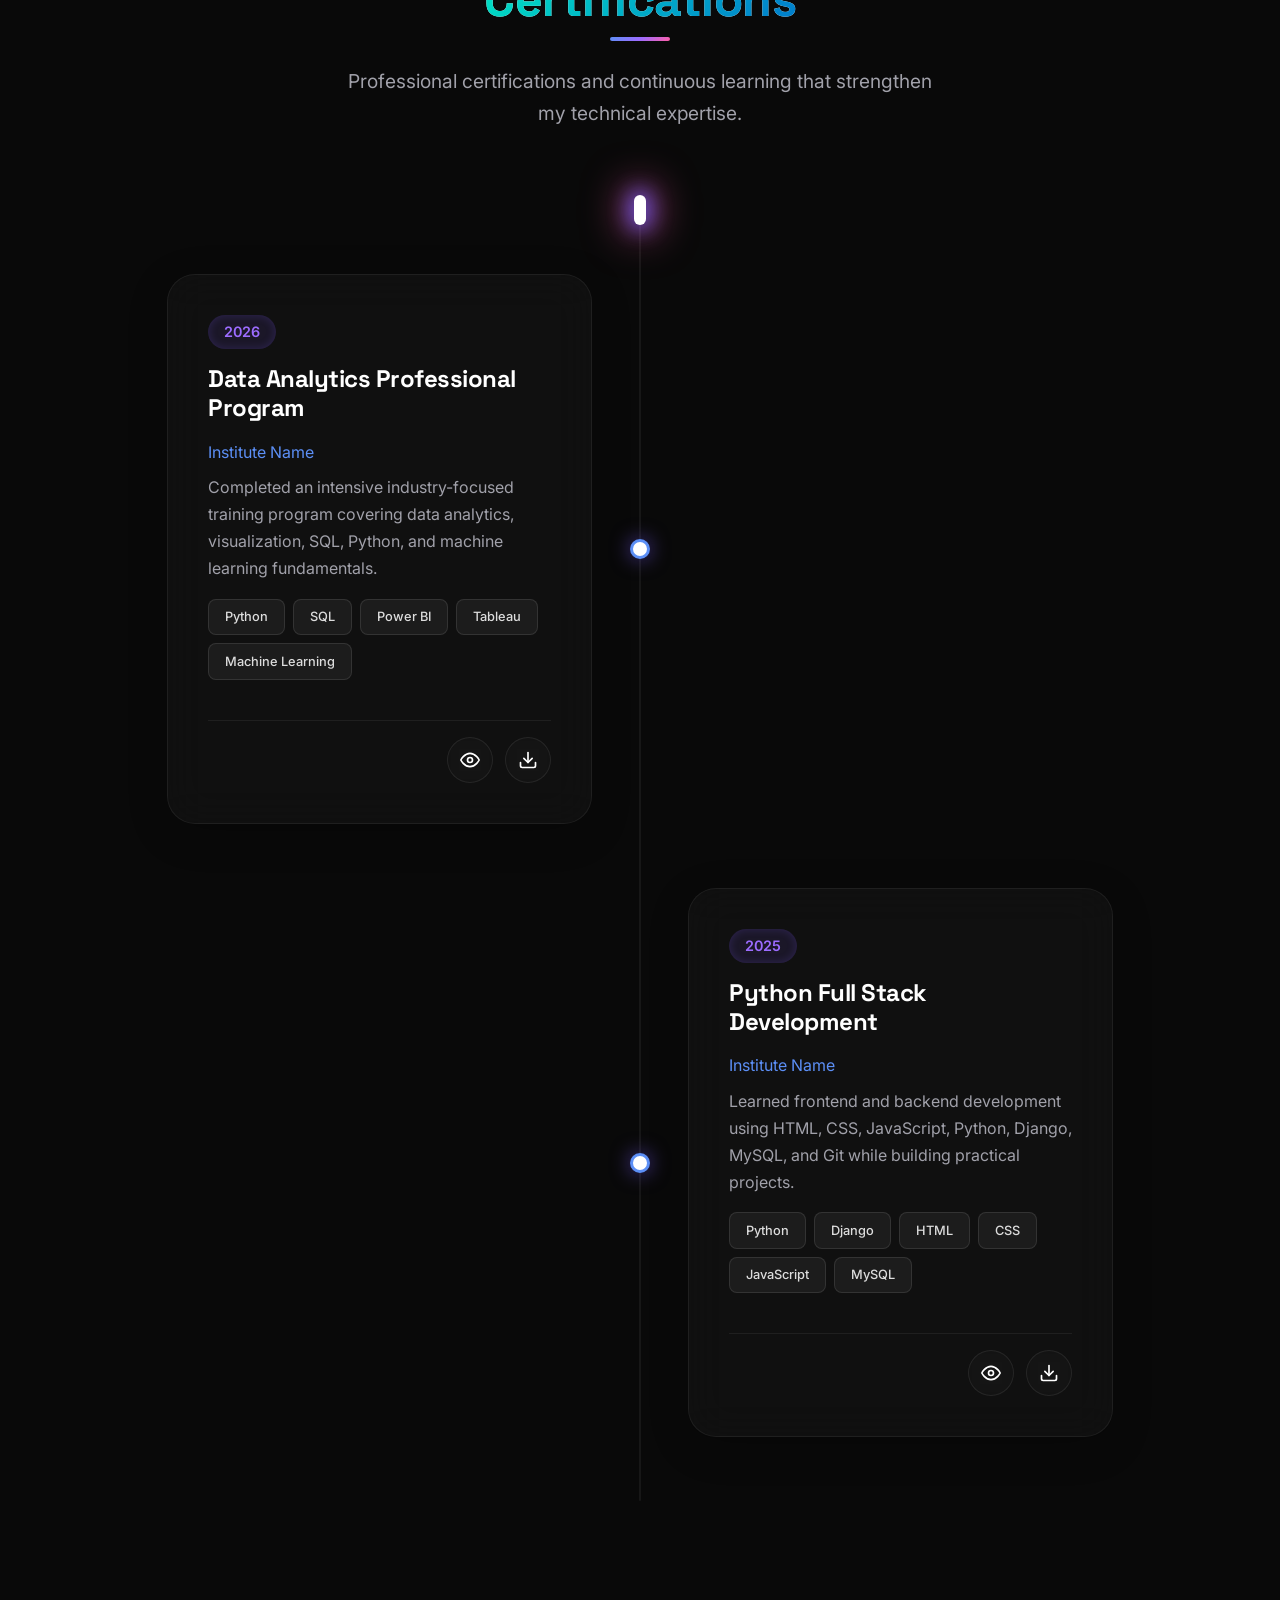
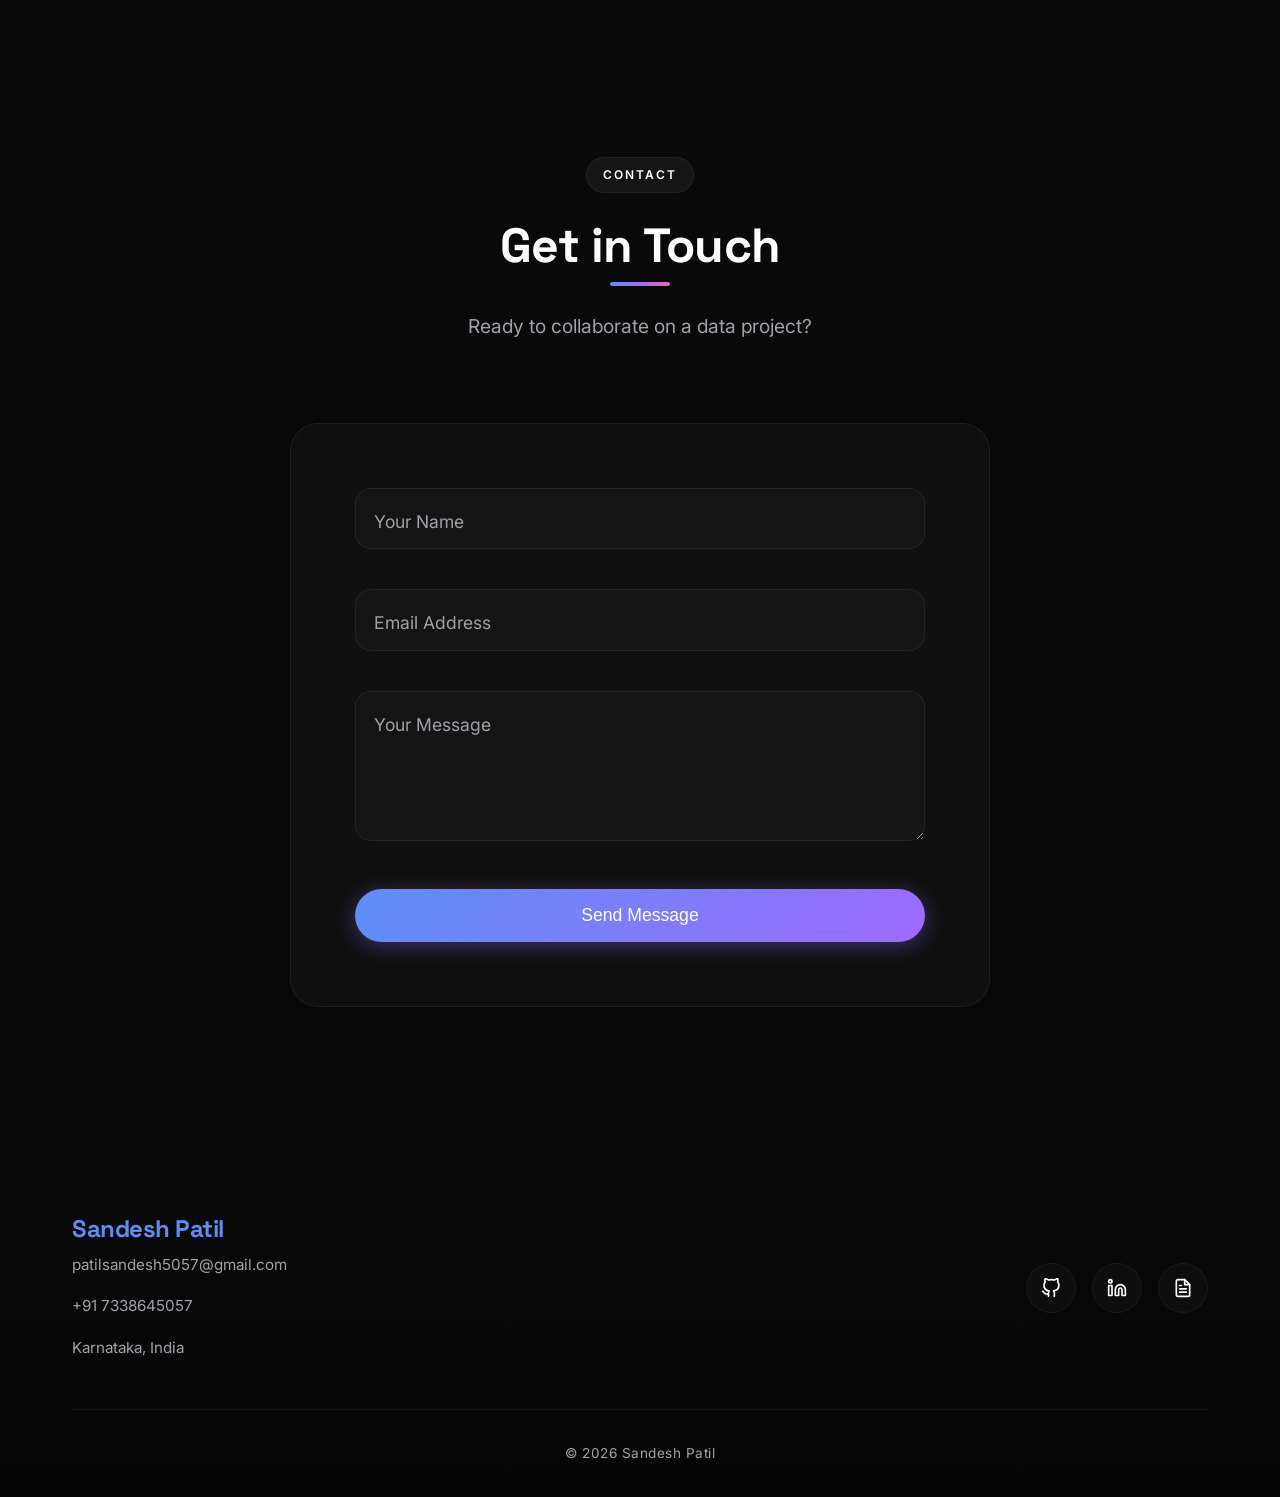
==== commit 85f320f5: "Hero Section Changed" ====
--- a/index.html
+++ b/index.html
@@ -142,12 +142,12 @@
                 </div>
                 <p class="hero-subtitle fade-in-up" id="hero-subtitle" style="animation-delay: 0.1s;">
                     <span class="golden-text keyword">Data Analyst</span> &amp; <span
-                        class="golden-text keyword">Business Analyst</span> transforming raw data into meaningful
-                    insights. Specializing in <span class="golden-text keyword">MySQL</span> &bull; <span
+                        class="golden-text keyword">Business Analyst</span> turning messy data into
+                        decisions that matter. Skilled in &bull; <span class="golden-text keyword">Python</span> &bull; <span
                         class="golden-text keyword">Power
-                        BI</span> &bull; <span class="golden-text keyword">Python</span> &bull; <span
-                        class="golden-text keyword">Tableau</span><br>
-                    to solve real-world business challenges.
+                        BI</span> <br/> &bull; <span class="golden-text keyword">SQL</span> &bull; <span
+                        class="golden-text keyword">Excel</span><br>
+                    to help businesses solve real problems with data.
                 </p>
                 <div class="hero-buttons">
                     <a href="#projects" class="btn btn-primary pulse-hover">View Projects</a>
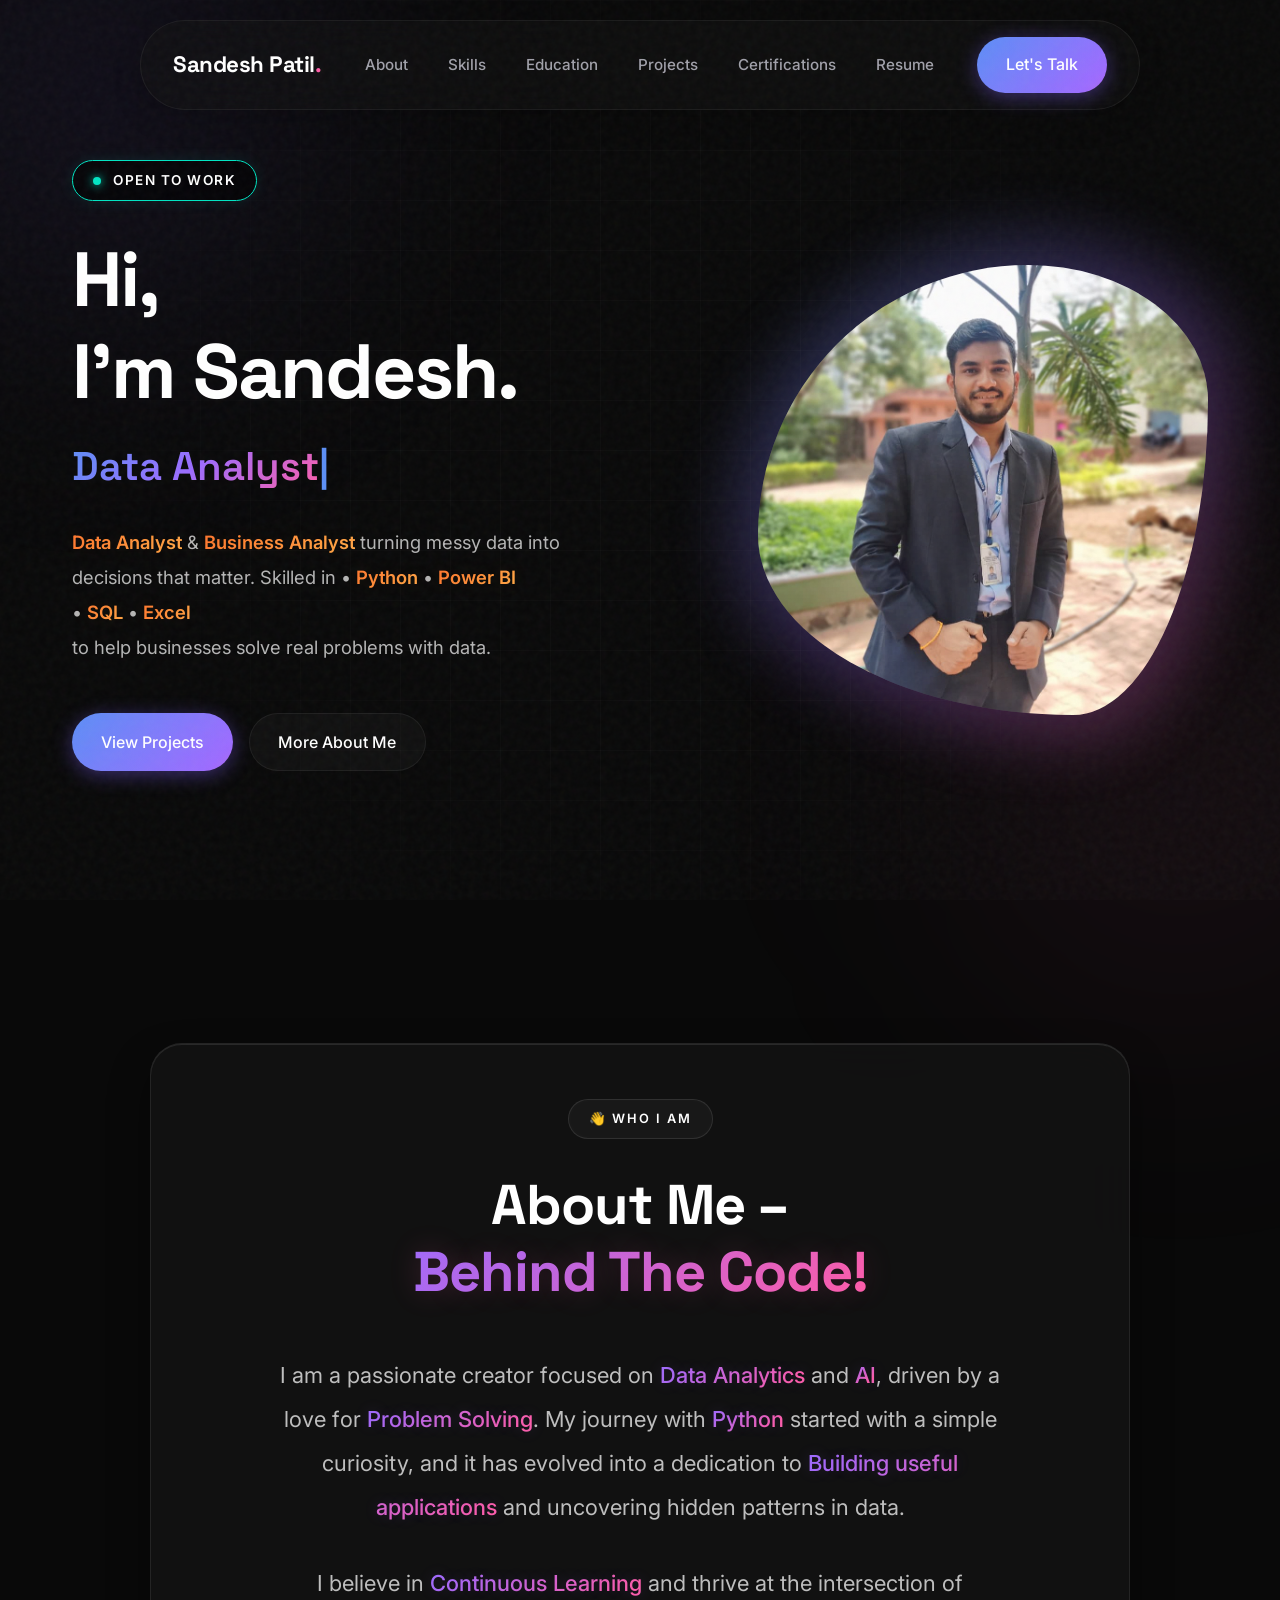
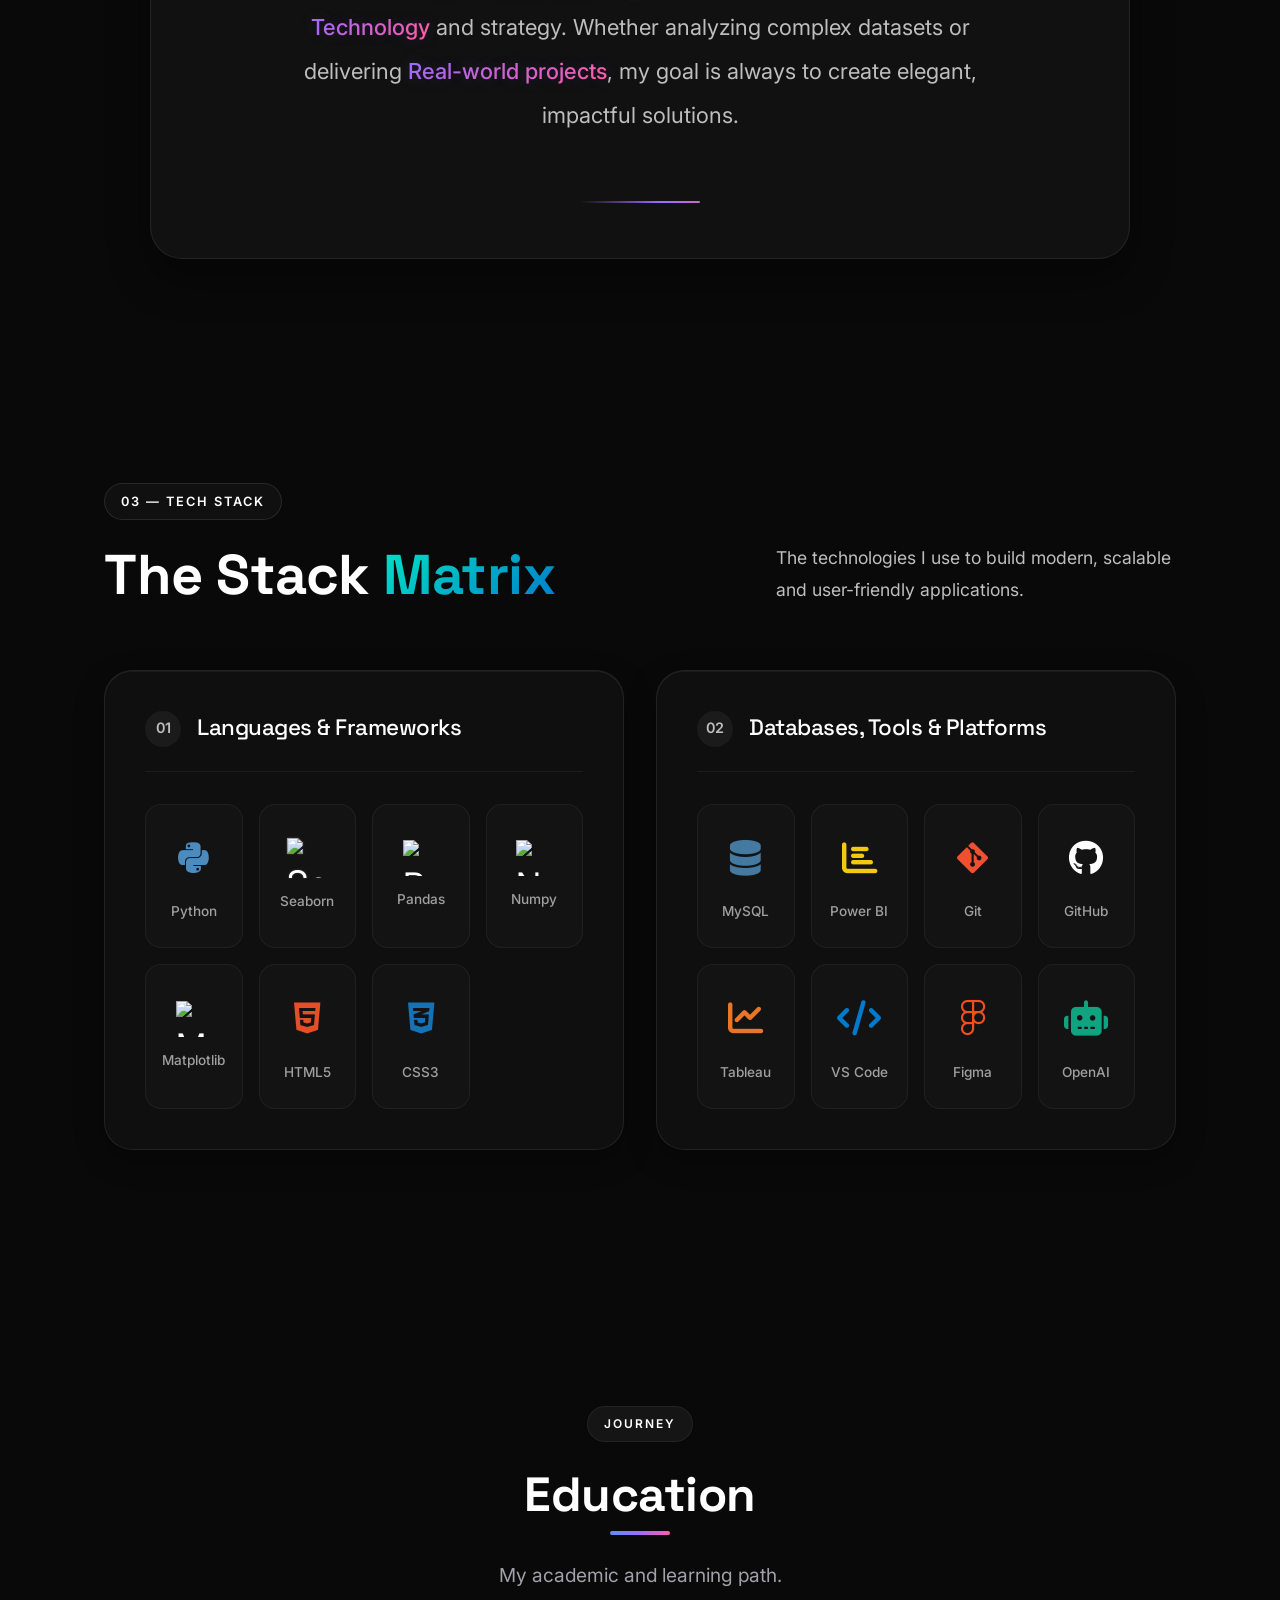
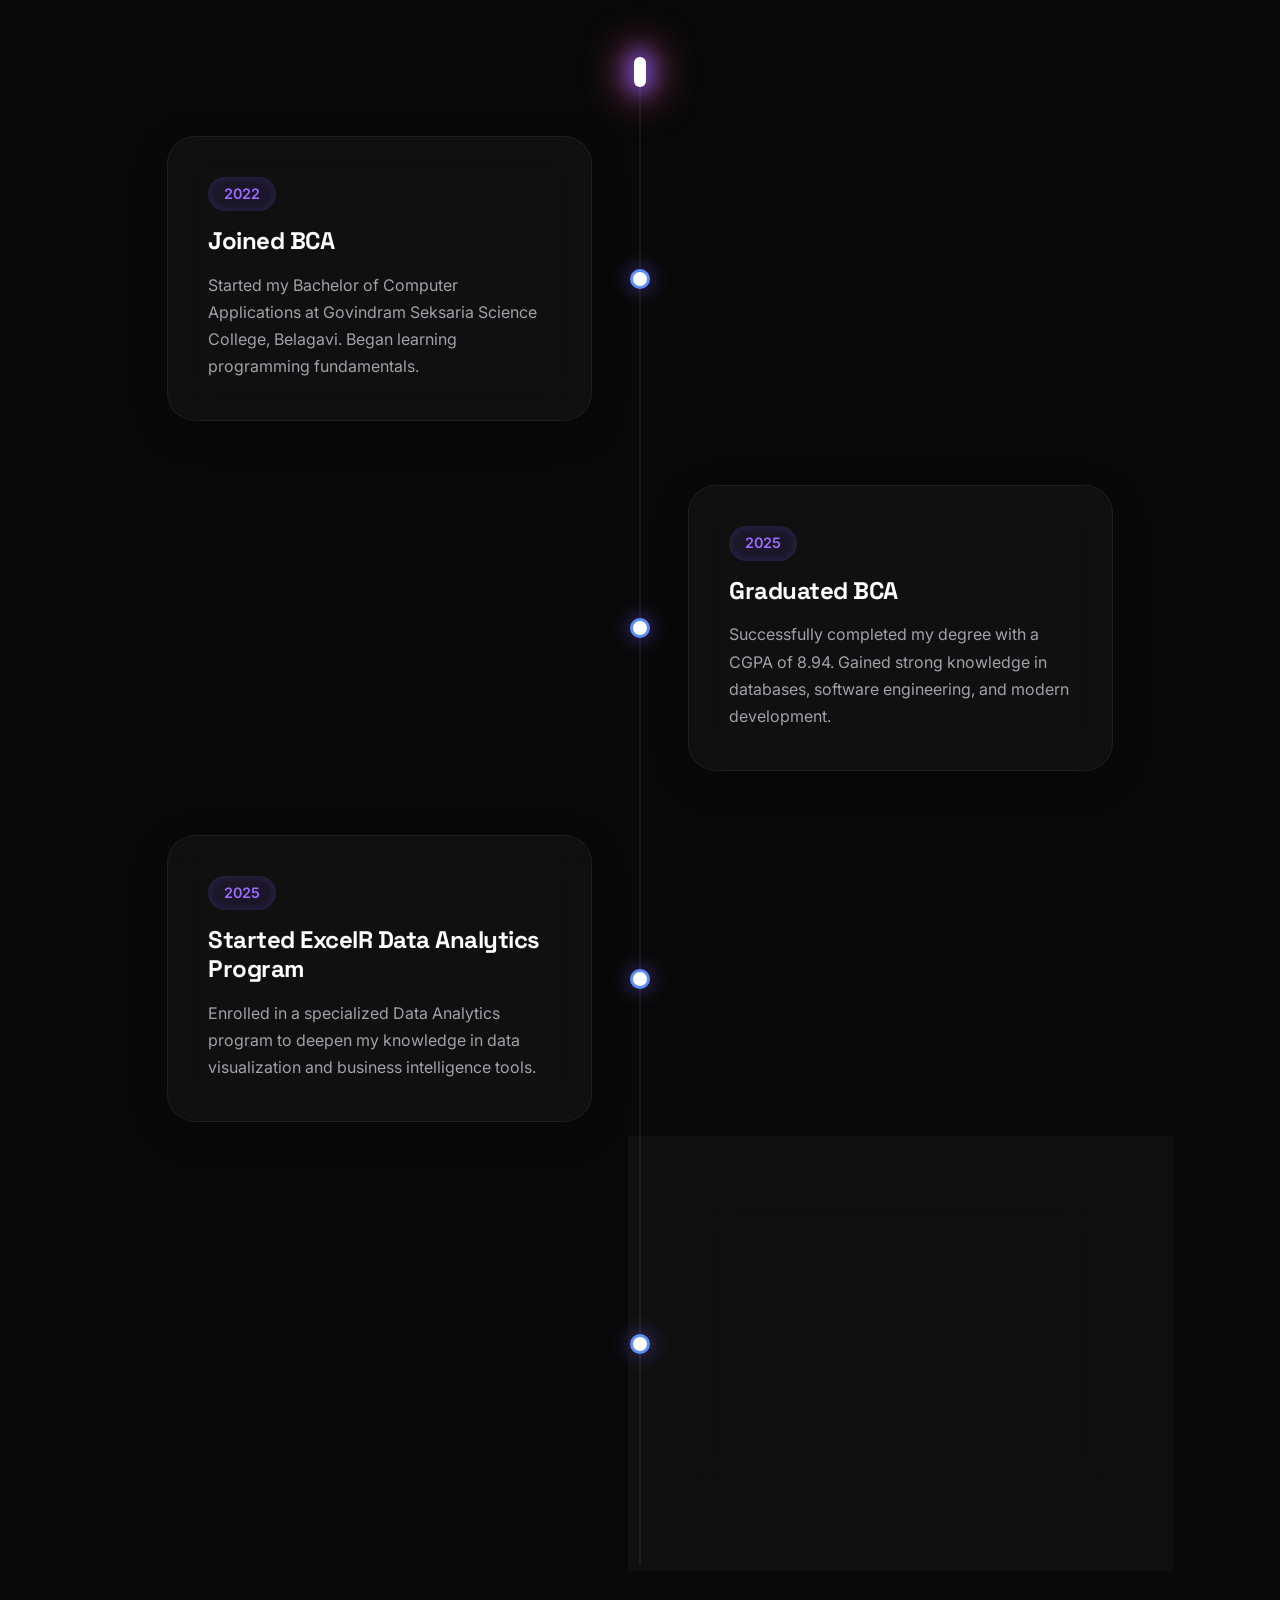
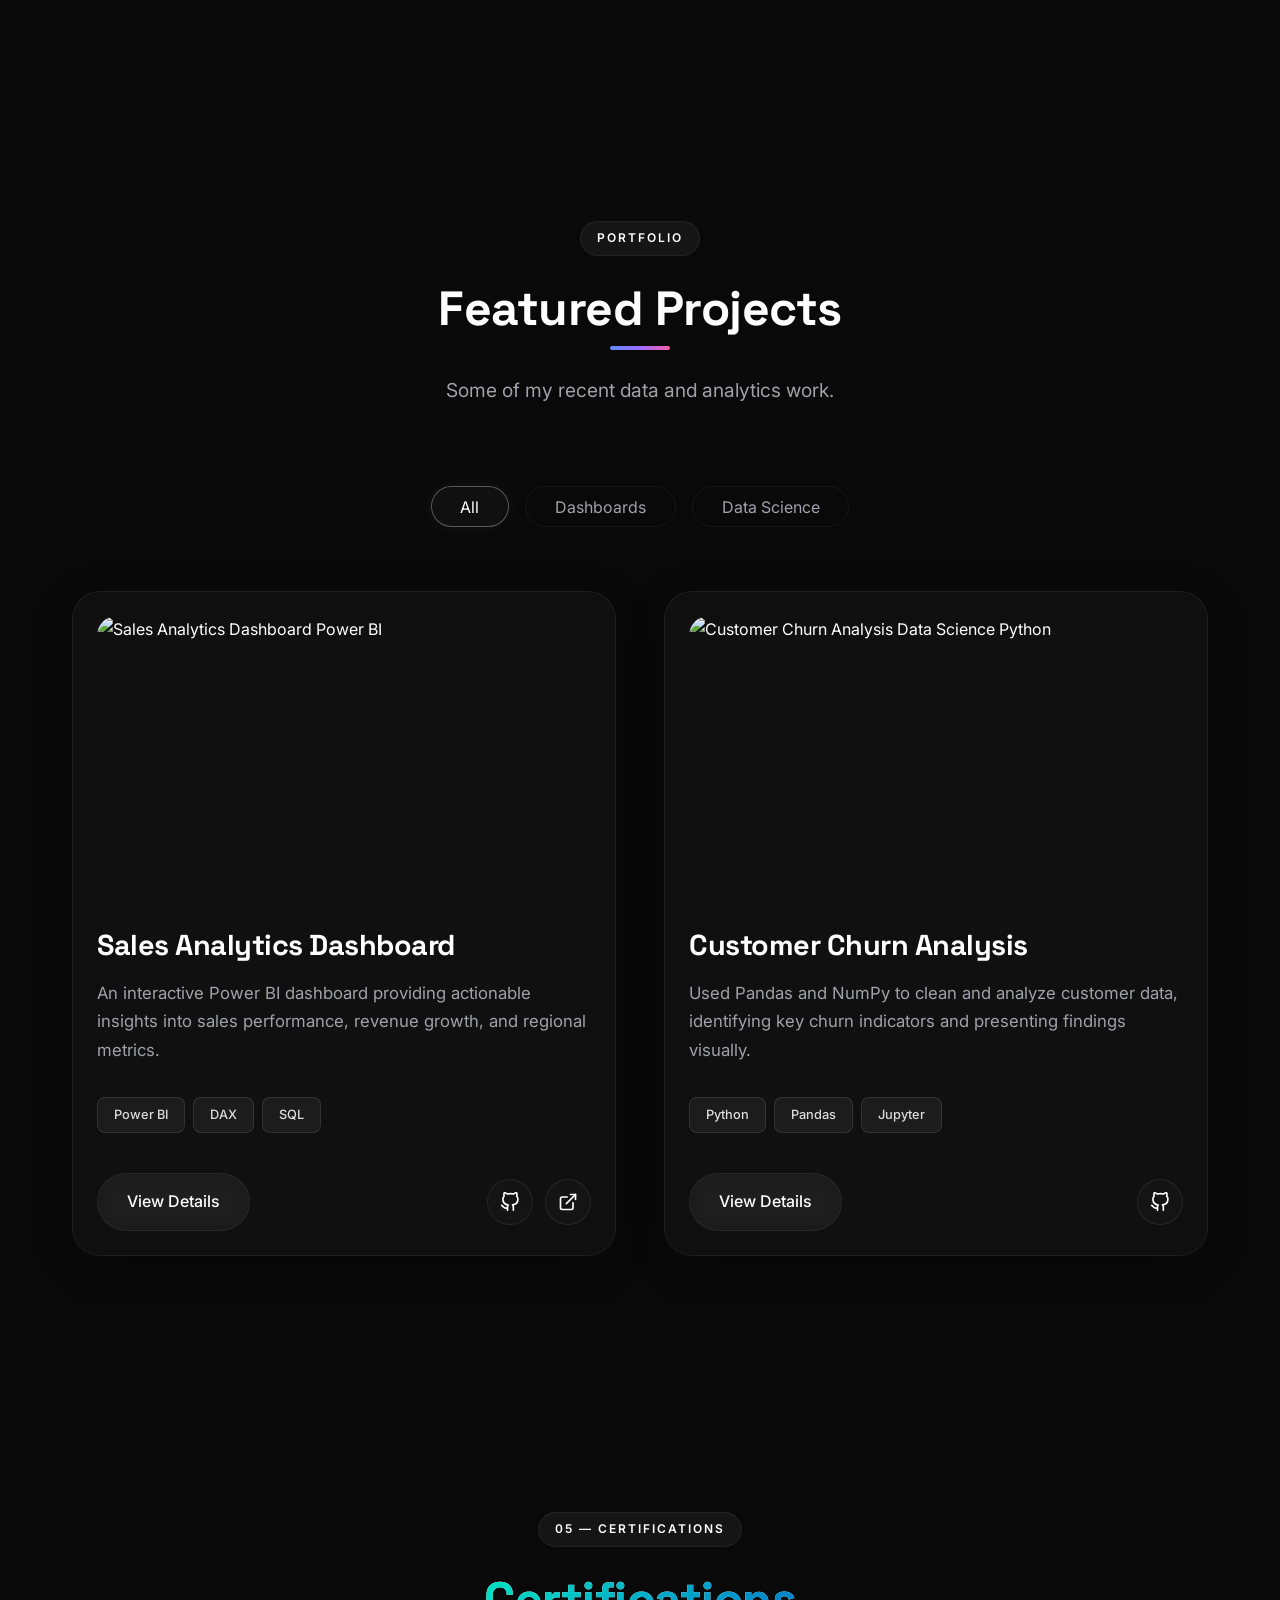
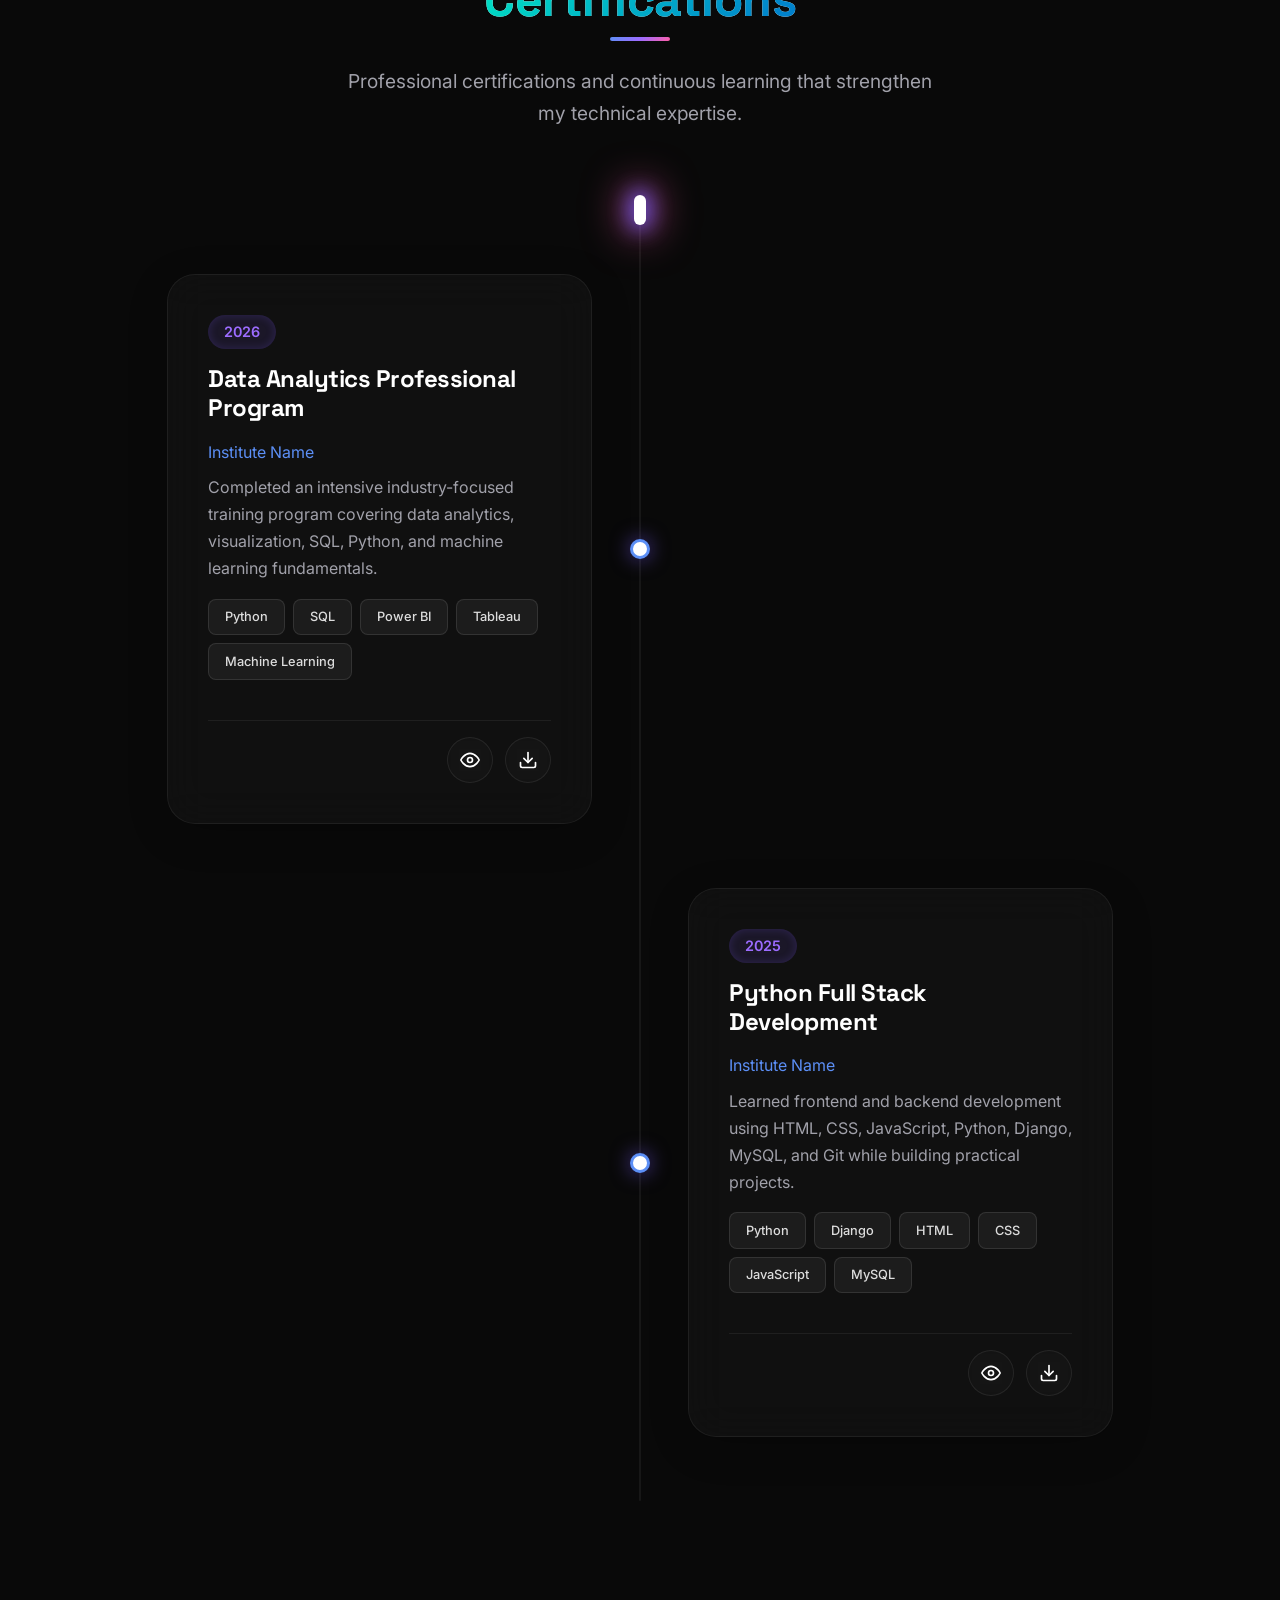
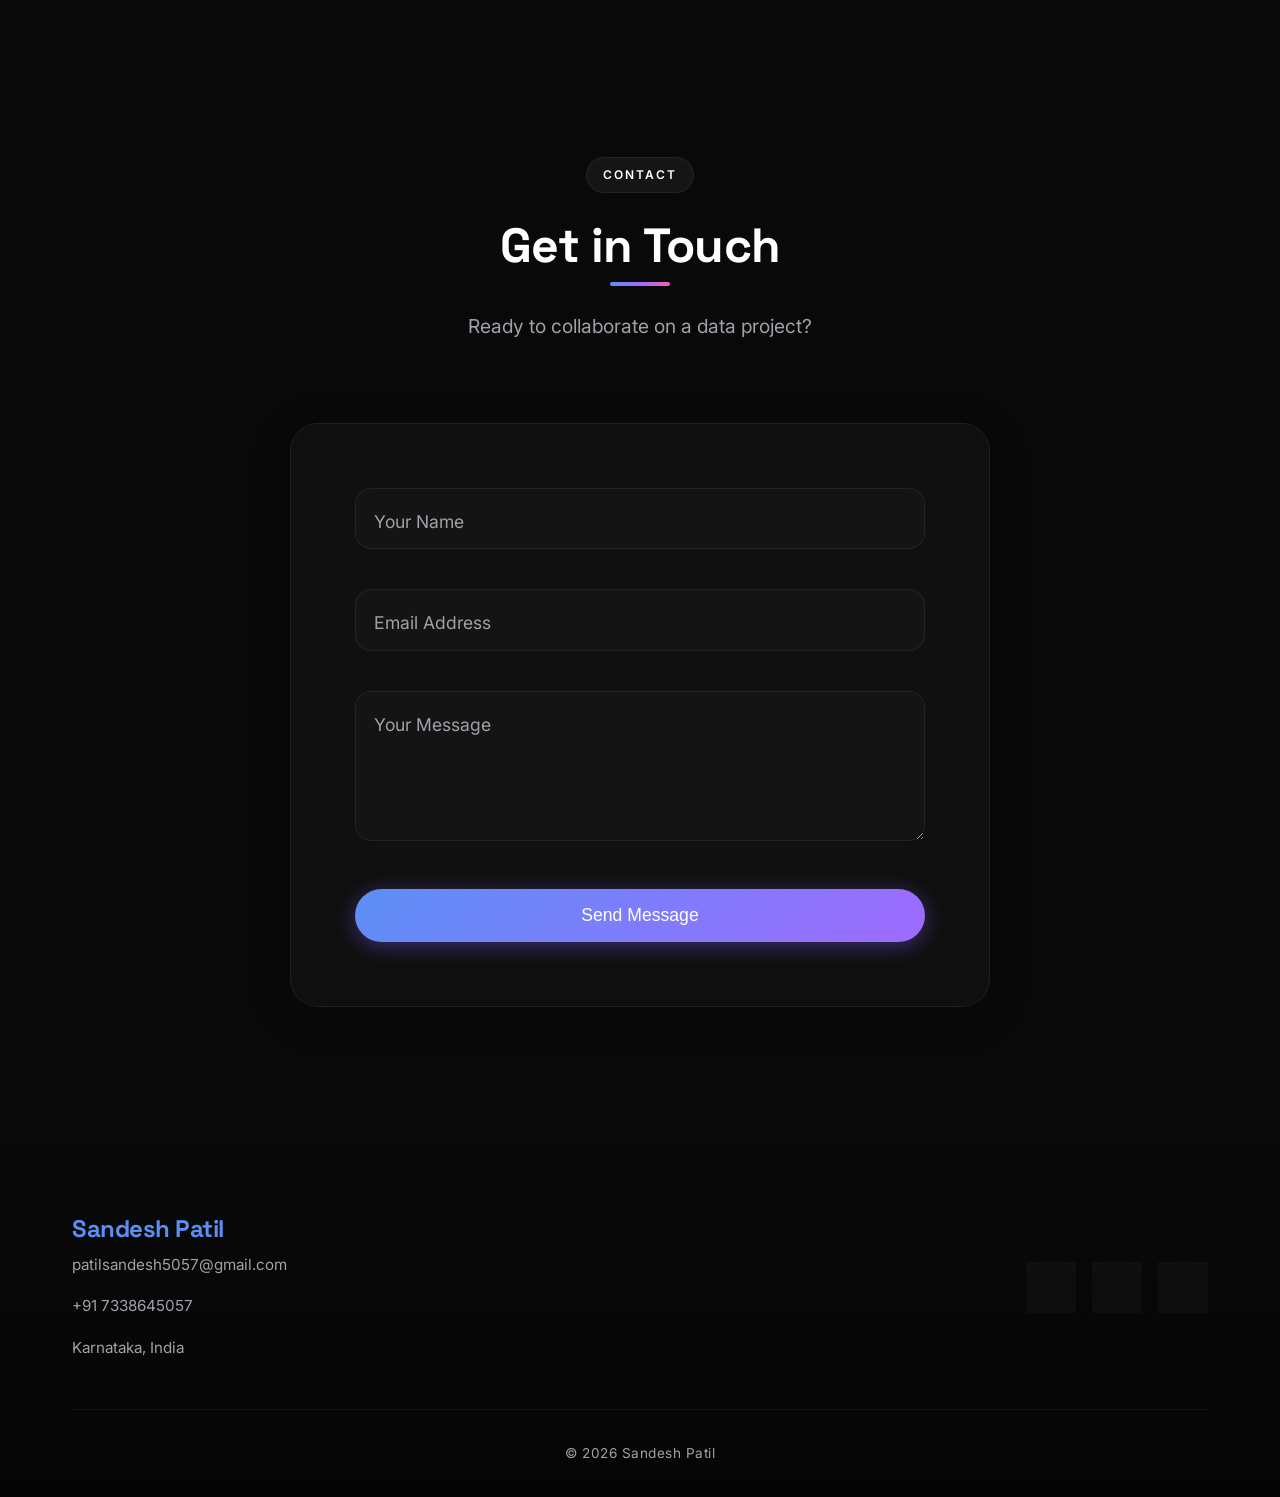
==== commit 7116ff93: "Changed Resume" ====
--- a/index.html
+++ b/index.html
@@ -729,17 +729,17 @@
         <div class="resume-modal-content glass-card">
             <div class="resume-modal-header">
                 <div>
-                    <h3 class="resume-modal-title">Resume</h3>
+                    <h3 class="resume-modal-title">RESUME</h3>
                     <p class="resume-modal-subtitle">Sandesh Patil's Professional Resume</p>
                 </div>
                 <div class="resume-modal-actions">
-                    <a href="assets/SSP.pdf" download class="btn btn-primary" id="download-resume-btn">Download
+                    <a href="assets/Resume.pdf" download class="btn btn-primary" id="download-resume-btn">Download
                         PDF</a>
                     <button id="close-resume-modal" class="resume-close-btn" aria-label="Close modal">&times;</button>
                 </div>
             </div>
             <div class="resume-modal-body">
-                <iframe src="assets/Sandesh_Patil.pdf" class="resume-iframe" title="Resume PDF Preview"></iframe>
+                <iframe src="assets/Resume.pdf" class="resume-iframe" title="Resume PDF Preview"></iframe>
             </div>
         </div>
     </div>
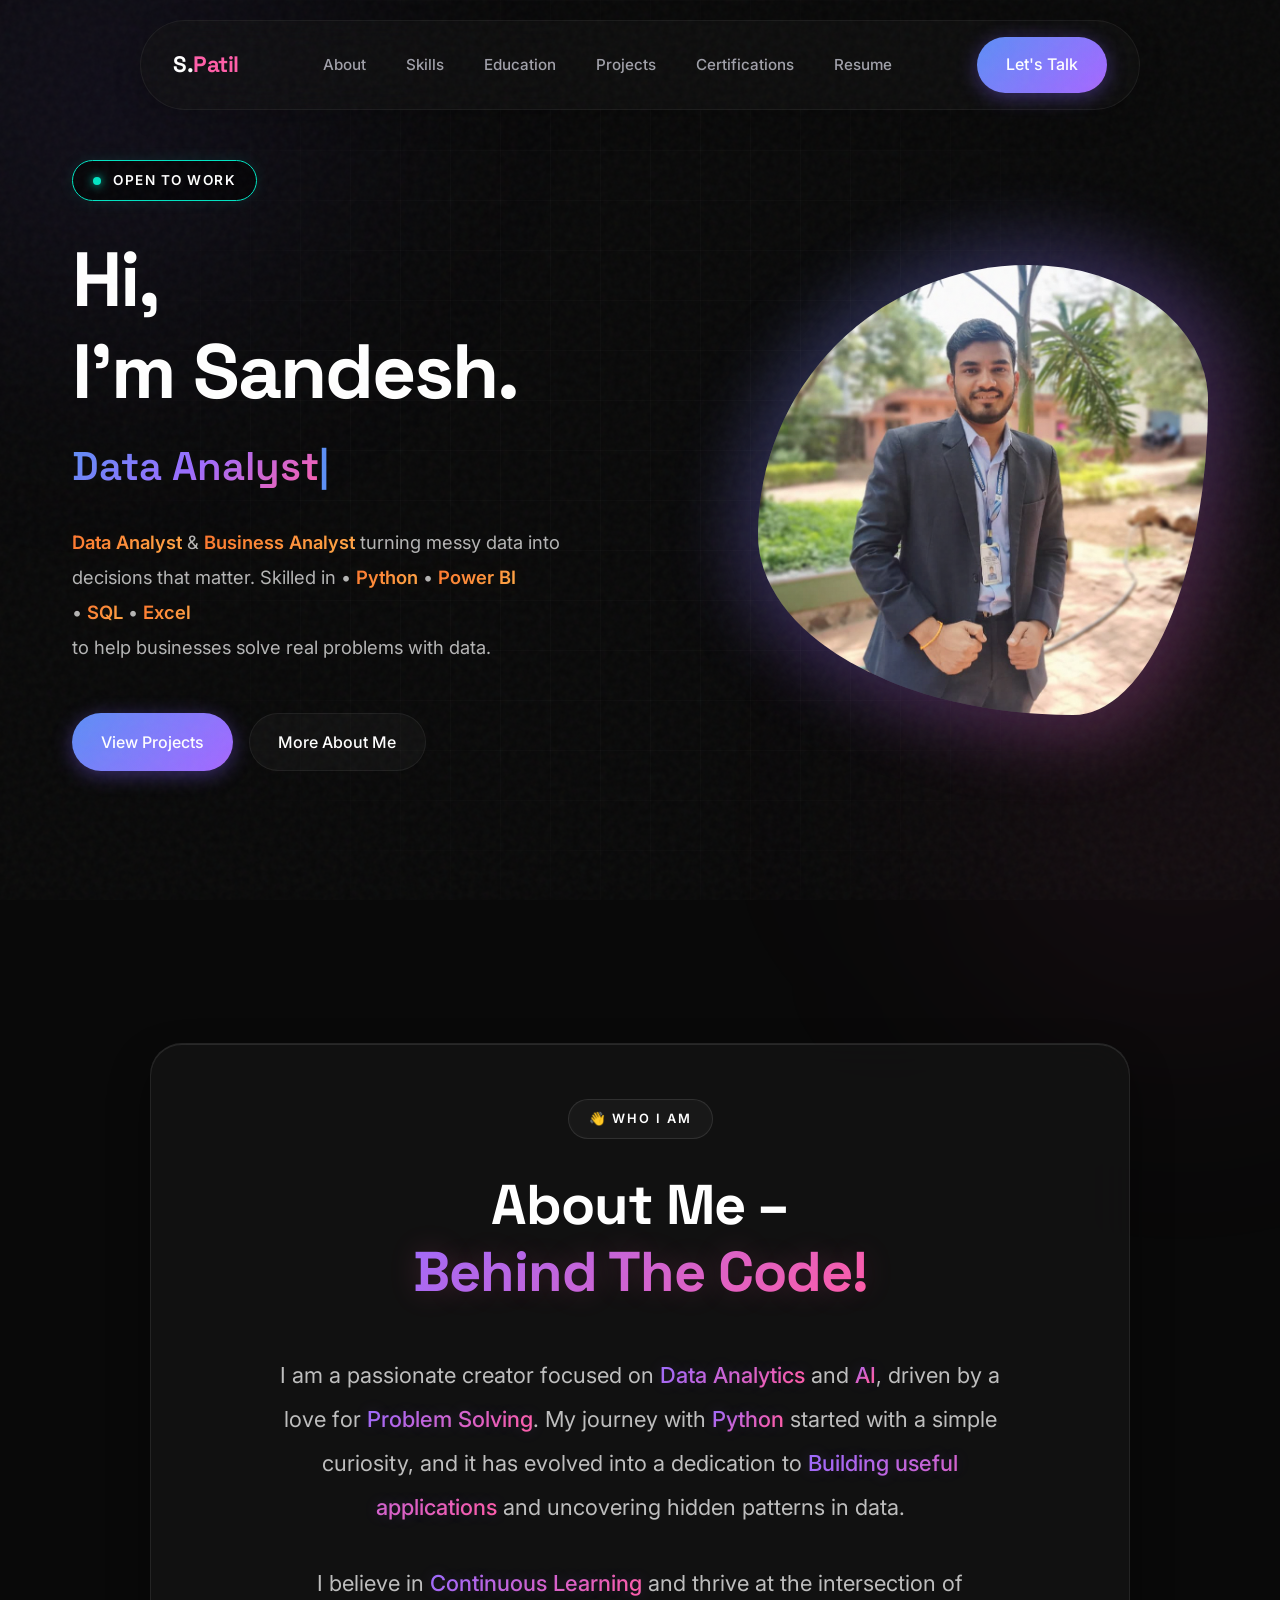
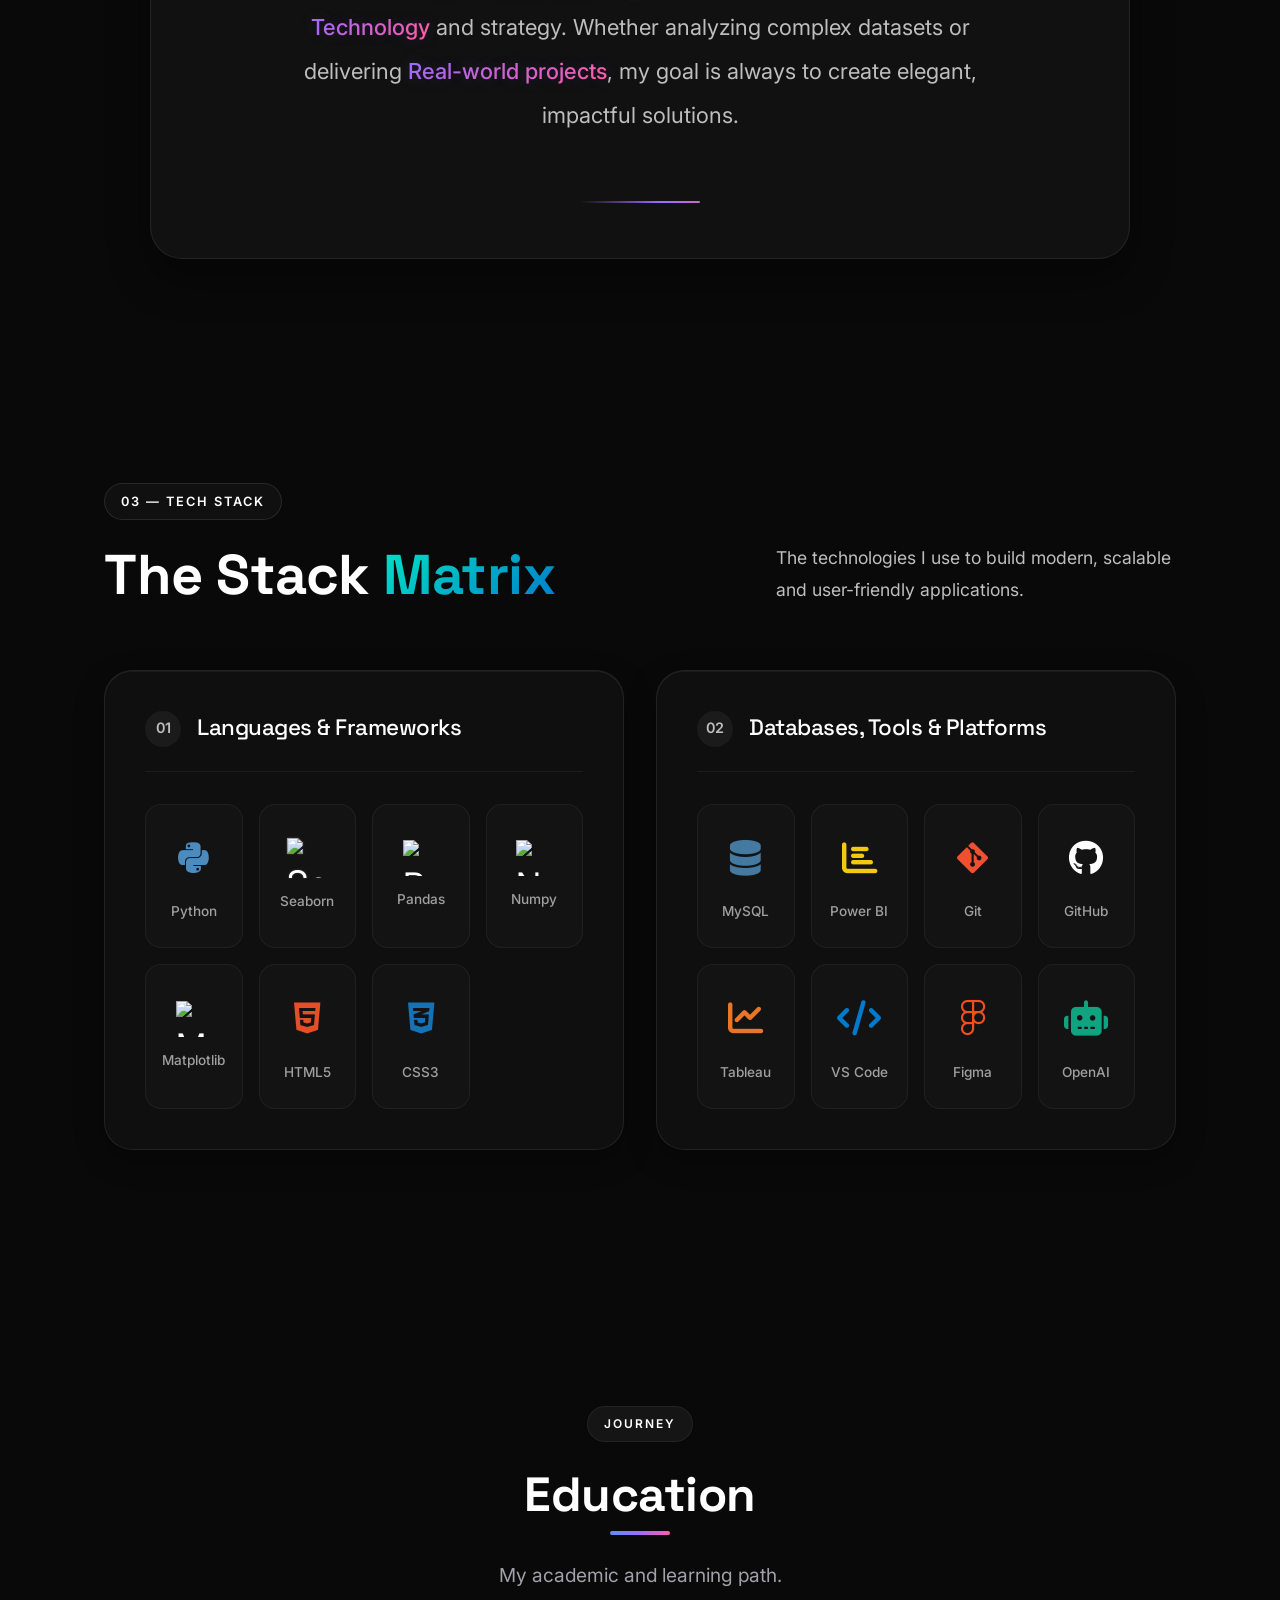
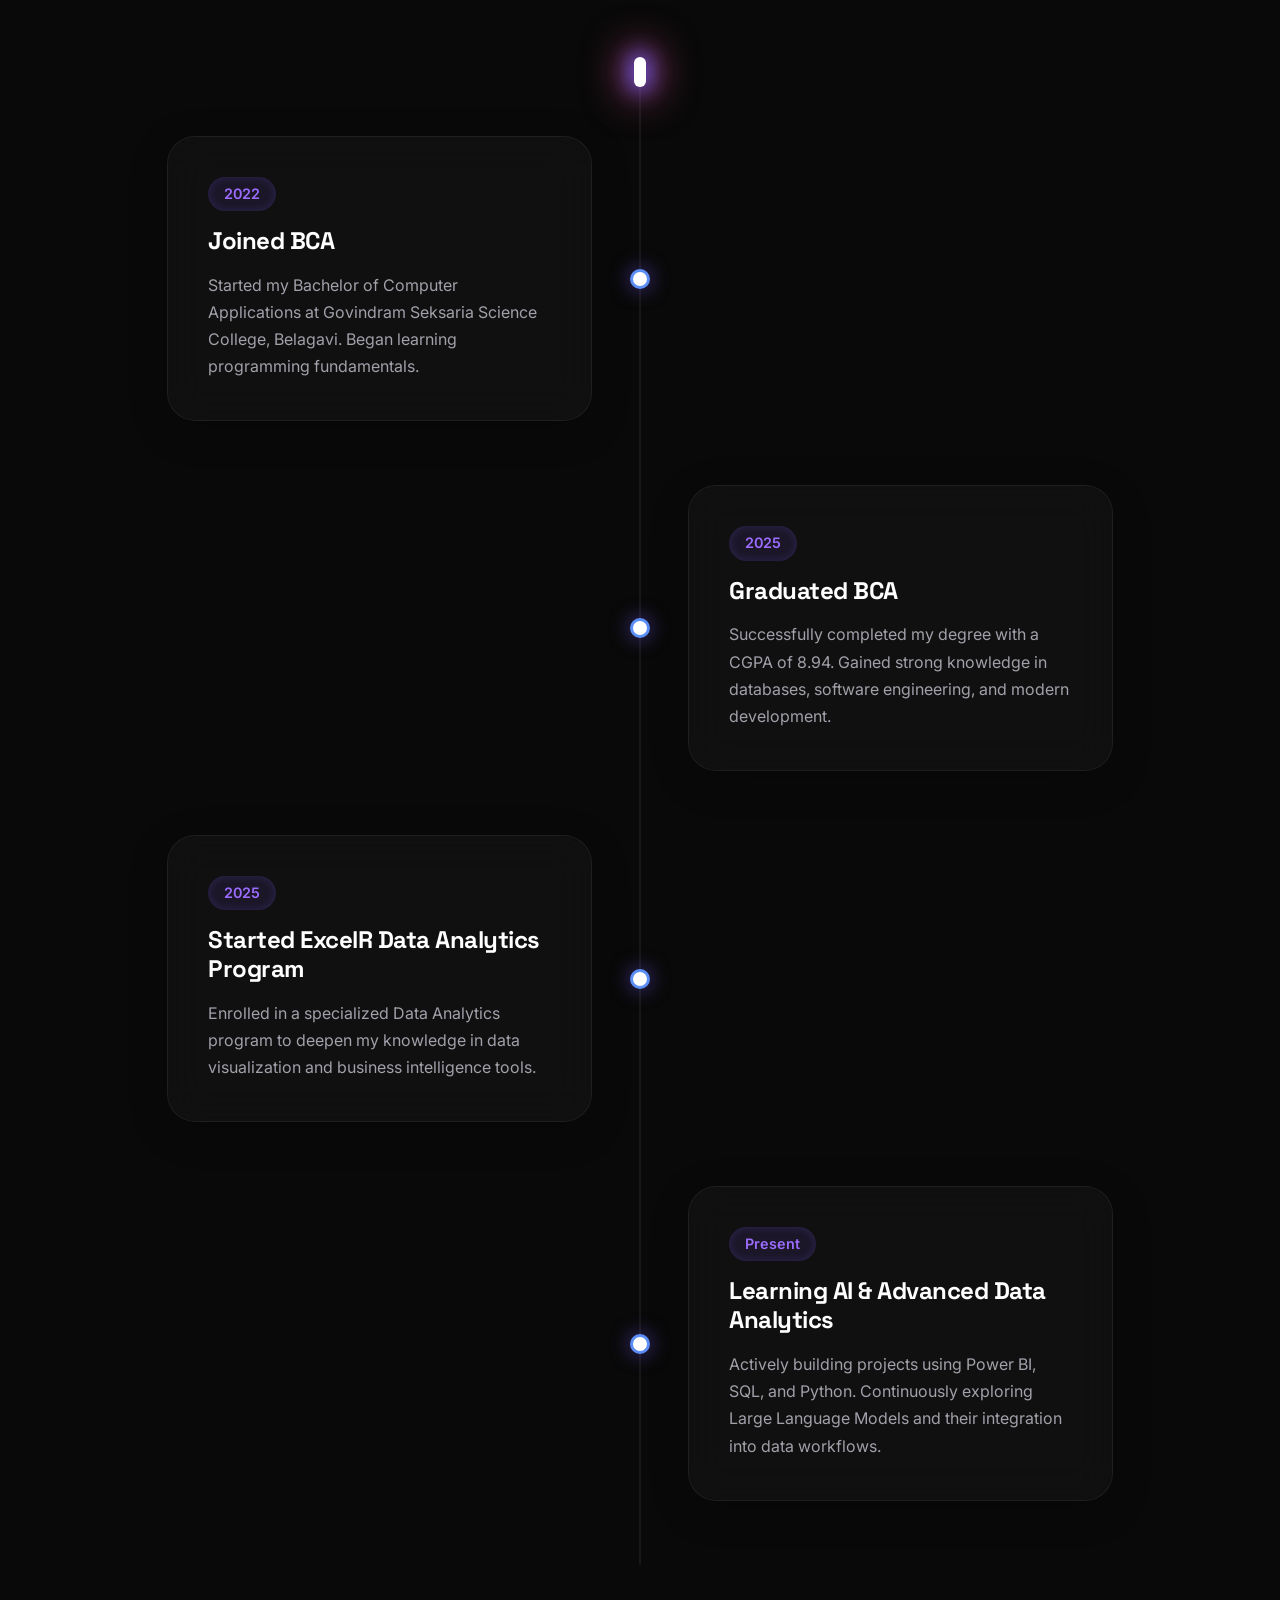
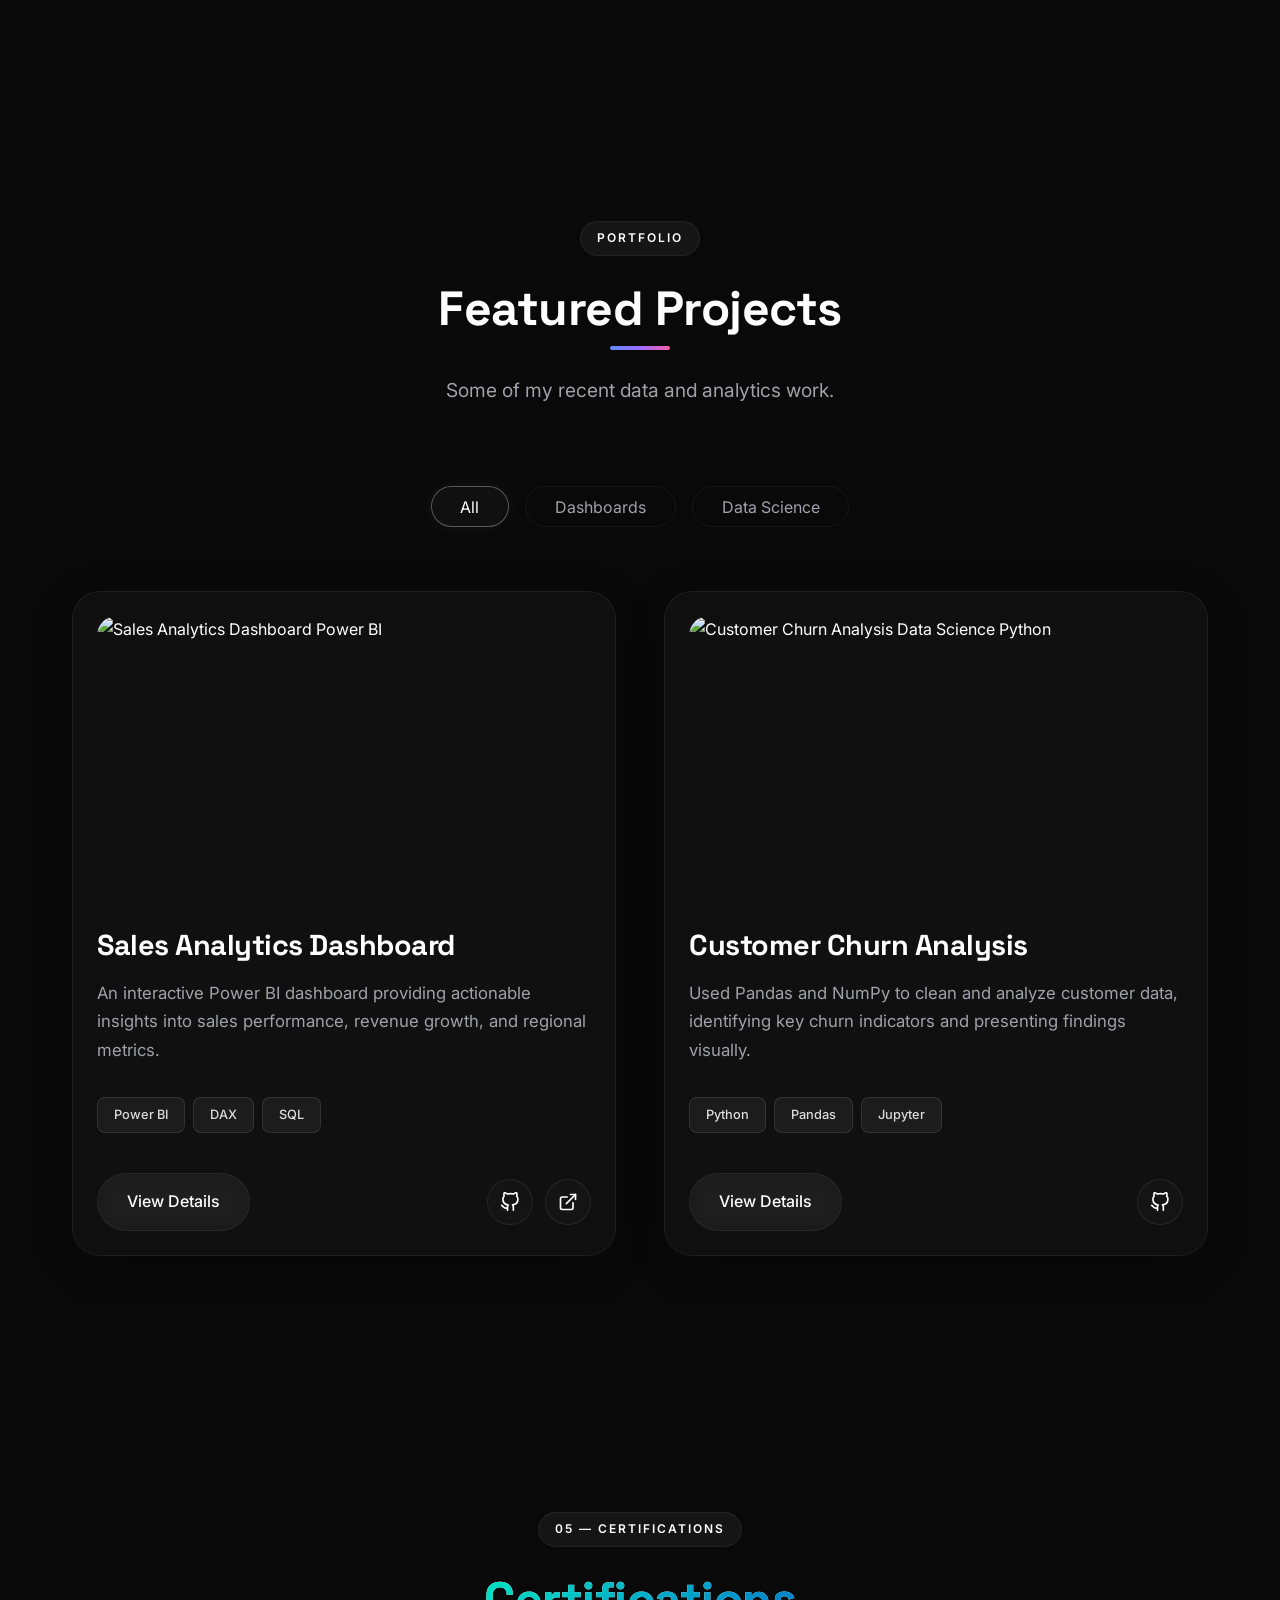
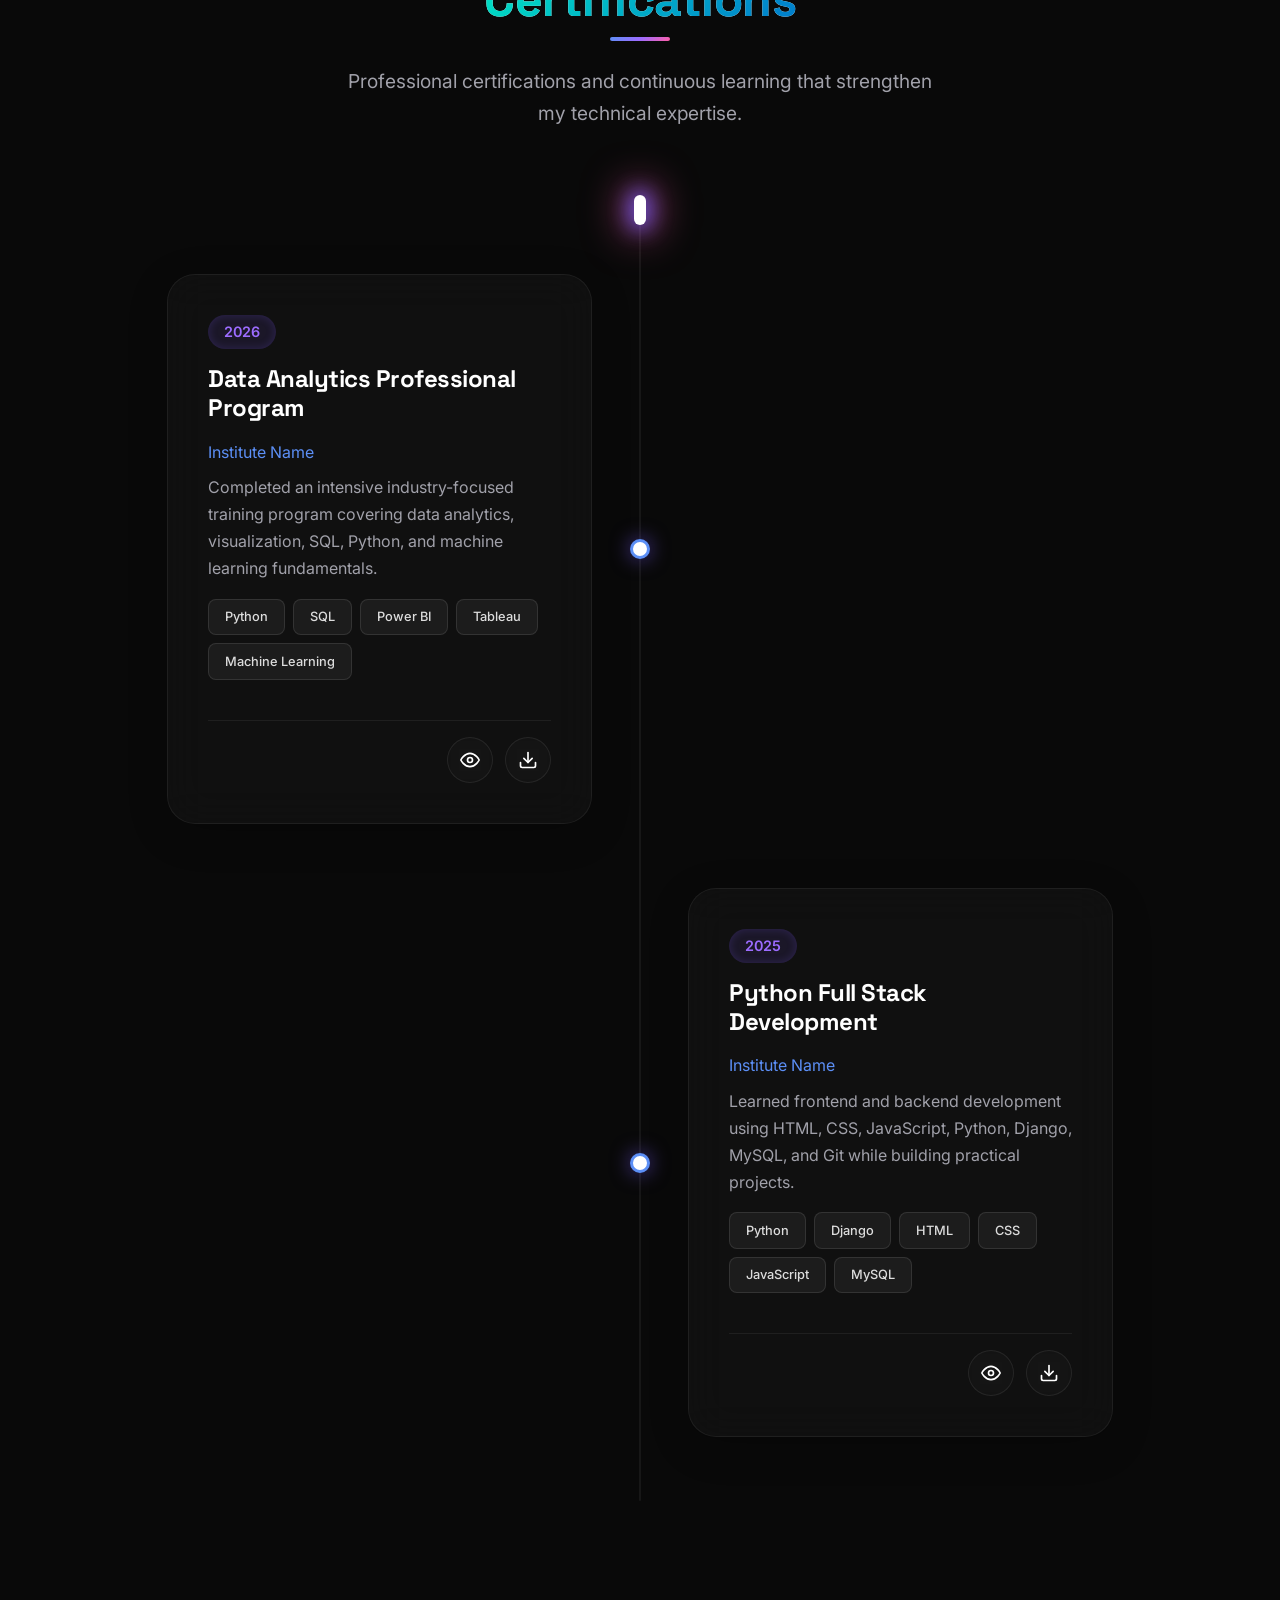
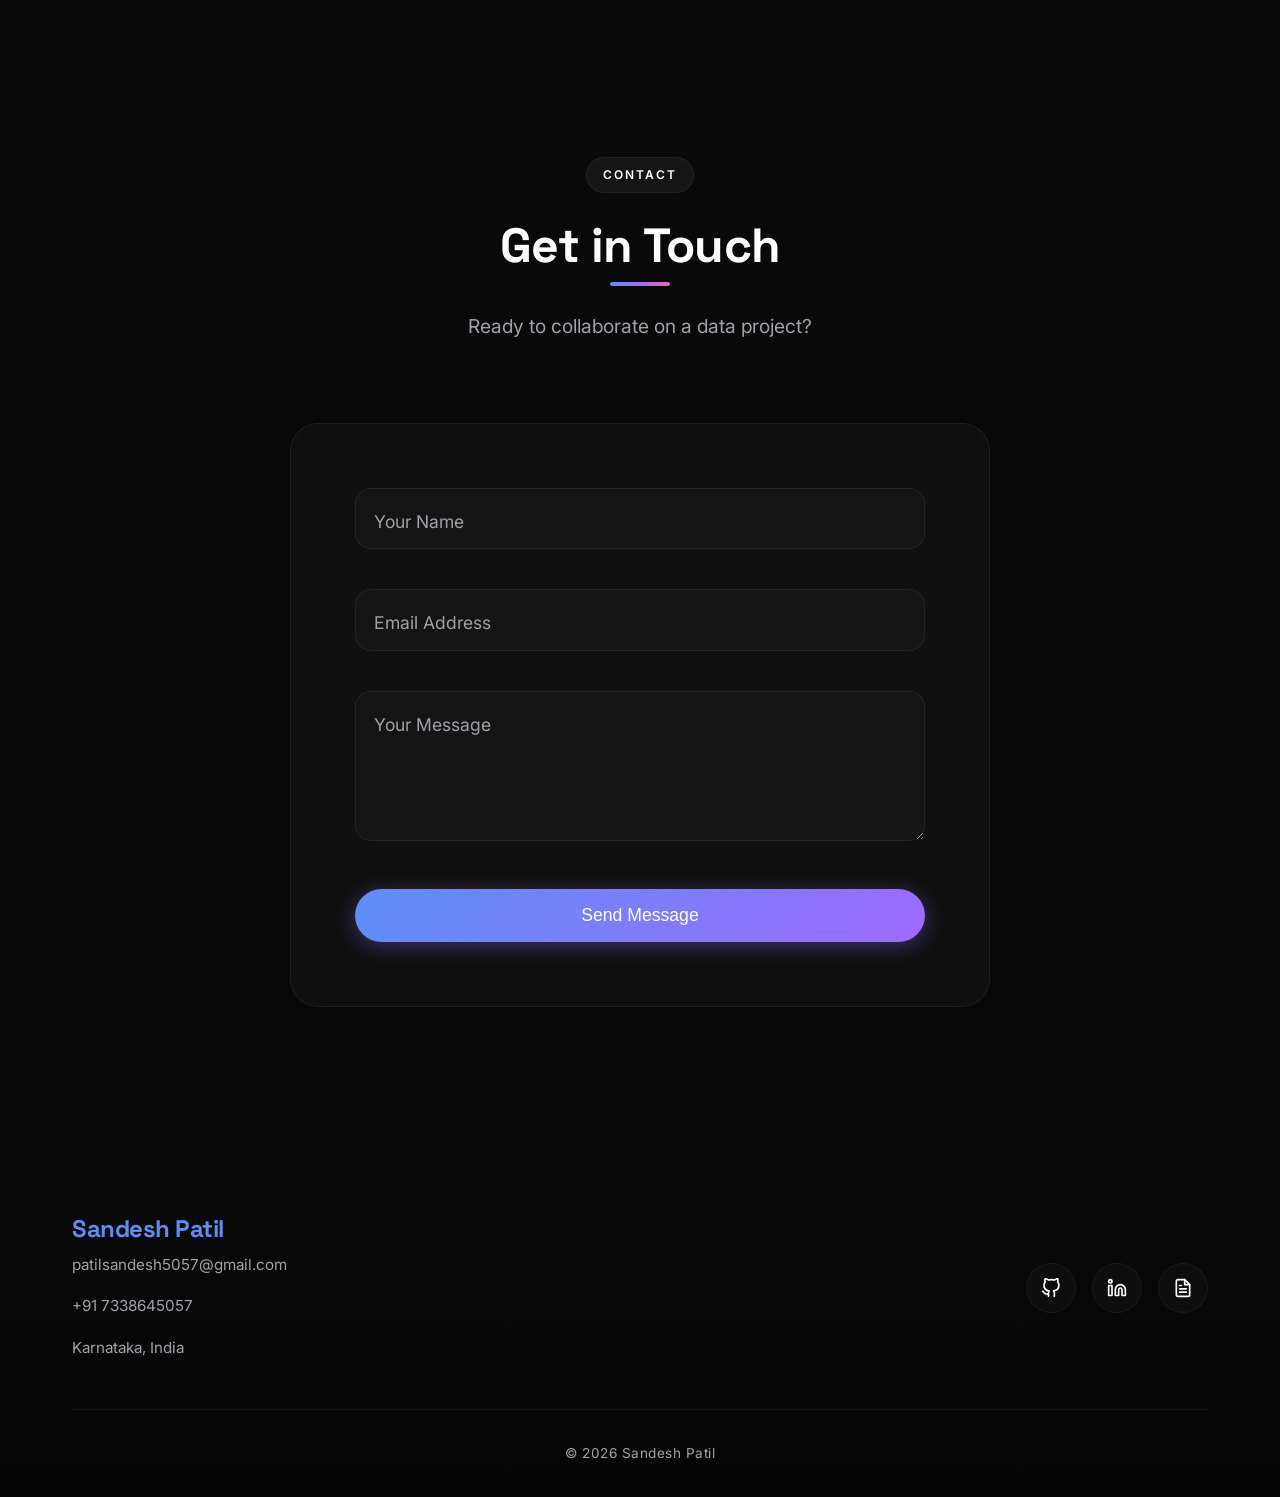
==== commit 8d60e605: "fixed the file name errors" ====
--- a/index.html
+++ b/index.html
@@ -26,7 +26,7 @@
     <meta property="og:title" content="Sandesh Patil | Data Analyst & Data Science Portfolio">
     <meta property="og:description"
         content="Sandesh Patil is a Data Analyst skilled in Python, SQL, Power BI, Tableau, Data Visualization, Machine Learning, and Data Analytics.">
-    <meta property="og:image" content="https://sandeshpatil.vercel.app/assets/profile.jpeg">
+    <meta property="og:image" content="https://sandeshpatil.vercel.app/assets/sandesh.jpeg">
     <meta property="og:url" content="https://sandeshpatil.vercel.app/">
     <meta property="og:type" content="website">
     <meta property="og:site_name" content="Sandesh Patil Portfolio">
@@ -36,7 +36,7 @@
     <meta name="twitter:title" content="Sandesh Patil | Data Analyst & Data Science Portfolio">
     <meta name="twitter:description"
         content="Sandesh Patil is a Data Analyst skilled in Python, SQL, Power BI, Tableau, Data Visualization, Machine Learning, and Data Analytics.">
-    <meta name="twitter:image" content="https://sandeshpatil.vercel.app/assets/profile.jpeg">
+    <meta name="twitter:image" content="https://sandeshpatil.vercel.app/assets/sandesh.jpeg">
     <meta name="twitter:creator" content="@sandesh-patil18">
 
     <!-- Structured Data JSON-LD -->
@@ -61,9 +61,9 @@
     </script>
 
     <!-- Favicon Configuration -->
-    <link rel="icon" href="/favicon.ico" sizes="any">
+    <!-- <link rel="icon" href="/favicon.ico" sizes="any">
     <link rel="apple-touch-icon" href="/apple-touch-icon.png">
-    <link rel="manifest" href="/site.webmanifest">
+    <link rel="manifest" href="/site.webmanifest"> -->
 
     <!-- Preconnect & Fonts -->
     <link rel="preconnect" href="https://fonts.googleapis.com">
@@ -88,7 +88,7 @@
     <!-- Floating Navbar -->
     <header id="navbar" class="floating-nav">
         <nav class="nav-container" aria-label="Main Navigation">
-            <a href="#" class="logo" aria-label="Sandesh Patil Home">Sandesh Patil<span>.</span></a>
+            <a href="#" class="logo" aria-label="Sandesh Patil Home">S.<span>Patil</span></a>
 
             <!-- Desktop Links -->
             <ul class="nav-links">
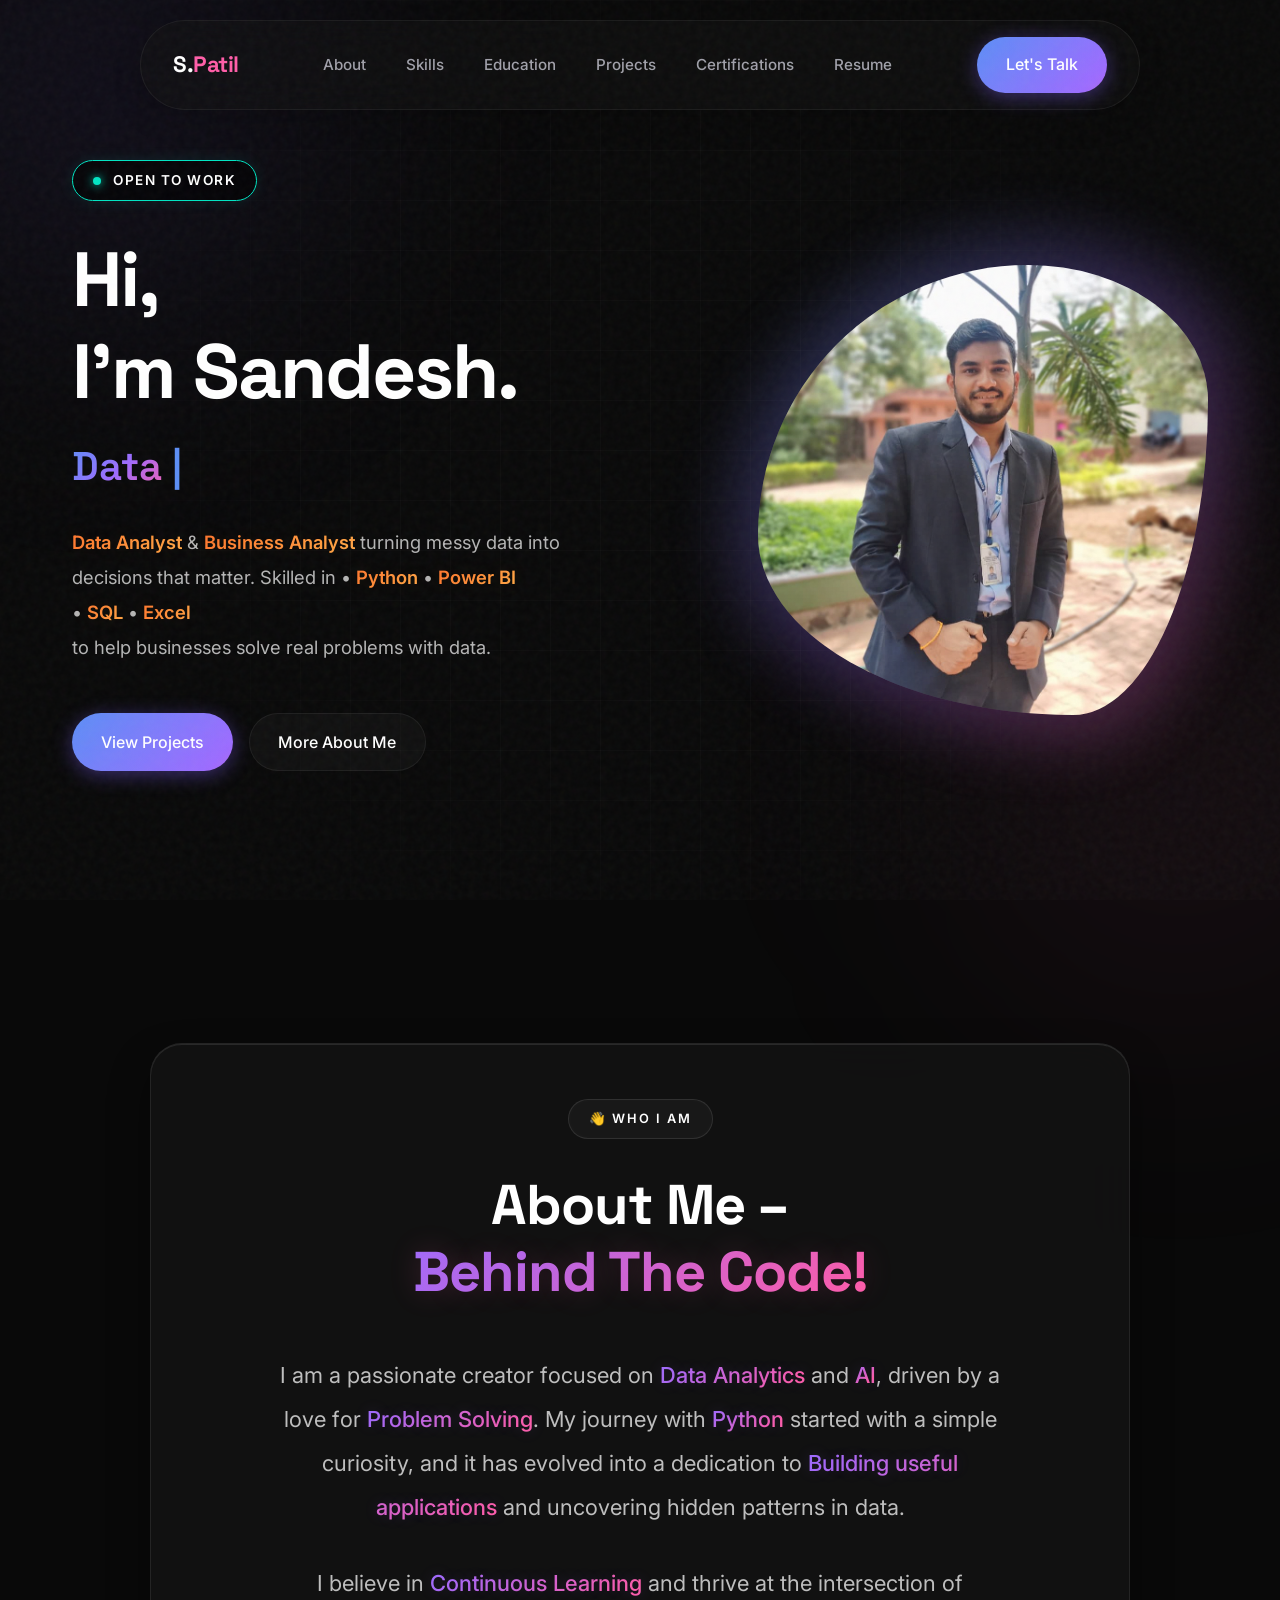
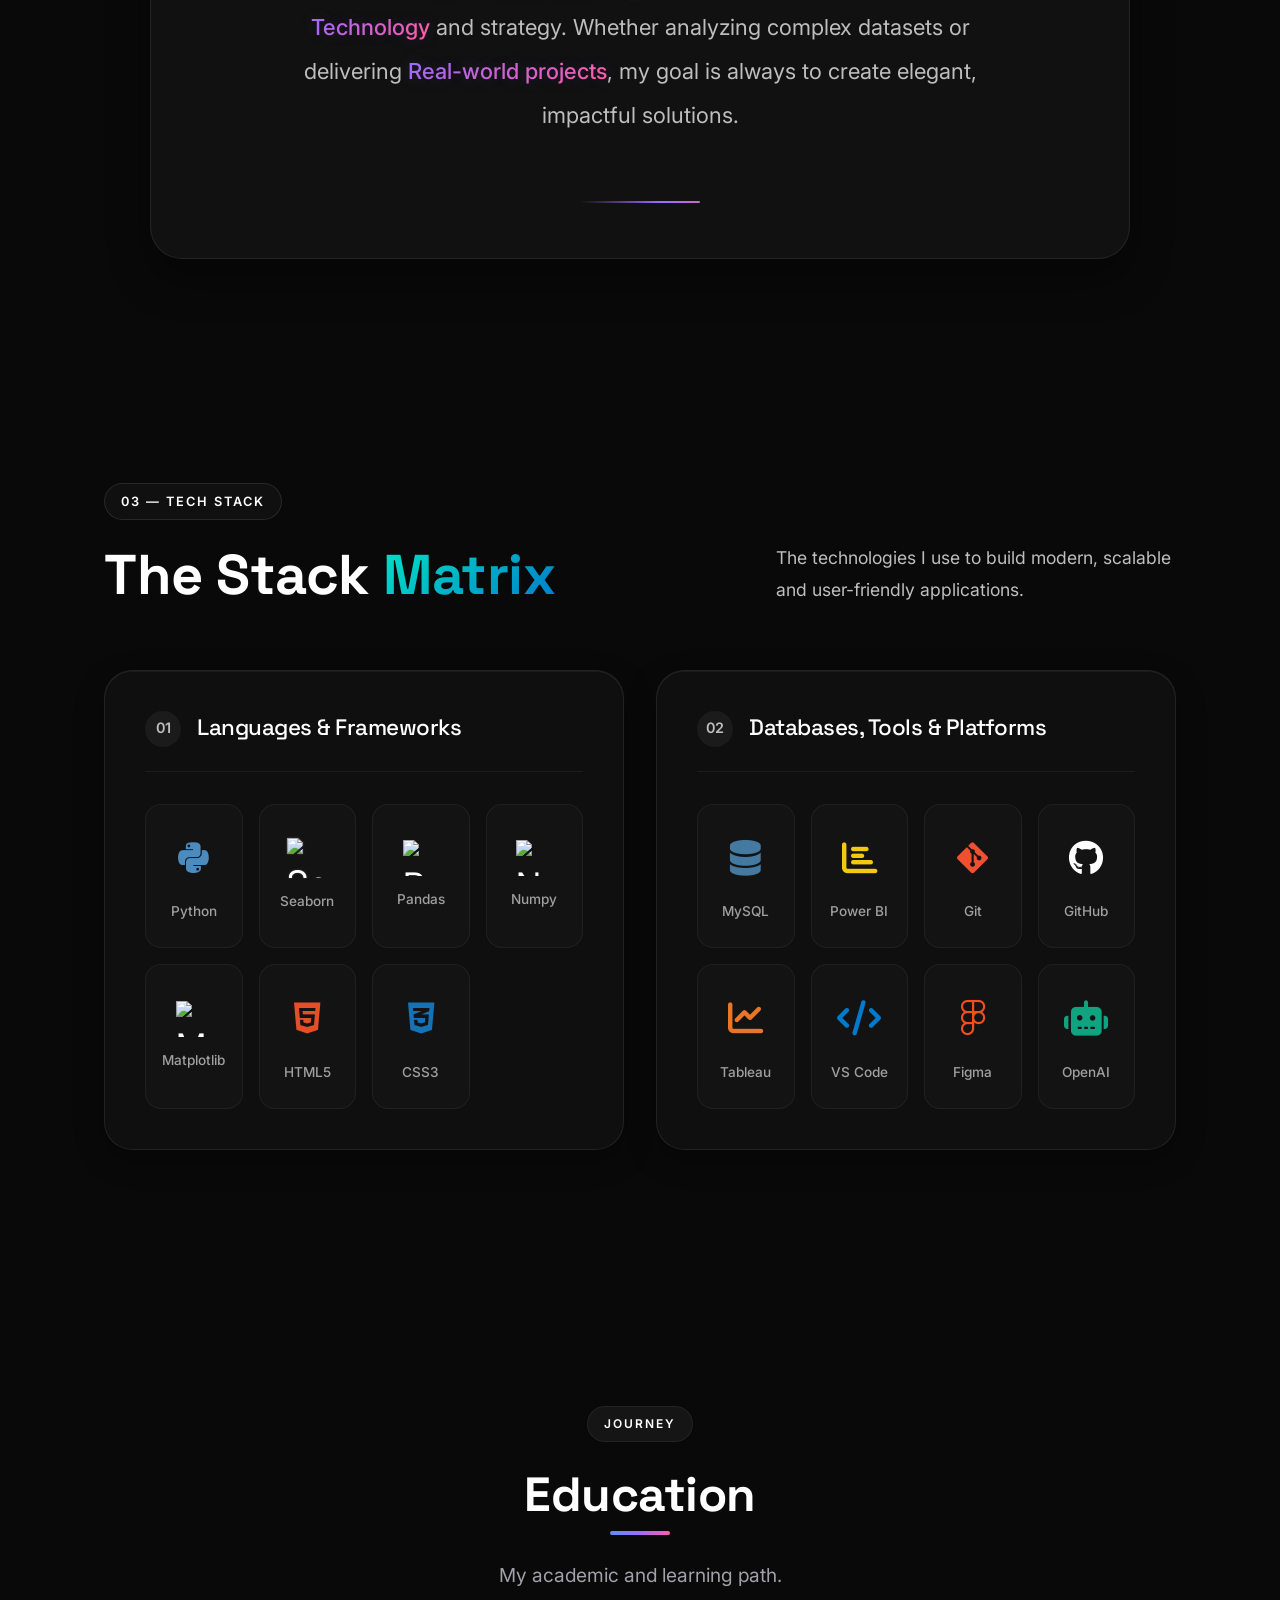
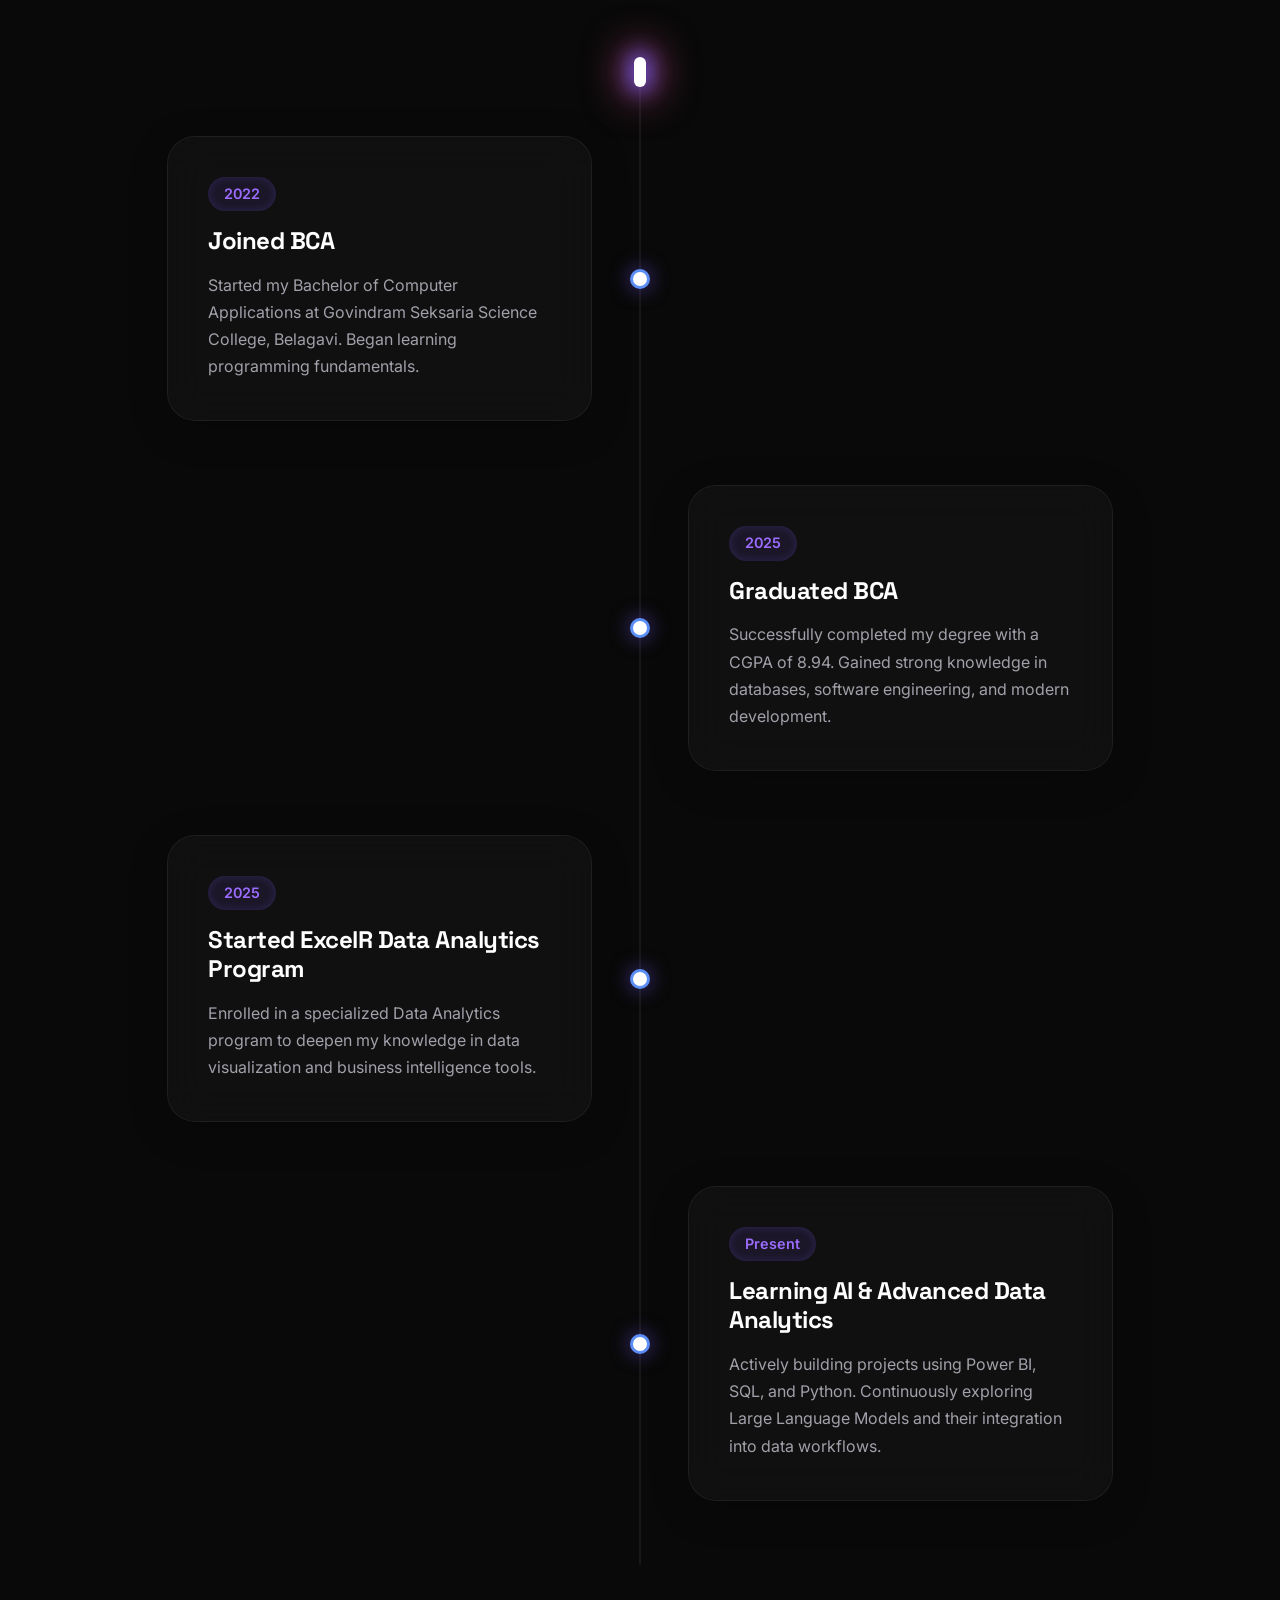
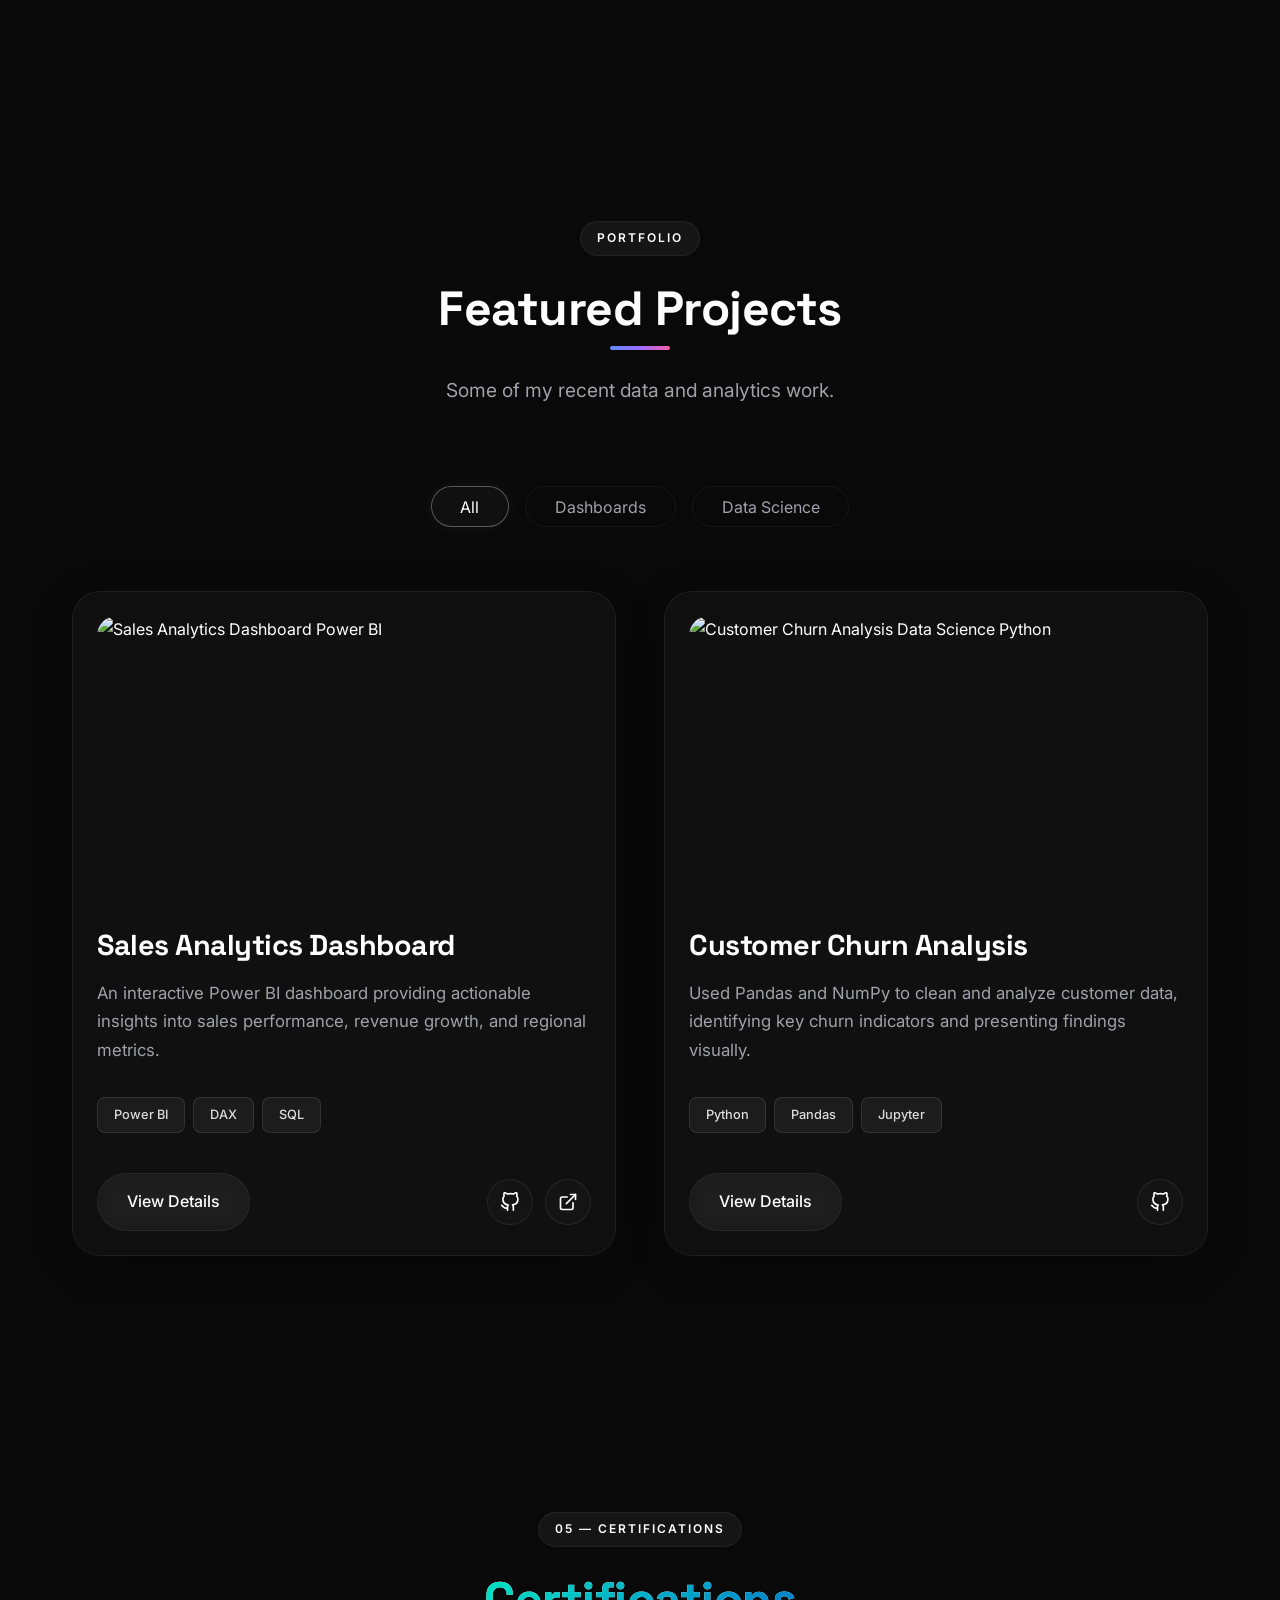
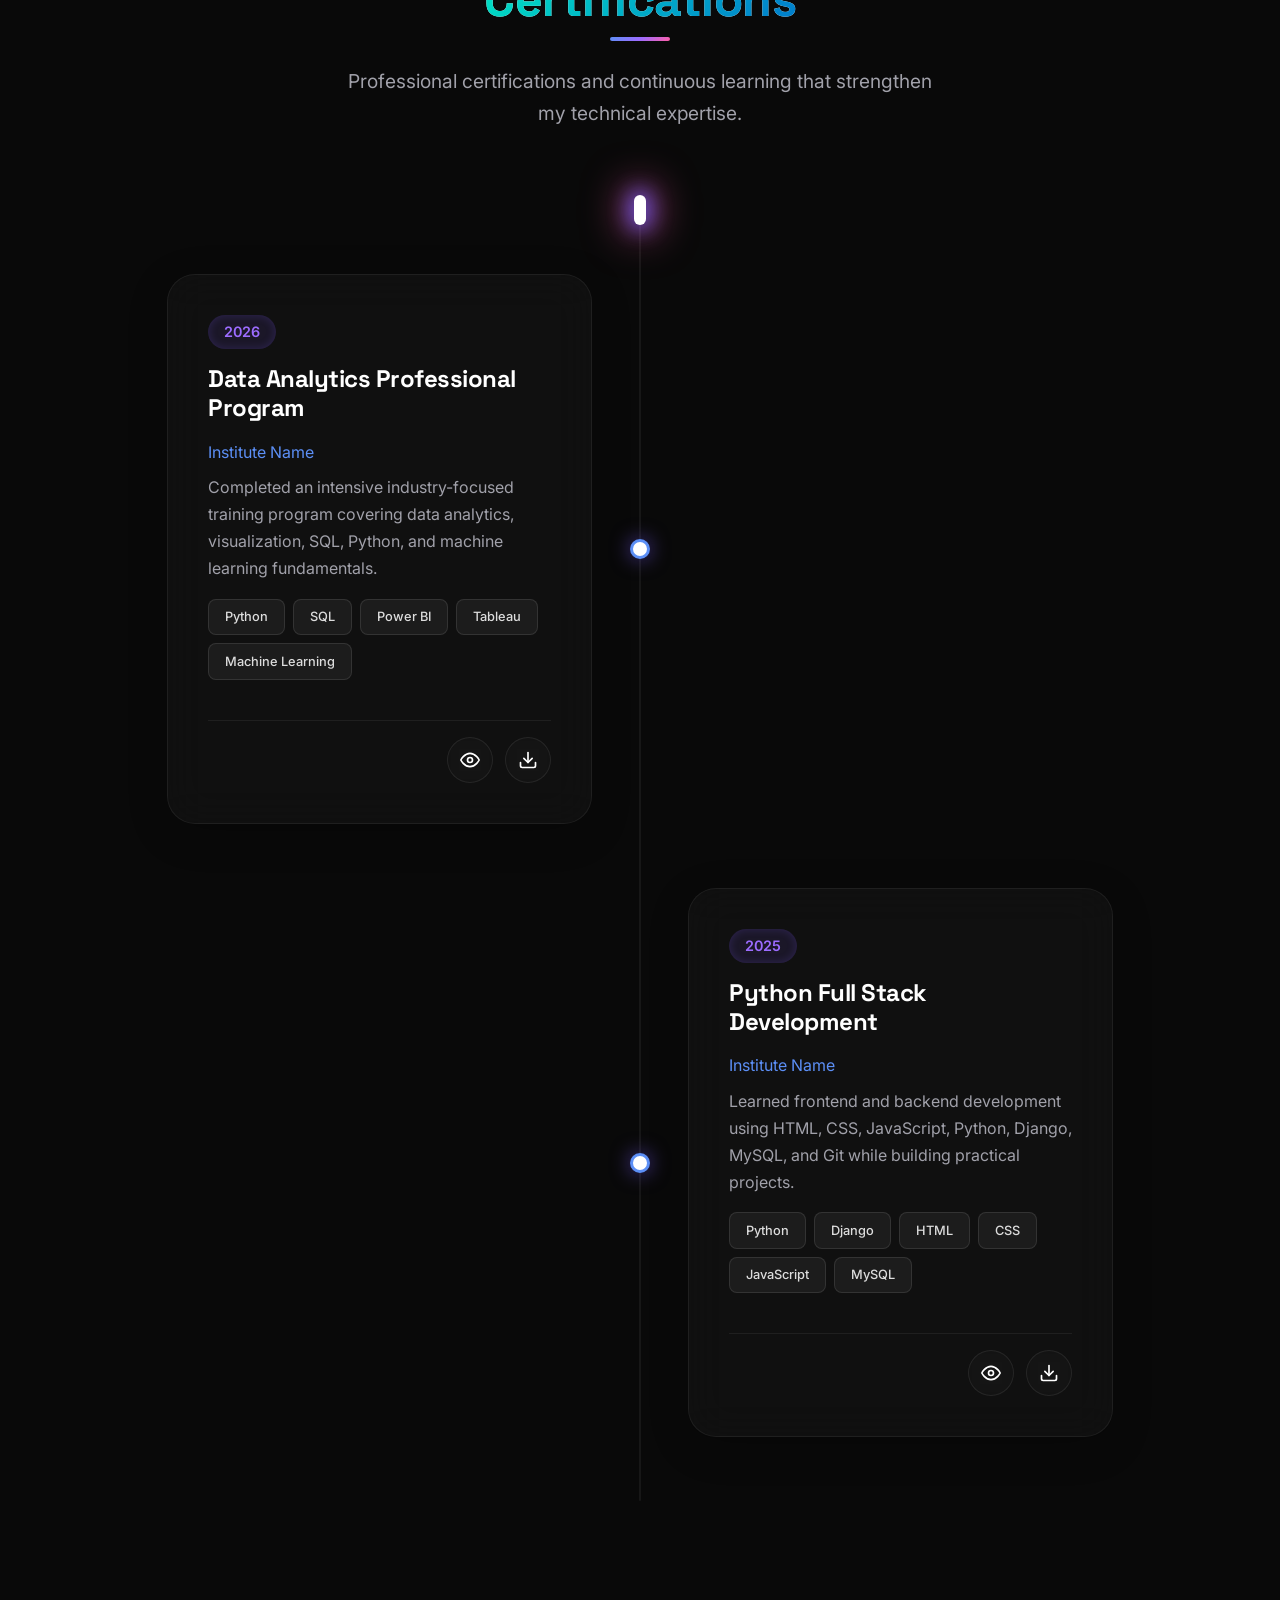
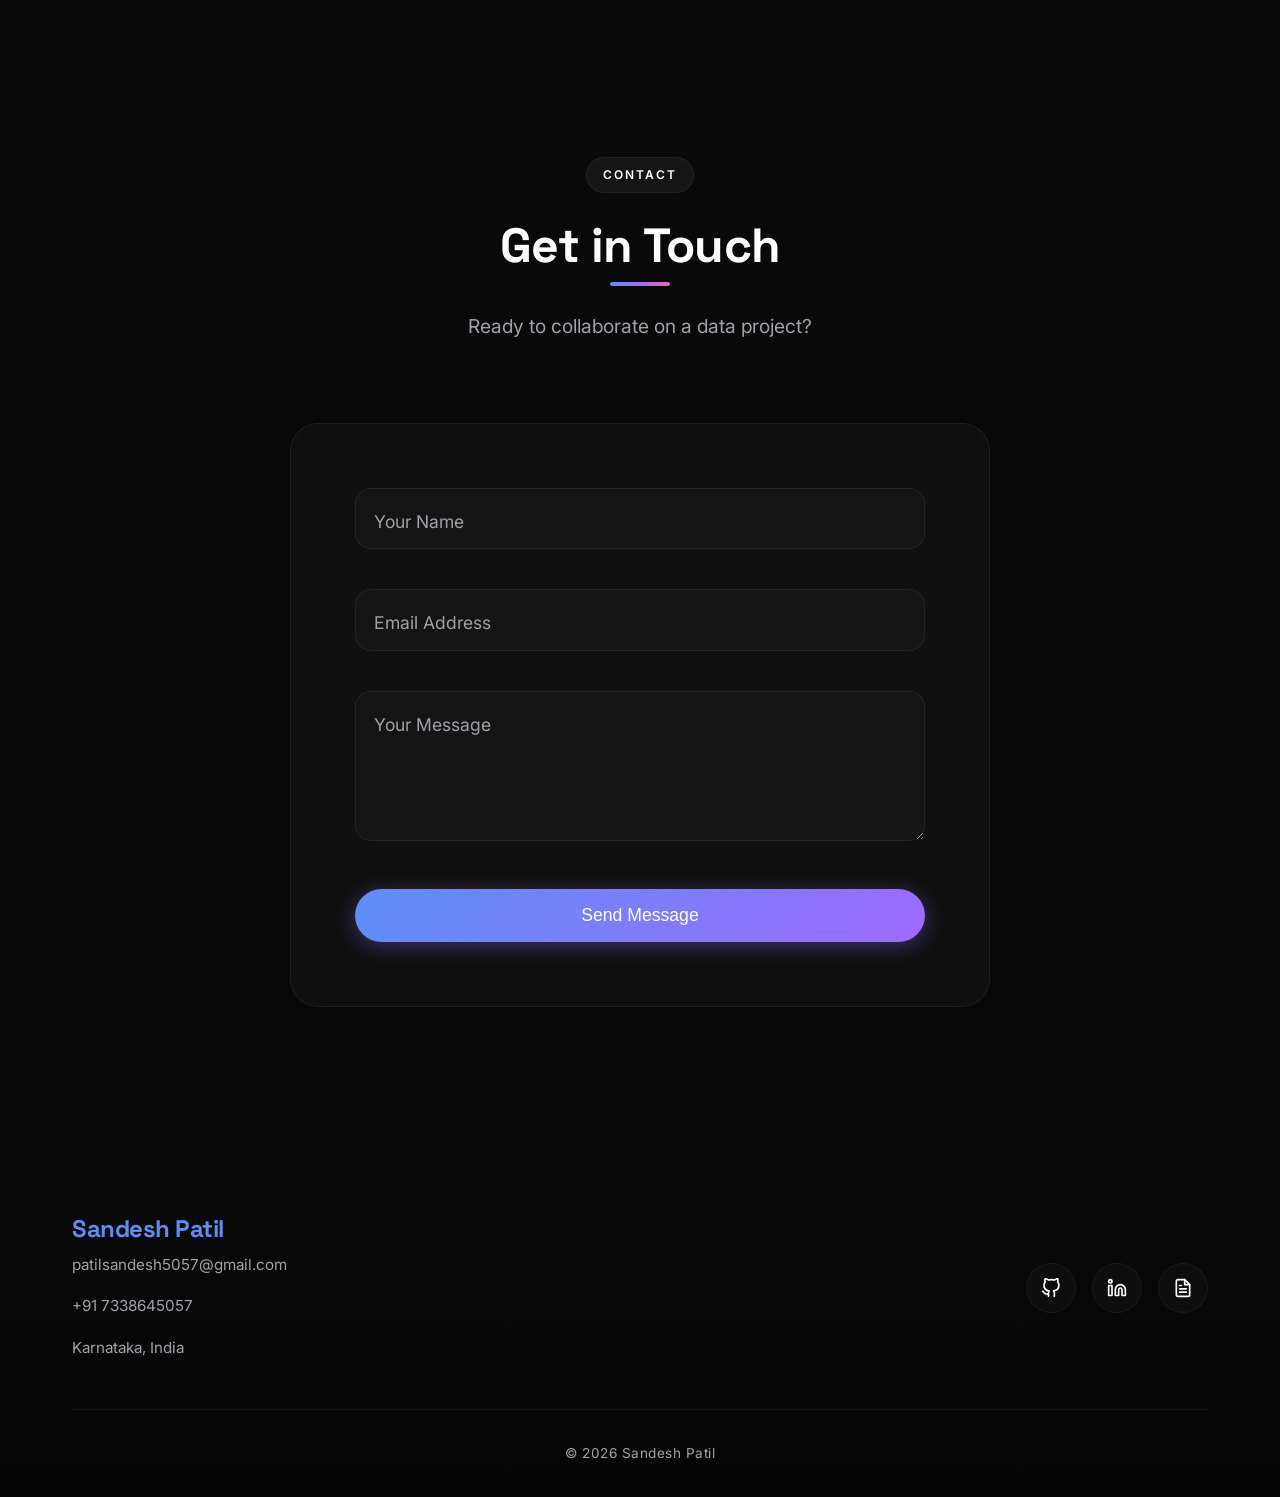
==== commit dfddf711: "added the favicons" ====
--- a/index.html
+++ b/index.html
@@ -61,9 +61,9 @@
     </script>
 
     <!-- Favicon Configuration -->
-    <!-- <link rel="icon" href="/favicon.ico" sizes="any">
-    <link rel="apple-touch-icon" href="/apple-touch-icon.png">
-    <link rel="manifest" href="/site.webmanifest"> -->
+    <link rel="icon" href="/assets/favicon.ico" sizes="any">
+    <link rel="apple-touch-icon" href="/assets/apple-touch-icon.png">
+    <link rel="manifest" href="/assets/site.webmanifest">
 
     <!-- Preconnect & Fonts -->
     <link rel="preconnect" href="https://fonts.googleapis.com">
